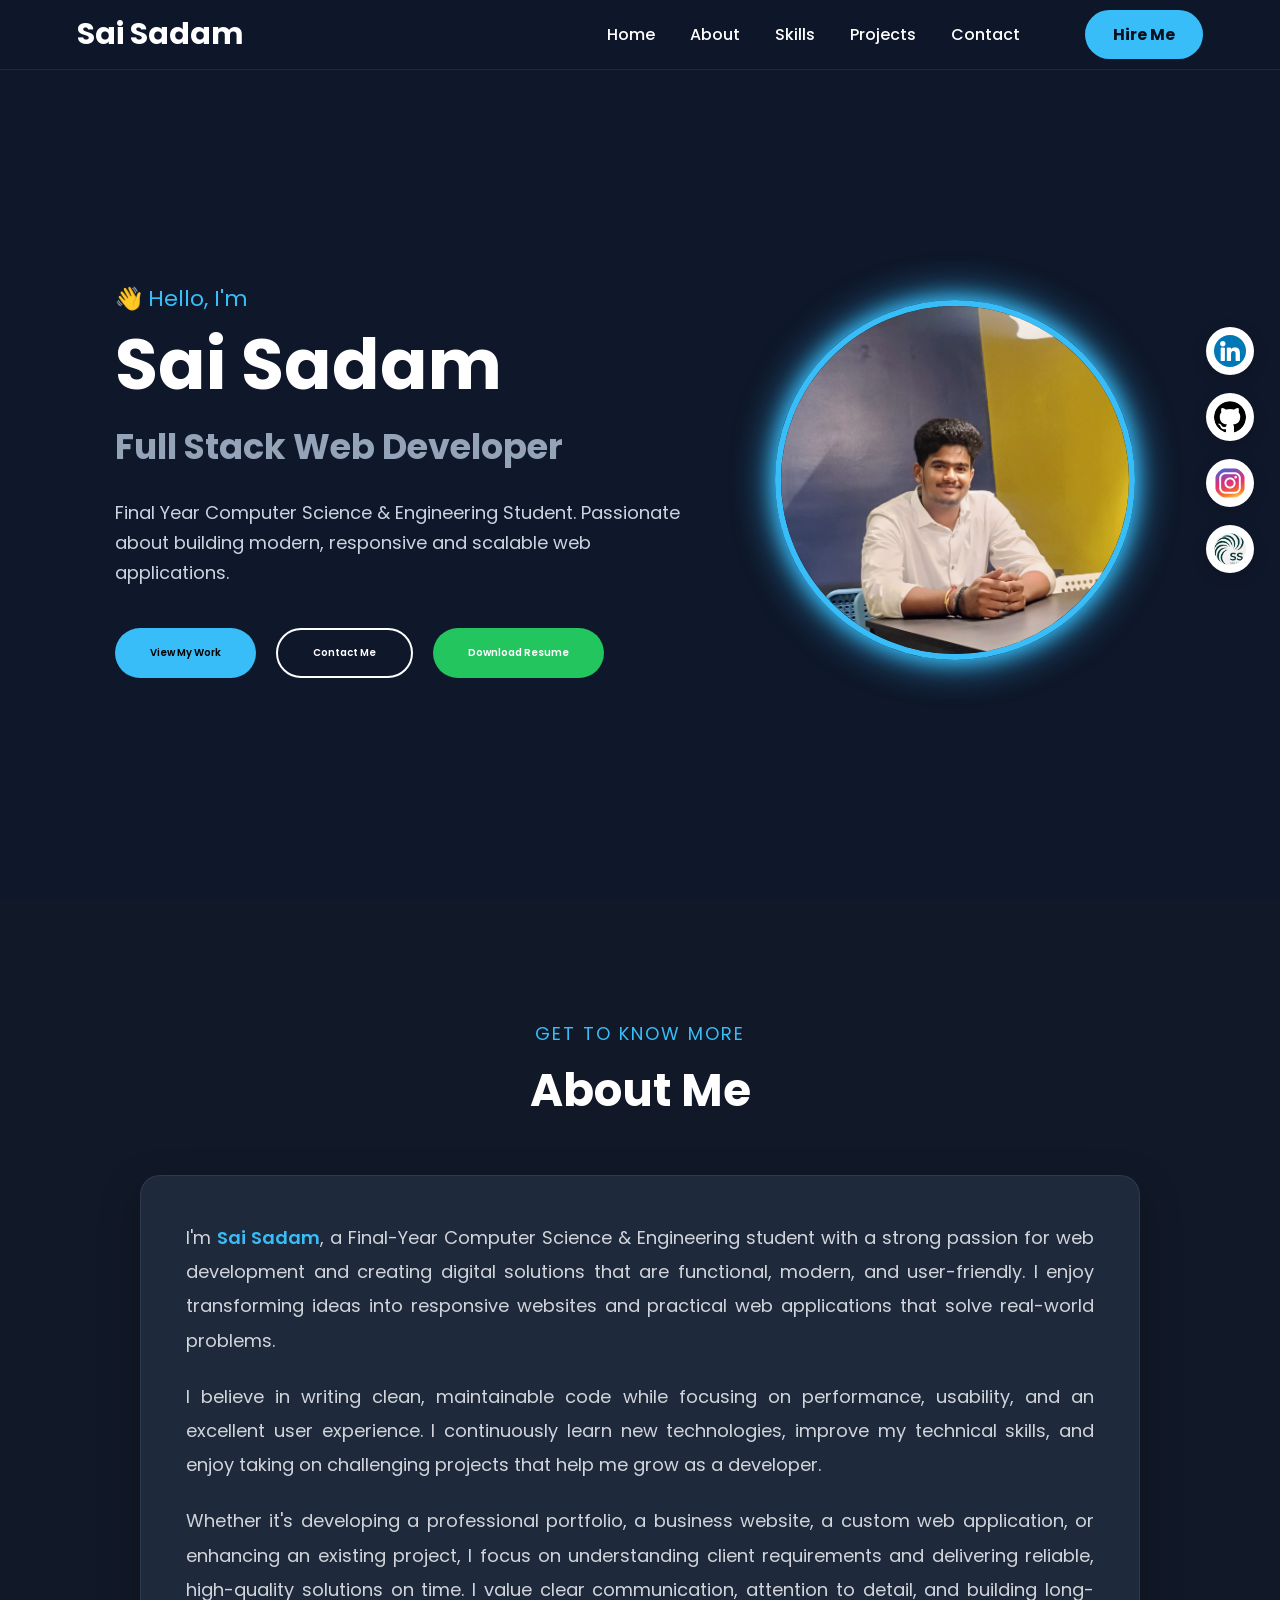
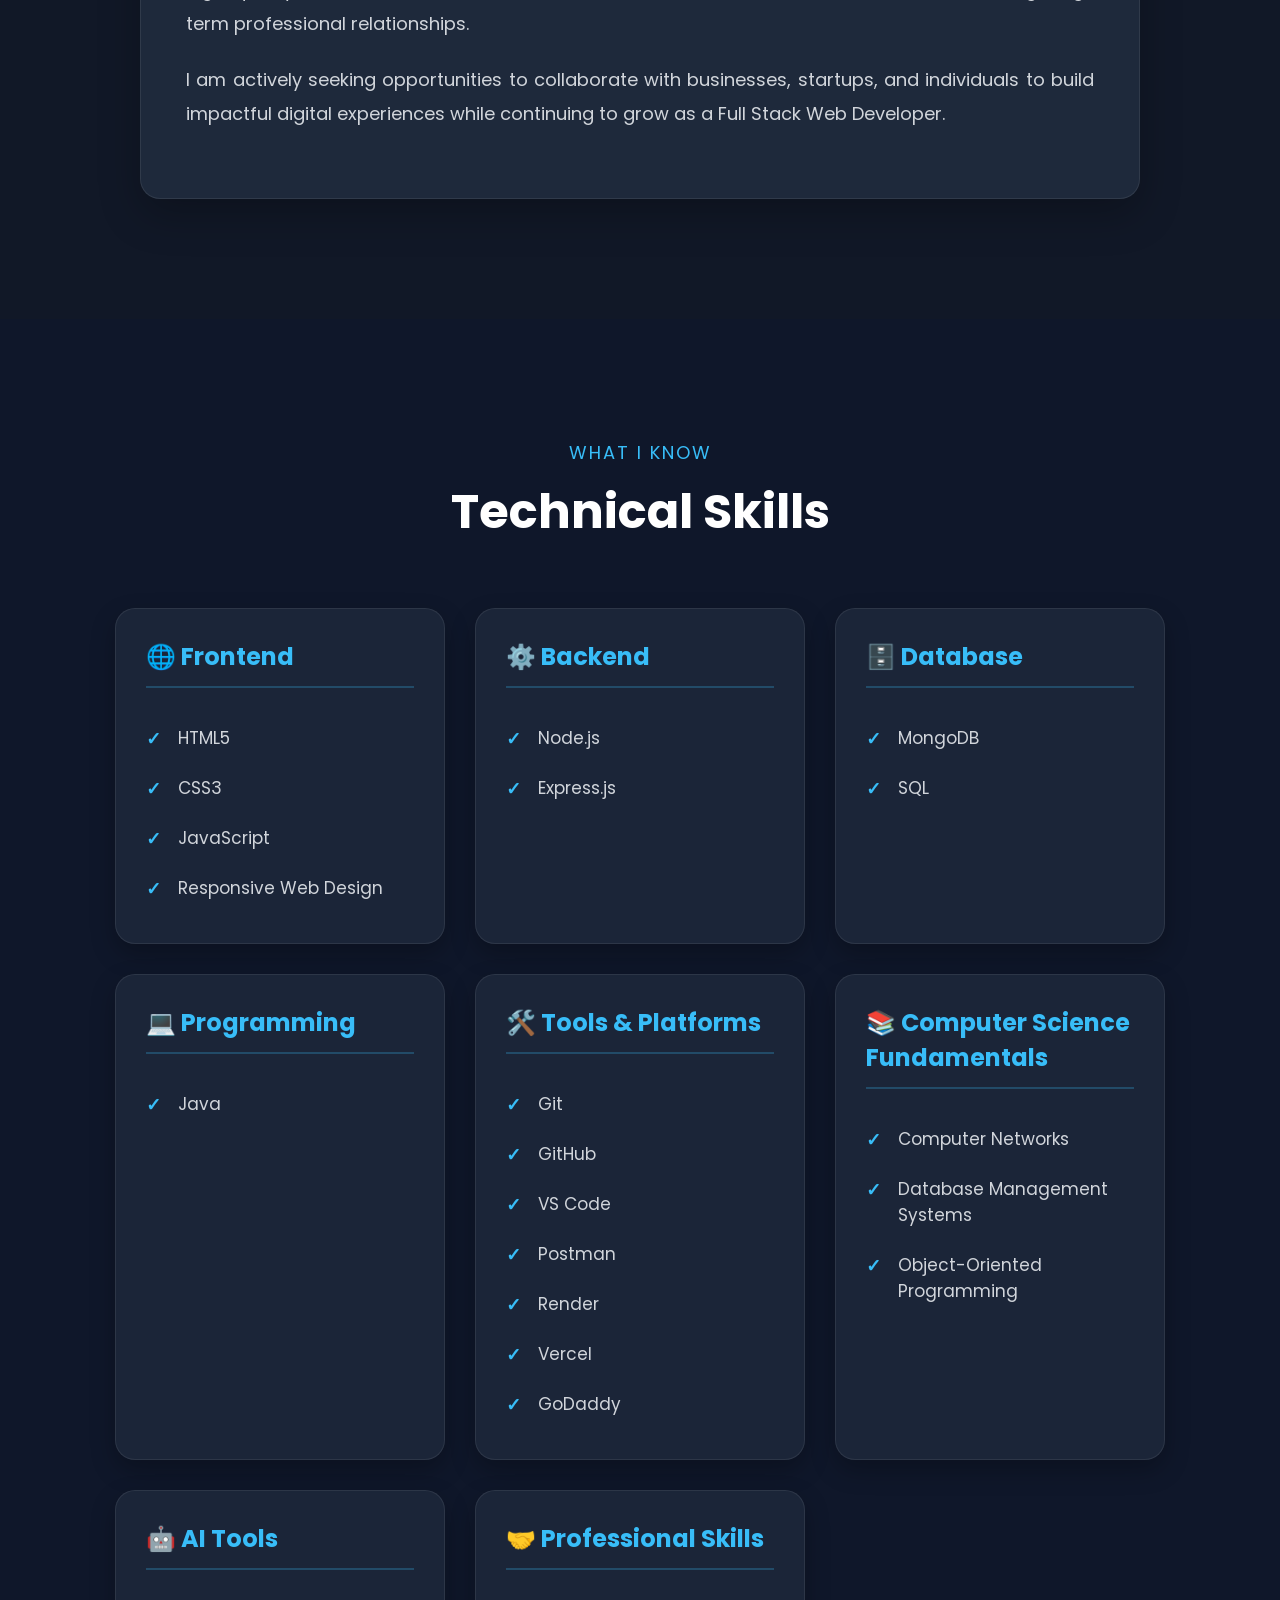
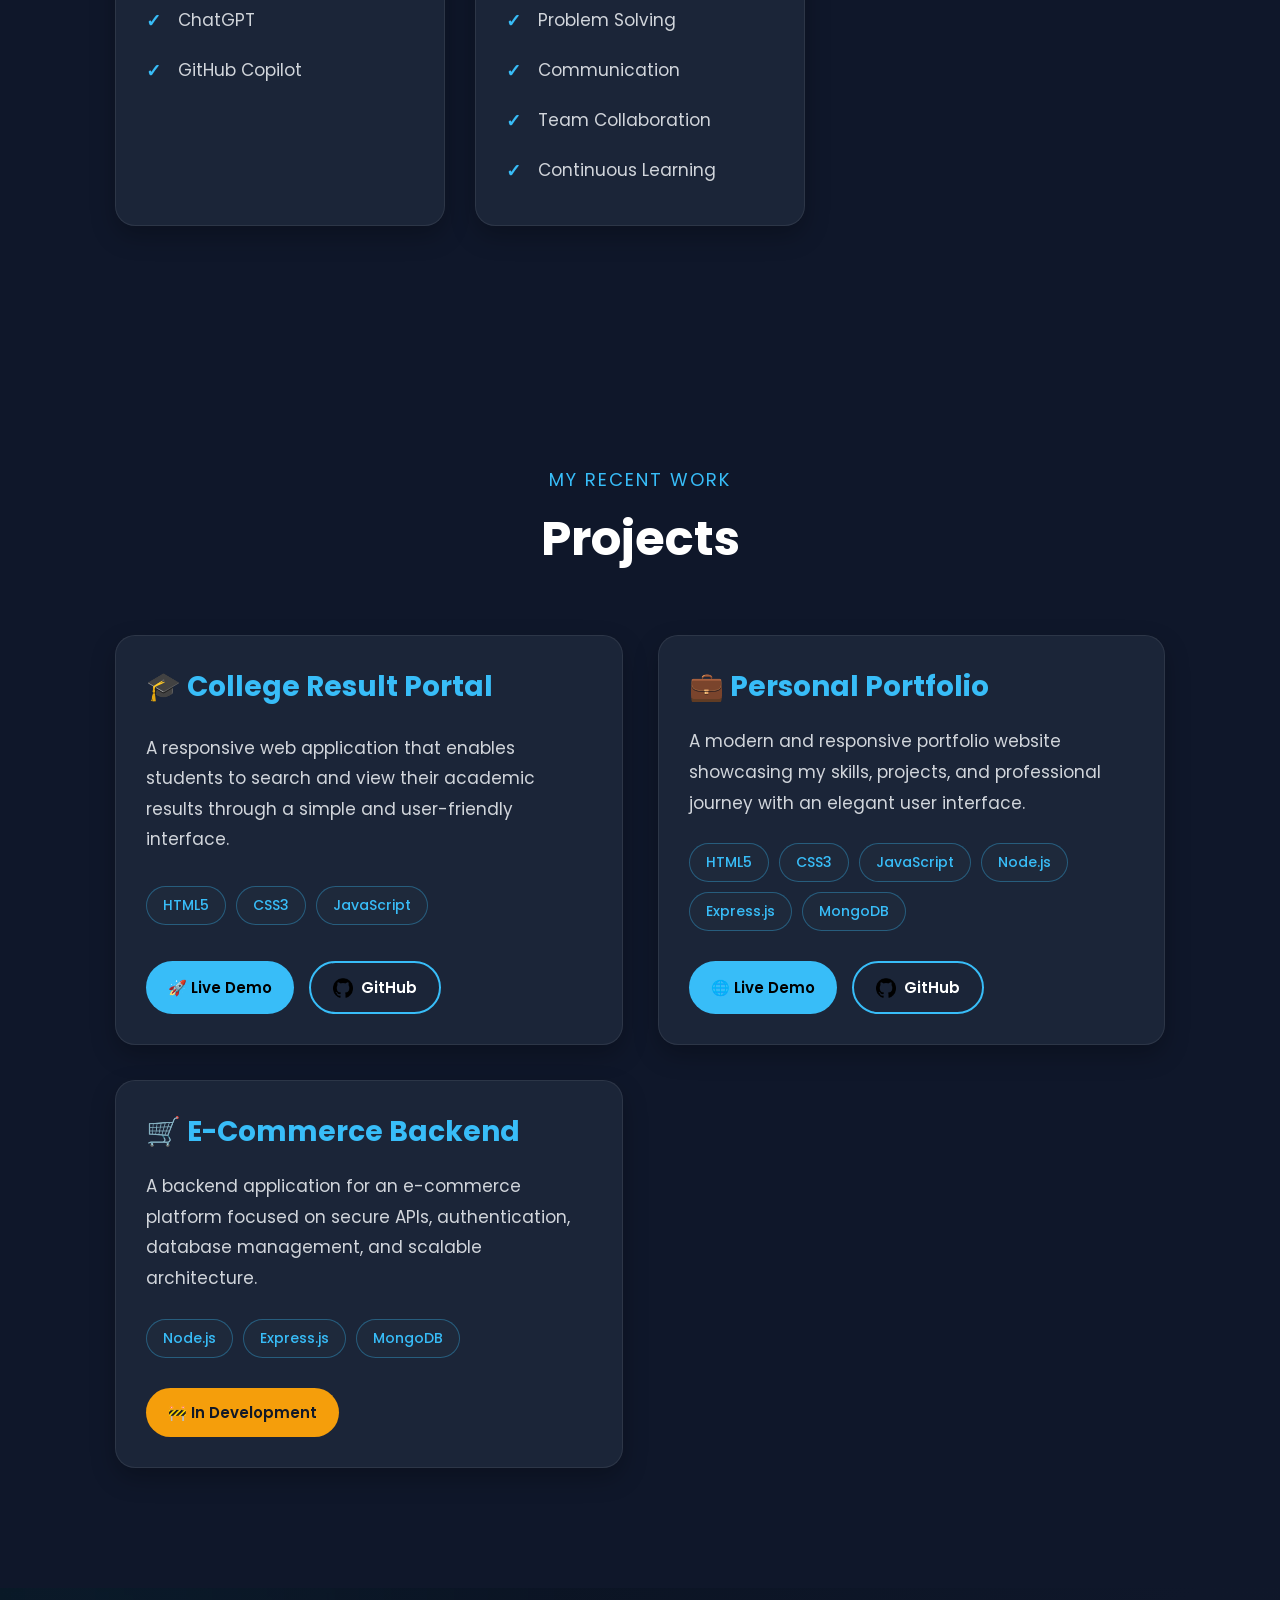
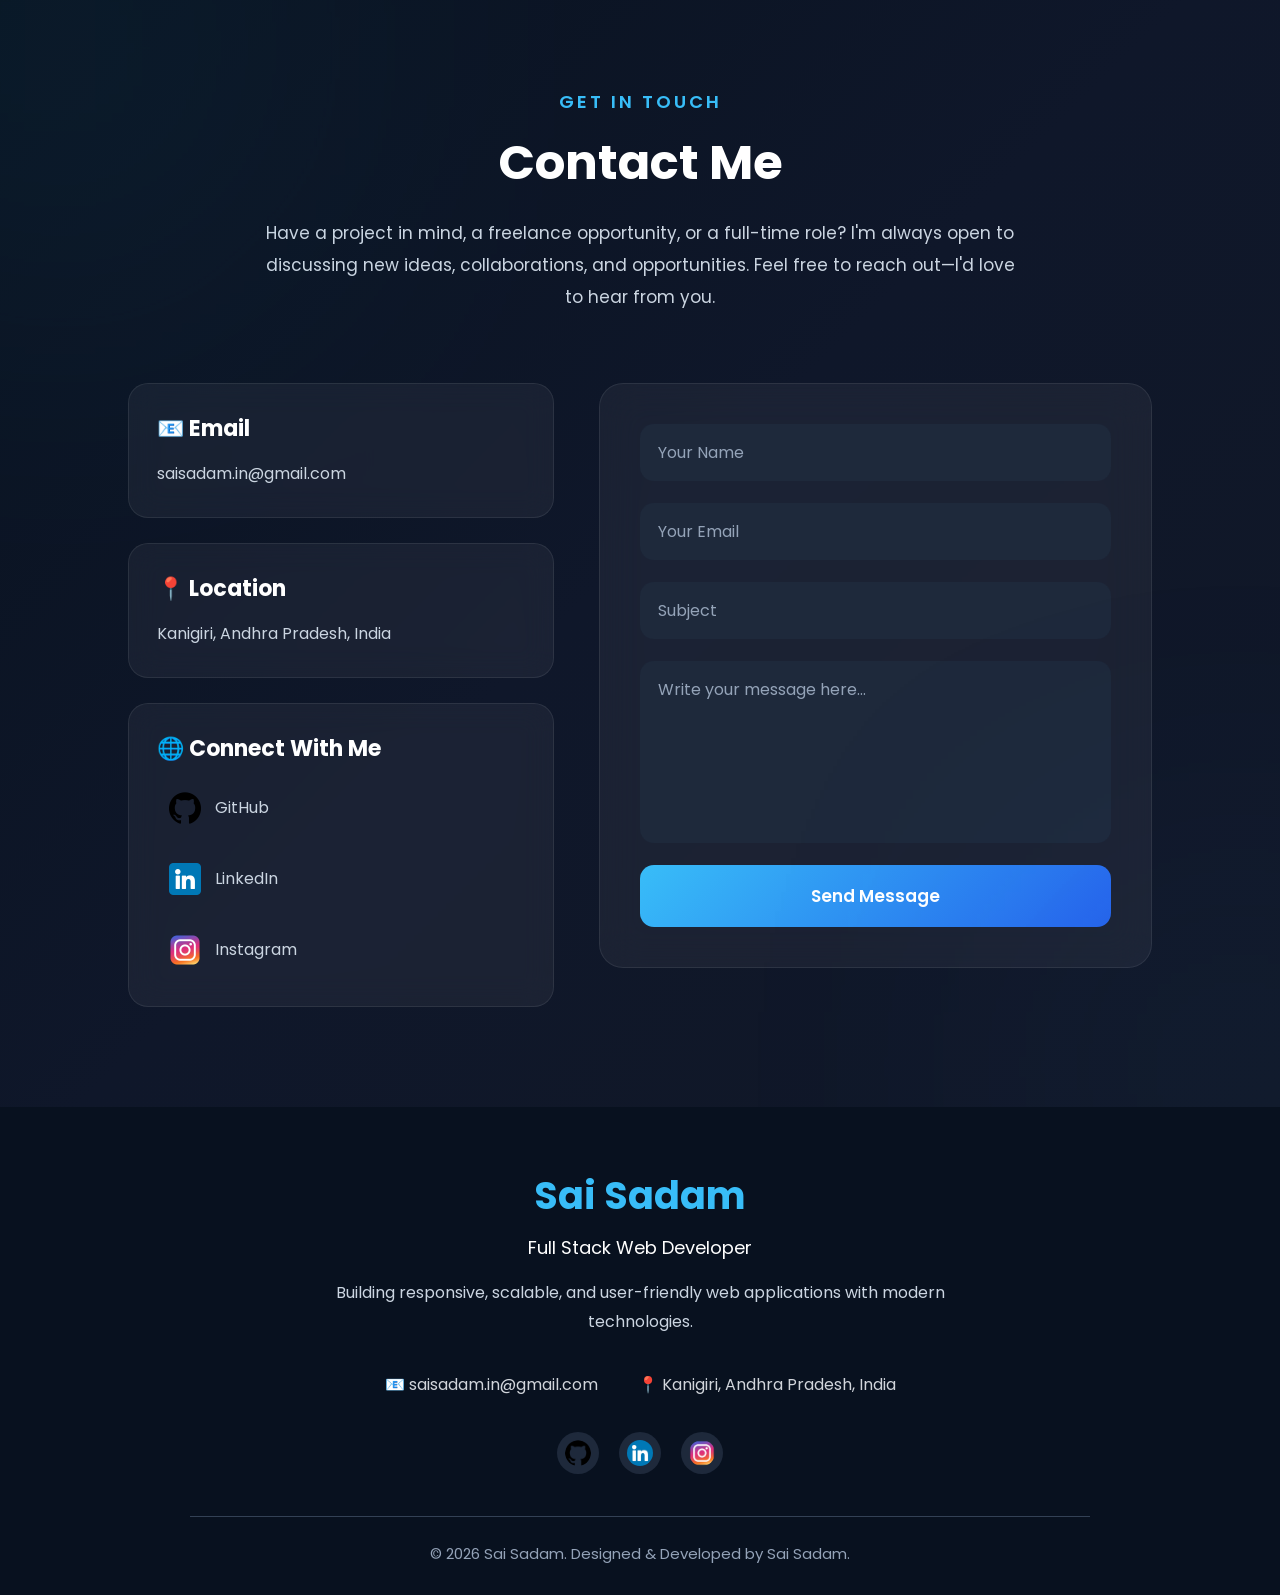
==== public/index.html @ e13bb519 "toggle bar" ====
<!DOCTYPE html>
<html lang="en">
<head>


<!-- Google tag (gtag.js) -->
<script async src="https://www.googletagmanager.com/gtag/js?id=G-HZMKSSLDEJ"></script>

<script>
  window.dataLayer = window.dataLayer || [];
  function gtag(){dataLayer.push(arguments);}

  gtag('js', new Date());

  gtag('config', 'G-HZMKSSLDEJ');
</script>

<link rel="canonical" href="https://www.saisadam.in/">

  <link rel="stylesheet"
        href="https://cdnjs.cloudflare.com/ajax/libs/font-awesome/6.7.2/css/all.min.css">

    <!-- Primary Meta Tags -->
<title>Sai Sadam </title>
<meta name="title" content="Sai Sadam | Full Stack Developer">
<meta name="description" content="Portfolio of Sai Sadam, a Full Stack Developer specializing in HTML, CSS, JavaScript, Node.js, Express.js, and MongoDB. Explore my projects, skills, and contact details.">

<!-- Open Graph / Facebook / LinkedIn / WhatsApp --> 
<meta property="og:type" content="website">
<meta property="og:url" content="https://www.saisadam.in/">
<meta property="og:title" content="Sai Sadam | Full Stack Developer">
<meta property="og:description" content="Explore my portfolio, projects, technical skills, and contact information. ">
<meta property="og:image" content="https://www.saisadam.in/images/portfolio%20logo.webp">
<meta property="og:description" content="Explore my portfolio, projects, technical skills, and contact information.">
<meta property="og:image" content="https://www.saisadam.in/images/portfolio%20logo.webp">

<!-- Twitter / X -->
<meta name="twitter:card" content="summary_large_image">
<meta name="twitter:url" content="https://www.saisadam.in/">
<meta name="twitter:title" content="Sai Sadam | Full Stack Developer">
<meta name="twitter:description" content="Explore my portfolio, projects, technical skills, and contact information.">

<meta name="twitter:image" content="https://www.saisadam.in/images/portfolio%20logo.webp">
<meta name="twitter:image" content="https://www.saisadam.in/images/portfolio%20logo.webp">


<!-- Theme Color -->
<meta name="theme-color" content="#0f172a">

<!-- Canonical URL -->
<link rel="canonical" href="https://saisadam.in/">


<link rel="canonical" href="https://saisadam.in#about">
<link rel="canonical" href="https://saisadam.in#projects">
<link rel="canonical" href="https://saisadam.in#skills">
<link rel="canonical" href="https://saisadam.in#contact">
<link rel="canonical" href="https://saisadam.in#home">

    <meta charset="UTF-8">
    <meta name="viewport" content="width=device-width, initial-scale=1.0">
    <title>Sai Sadam</title>
    <link rel="stylesheet" href="styles.css">
    <link rel="shortcut icon" href="images/portfolio logo.webp" type="webp">
    <link rel="preconnect" href="https://fonts.googleapis.com">
    <link rel="preconnect" href="https://fonts.gstatic.com" crossorigin>
    <link href="https://fonts.googleapis.com/css2?family=Poppins:wght@300;400;500;600;700;800&display=swap" rel="stylesheet">
</head>
<body class="hi">
    <div id="preloader">

    <h1 class="loader-name">Sai Sadam</h1>

</div>
<header>

    <nav>

        <h1 class="logo">Sai Sadam</h1>

        <div class="nav-links">

            <a href="#home">Home</a>
            <a href="#about">About</a>
            <a href="#skills">Skills</a>
            <a href="#projects">Projects</a>
            <a href="#contact">Contact</a>

        
<a class="hiree"
   href="mailto:saisadam.in@gmail.com?subject=Hiring%20Inquiry%20-%20Sai%20Sadam&body=Hello%20Sai%2C%0A%0AI%20am%20interested%20in%20discussing%20a%20job%20opportunity%20with%20you.%0A%0APosition%3A%20%0ACompany%3A%20%0AMessage%3A%20%0A%0ARegards%2C"
   onclick="gtag('event','hire_me_click');">
    Hire Me
</a>
        </div>
        <div class="menu-toggle" id="menu-toggle">
            <i class="fa-solid fa-bars"></i>
        </div>

    </nav>

</header>
<div class="social-links">
    <a href="https://www.linkedin.com/in/saisadam/" onclick="gtag('event','linkedin_click');">
        <img src="images/linkedin.webp" class="social-icon">
    </a>

    <a href="https://github.com/saisadam" onclick="gtag('event','github_click');">
        <img src="images/github.webp" class="social-icon">
    </a>

    <a href="https://ig.me/m/sai_sadam_" onclick="gtag('event','instagram_click');">
        <img src="images/instagram.webp" class="social-icon">
    </a>
    <a href="https://www.saisadam.in/#contact">
        <img src="images/portfolio logo.webp" class="social-icon">
    </a>
</div>




<section id="home" class="hero">

    <div class="hero-content">

        <p class="intro">👋 Hello, I'm</p>

        <h1>Sai Sadam</h1>

        <h2>Full Stack Web Developer</h2>

        <p class="description">
            Final Year Computer Science & Engineering Student.
            Passionate about building modern, responsive and scalable web applications.
        </p>

        <div class="buttons">

            <button class="primary-btn"
                onclick="window.location.href='#projects'" onmouseover="gtag('event','view_work_hover');" onclick="gtag('event','view_work_click');">
                View My Work
            </button>

            <button class="secondary-btn"
                onclick="window.location.href='#contact'" onmouseover="gtag('event','contact_hover');" onclick="gtag('event','contact_click');">
                Contact Me
            </button>

            <button class="resume-btn"
                onclick="window.open('RESUME.pdf')" onmouseover="gtag('event','download_resume_hover');" onclick="gtag('event','download_resume_click');">
                Download Resume
            </button>

        </div>

    </div>

    <div class="hero-image">

        <img src="images/sai portfolio.webp" onmouseover="gtag('event','profile_hover');"
            alt="Sai Sadam">

    </div>
</section>

    <section id="about">

    <p class="section-title">Get To Know More</p>

    <h2>About Me</h2>

    <div class="about-container">

        <div class="about-content">

            <p>
                I'm <strong>Sai Sadam</strong>, a Final-Year Computer Science & Engineering student with a strong passion for web development and creating digital solutions that are functional, modern, and user-friendly. I enjoy transforming ideas into responsive websites and practical web applications that solve real-world problems.
            </p>

            <p>
                I believe in writing clean, maintainable code while focusing on performance, usability, and an excellent user experience. I continuously learn new technologies, improve my technical skills, and enjoy taking on challenging projects that help me grow as a developer.
            </p>

            <p>
                Whether it's developing a professional portfolio, a business website, a custom web application, or enhancing an existing project, I focus on understanding client requirements and delivering reliable, high-quality solutions on time. I value clear communication, attention to detail, and building long-term professional relationships.
            </p>

            <p>
                I am actively seeking opportunities to collaborate with businesses, startups, and individuals to build impactful digital experiences while continuing to grow as a Full Stack Web Developer.
            </p>

        </div>

    </div>

</section>


<section id="skills">

    <p class="section-title">What I Know</p>

    <h2>Technical Skills</h2>

    <div class="skills-container">

        <div class="skill-category">
            <h3>🌐 Frontend</h3>
            <ul>
                <li>HTML5</li>
                <li>CSS3</li>
                <li>JavaScript </li>
                <li>Responsive Web Design</li>
            </ul>
        </div>

        <div class="skill-category">
            <h3>⚙️ Backend</h3>
            <ul>
                <li>Node.js</li>
                <li>Express.js</li>
            </ul>
        </div>

        <div class="skill-category">
            <h3>🗄️ Database</h3>
            <ul>
                <li>MongoDB</li>
                <li>SQL</li>
            </ul>
        </div>

        <div class="skill-category">
            <h3>💻 Programming</h3>
            <ul>
                <li>Java</li>
            </ul>
        </div>

        <div class="skill-category">
            <h3>🛠️ Tools & Platforms</h3>
            <ul>
                <li>Git</li>
                <li>GitHub</li>
                <li>VS Code</li>
                <li>Postman</li>
                <li>Render</li>
                <li>Vercel</li>
                <li>GoDaddy</li>
            </ul>
        </div>

        <div class="skill-category">
            <h3>📚 Computer Science Fundamentals</h3>
            <ul>
                <li>Computer Networks</li>
                <li>Database Management Systems</li>
                <li>Object-Oriented Programming</li>
            </ul>
        </div>

        <div class="skill-category">
            <h3>🤖 AI Tools</h3>
            <ul>
                <li>ChatGPT</li>
                <li>GitHub Copilot</li>
            </ul>
        </div>
        <div class="skill-category">
            <h3>🤝 Professional Skills</h3>
            <ul>
                <li>Problem Solving</li>
                <li>Communication</li>
                <li>Team Collaboration</li>
                <li>Continuous Learning</li>
                
            </ul>
        </div>

    </div>

</section>


<section id="projects">

    <p class="section-title">My Recent Work</p>

    <h2>Projects</h2>

    <div class="projects-container">

        <!-- Project 1 -->

        <div class="project-card">

            <h3>🎓 College Result Portal</h3>

            <p>
                A responsive web application that enables students to search and view their academic results through a simple and user-friendly interface.
            </p>

            <div class="tech-stack">
                <span>HTML5</span>
                <span>CSS3</span>
                <span>JavaScript</span>
            </div>

            <div class="project-buttons">

                <a href="https://saisadam.github.io/result/" target="_blank" class="live-btn">
                    🚀 Live Demo
                </a>

                <a href="https://github.com/saisadam/result" target="_blank" class="github-btn">
                    <img src="images/github.webp" alt="GitHub">
                    GitHub
                </a>

            </div>

        </div>

        <!-- Project 2 -->

        <div class="project-card">

            <h3>💼 Personal Portfolio</h3>

            <p>
                A modern and responsive portfolio website showcasing my skills, projects, and professional journey with an elegant user interface.
            </p>

            <div class="tech-stack">
                <span>HTML5</span>
                <span>CSS3</span>
                <span>JavaScript</span>
                <span>Node.js</span>
                <span>Express.js</span>
                <span>MongoDB</span>
                
            </div>

            <div class="project-buttons">

                <a href="https://www.saisadam.in" target="_blank" class="live-btn">
                    🌐 Live Demo
                </a>

                <a href="https://github.com/saisadam/portfolio-F" target="_blank" class="github-btn">
                    <img src="images/github.webp" alt="">
                    GitHub
                </a>

            </div>

        </div>

        <!-- Project 3 -->

        <div class="project-card">

            <h3>🛒 E-Commerce Backend</h3>

            <p>
                A backend application for an e-commerce platform focused on secure APIs, authentication, database management, and scalable architecture.
            </p>

            <div class="tech-stack">
                <span>Node.js</span>
                <span>Express.js</span>
                <span>MongoDB</span>

            </div>

            <div class="project-buttons">

             

                <button class="development-btn">
                    🚧 In Development
                </button>

            </div>

        </div>

    </div>

</section>

<!-- ===========================
        CONTACT SECTION
=========================== -->

<section id="contact">

    <p class="section-title">Get In Touch</p>

    <h2>Contact Me</h2>

    <p class="section-description">
        Have a project in mind, a freelance opportunity, or a full-time role?
        I'm always open to discussing new ideas, collaborations, and opportunities.
        Feel free to reach out—I'd love to hear from you.
    </p>

    <div class="contact-container">

        <!-- Contact Information -->

        <div class="contact-info">

            <div class="contact-card">

                <h3>📧 Email</h3>

                <a href="mailto:saisadam.in@gmail.com">
                    saisadam.in@gmail.com
                </a>

            </div>

            <div class="contact-card">

                <h3>📍 Location</h3>

                <p>
                    Kanigiri, Andhra Pradesh, India
                </p>

            </div>

            <div class="contact-card">

                <h3>🌐 Connect With Me</h3>

                <div class="social-links-contact">

                    <a href="https://github.com/saisadam" target="_blank">
                        <img src="images/github.webp" alt="GitHub">
                        GitHub
                    </a>

                    <a href="https://www.linkedin.com/in/saisadam" target="_blank">
                        <img src="images/linkedin.webp" alt="LinkedIn">
                        LinkedIn
                    </a>

                    <a href="https://ig.me/m/sai_sadam_" target="_blank">
                        <img src="images/instagram.webp" alt="Instagram">
                        Instagram
                    </a>

                </div>

            </div>

        </div>

        <!-- Contact Form -->

        <div class="contact-form">

            <form id="contactForm">

                <input
                    type="text"
                    name="name"
                    placeholder="Your Name"
                    required
                >

                <input
                    type="email"
                    name="email"
                    placeholder="Your Email"
                    required
                >

                <input
                    type="text"
                    name="subject"
                    placeholder="Subject"
                    required
                >

                <textarea
                    name="message"
                    rows="6"
                    placeholder="Write your message here..."
                    required
                ></textarea>

                <button type="submit" id="sendButton">
    Send Message
</button>

            </form>

            <div id="success-message" style="display:none;">

                <h3>✅ Thank You!</h3>

                <p>
                    Your message has been sent successfully.
                    I'll get back to you as soon as possible.
                </p>

            </div>

        </div>

    </div>

</section>

<footer>

    <div class="footer-container">

        <h2>Sai Sadam</h2>

        <p class="footer-role">
            Full Stack Web Developer
        </p>

        <p class="footer-text">
            Building responsive, scalable, and user-friendly web applications with modern technologies.
        </p>

        <div class="footer-contact">

            <a href="mailto:saisadam.in@gmail.com">
                📧 saisadam.in@gmail.com
            </a>

            <span>📍 Kanigiri, Andhra Pradesh, India</span>

        </div>

        <div class="footer-social">

            <a href="https://github.com/saisadam" target="_blank">
                <img src="images/github.webp" alt="GitHub">
            </a>

            <a href="https://www.linkedin.com/in/saisadam" target="_blank">
                <img src="images/linkedin.webp" alt="LinkedIn">
            </a>

            <a href="https://ig.me/m/sai_sadam_" target="_blank">
                <img src="images/instagram.webp" alt="Instagram">
            </a>

        </div>

        <hr>

        <p class="copyright">
            © 2026 Sai Sadam. Designed & Developed by Sai Sadam.
        </p>

    </div>

</footer>

<script>

window.addEventListener("load",function(){

    const loader=document.getElementById("preloader");

    setTimeout(()=>{

        loader.style.display="none";

    },4300);

});

</script>
<script src="script.js"></script>
    
</body>
</html>
---- public/styles.css ----
/* ===========================
        PRELOADER
=========================== */

#preloader{

    position:fixed;

    top:0;
    left:0;

    width:100%;
    height:100vh;

    background:#0f172a;

    display:flex;

    justify-content:center;

    align-items:center;

    z-index:99999;

    animation:fadeOut .8s ease forwards;

    animation-delay:3.5s;

}

.loader-name{

    font-size:70px;

    font-weight:700;

    color:#38bdf8;

    letter-spacing:4px;

    opacity:0;

    animation:nameAnimation 3s ease forwards;

}

@keyframes nameAnimation{

    0%{

        opacity:0;

        transform:scale(.8);

        letter-spacing:20px;

    }

    50%{

        opacity:1;

        transform:scale(1.08);

    }

    100%{

        opacity:1;

        transform:scale(1);

        letter-spacing:4px;

    }

}

@keyframes fadeOut{

    to{

        opacity:0;

        visibility:hidden;

    }

}

@media(max-width:768px){

.loader-name{

font-size:45px;

letter-spacing:2px;

}

}

*{
    margin:0;
    padding:0;
    box-sizing:border-box;
    scroll-behavior:smooth;
    font-family:'Poppins',sans-serif;
}

body{

    background:#0f172a;
    color:white;

}
/* ==========================================
   PREMIUM NAVIGATION
========================================== */

header {
    position: fixed;
    top: 0;
    left: 0;
    width: 100%;
    z-index: 1000;
}


/* ==========================================
   NAVBAR
========================================== */

nav {
    width: 100%;
    height: 70px;

    display: flex;
    align-items: center;
    justify-content: space-between;

    padding: 0 6%;

    background: rgba(15, 23, 42, 0.95);
    backdrop-filter: blur(15px);

    border-bottom: 1px solid rgba(255, 255, 255, 0.08);

    box-sizing: border-box;
}


/* ==========================================
   LOGO
========================================== */

.logo,
nav h1 {
    margin: 0;

    color: #fff;

    font-size: 30px;

    font-weight: 700;

    cursor: pointer;

    text-decoration: none;
}


/* ==========================================
   DESKTOP NAVIGATION
========================================== */

.nav-links {

    display: flex;

    align-items: center;

    gap: 35px;

    margin-left: auto;

}


/* Navigation Links */

.nav-links a {

    color: #fff;

    text-decoration: none;

    font-size: 16px;

    font-weight: 500;

    position: relative;

    transition: 0.3s;

}


/* Hover */

.nav-links a:hover {

    color: #38bdf8;

}


/* Underline Animation */

.nav-links a::after {

    content: "";

    position: absolute;

    left: 0;

    bottom: -6px;

    width: 0;

    height: 2px;

    background: #38bdf8;

    transition: 0.3s;

}


.nav-links a:hover::after {

    width: 100%;

}


/* ==========================================
   HIRE ME BUTTON
========================================== */

.hiree {

    margin-left: 30px;

    padding: 12px 28px;

    border-radius: 50px;

    background: #38bdf8;

    color: #08111f !important;

    text-decoration: none;

    font-weight: 700 !important;

    transition: 0.3s;

    white-space: nowrap;

}


/* Remove underline from Hire Me */

.hiree::after {

    display: none !important;

}


/* Hire Me Hover */

.hiree:hover {

    transform: translateY(-3px);

    box-shadow: 0 0 20px #38bdf8;

    color: #08111f !important;

}


/* ==========================================
   MOBILE TOGGLE BUTTON
========================================== */

.menu-toggle {

    display: none;

    color: #fff;

    font-size: 30px;

    cursor: pointer;

    margin-left: 20px;

    user-select: none;

}


/* ==========================================
   TABLET
========================================== */

@media (max-width: 992px) {

    .nav-links {

        gap: 20px;

    }

    .nav-links a {

        font-size: 15px;

    }

    .hiree {

        margin-left: 15px;

        padding: 10px 20px;

    }

}


/* ==========================================
   MOBILE
========================================== */

@media (max-width: 768px) {

    /* Navbar */

    nav {

        height: 70px;

        padding: 0 20px;

    }


    /* Logo */

    .logo,
    nav h1 {

        font-size: 25px;

    }


    /* Toggle Button */

    .menu-toggle {

        display: block;

        margin-left: auto;

        font-size: 30px;

        color: #fff;

        cursor: pointer;

        z-index: 1100;

    }


    /* Mobile Navigation */

    .nav-links {

        position: fixed;

        top: 70px;

        left: -100%;

        width: 100%;

        height: calc(100vh - 70px);

        background: #0f172a;

        display: flex;

        flex-direction: column;

        justify-content: flex-start;

        align-items: center;

        padding-top: 45px;

        gap: 28px;

        margin: 0;

        transition: left 0.35s ease;

        overflow-y: auto;

        box-sizing: border-box;

    }


    /* Open Menu */

    .nav-links.active {

        left: 0;

    }


    /* Mobile Links */

    .nav-links a {

        font-size: 22px;

        font-weight: 500;

    }


    /* Remove desktop underline animation on mobile */

    .nav-links a::after {

        display: none;

    }


    /* ==========================================
       MOBILE HIRE ME
    ========================================== */

    .nav-links .hiree {

        display: block;

        margin-left: 0;

        margin-top: 8px;

        padding: 13px 35px;

        border-radius: 50px;

        background: #38bdf8;

        color: #08111f !important;

        font-size: 18px;

        font-weight: 700;

        box-shadow: none;

    }


    /* Mobile Hire Me Hover */

    .nav-links .hiree:hover {

        transform: translateY(-2px);

        box-shadow: 0 0 20px #38bdf8;

    }

}


/* ==========================================
   SMALL MOBILE
========================================== */

@media (max-width: 480px) {

    nav {

        height: 65px;

        padding: 0 16px;

    }


    .logo,
    nav h1 {

        font-size: 22px;

    }


    .menu-toggle {

        font-size: 28px;

    }


    .nav-links {

        top: 65px;

        height: calc(100vh - 65px);

        padding-top: 35px;

        gap: 24px;

    }


    .nav-links a {

        font-size: 20px;

    }


    .nav-links .hiree {

        font-size: 17px;

        padding: 12px 30px;

        margin-top: 5px;

    }

}

/* HERO */

.hero{

    min-height:100vh;

    display:flex;

    justify-content:space-between;

    align-items:center;

    padding:120px 9% 60px;

}

.hero-content{

    width:55%;

}

.intro{

    font-size:22px;
    color:#38bdf8;
    margin-bottom:10px;

}

.hero-content h1{

    font-size:70px;

    line-height:80px;

    margin-bottom:15px;

}

.hero-content h2{

    font-size:35px;

    color:#94a3b8;

    margin-bottom:25px;

}

.description{

    font-size:18px;

    color:#cbd5e1;

    line-height:30px;

    margin-bottom:40px;

}

/* BUTTONS */

.buttons{

    display:flex;

    gap:20px;

    flex-wrap:wrap;

}

.buttons button{

    padding:15px 35px;

    border:none;

    border-radius:50px;

    cursor:pointer;

    font-size:10px;

    font-weight:600;

    transition:.3s;

}

.primary-btn{

    background:#38bdf8;

}

.secondary-btn{

    background:transparent;

    border:2px solid white !important;

    color:white;

}

.resume-btn{

    background:#22c55e;

    color:white;

}

.buttons button:hover{

    transform:translateY(-6px);

    box-shadow:0 12px 25px rgba(0,0,0,.4);

}

/* IMAGE */

.hero-image{

    width:40%;

    display:flex;

    justify-content:center;

}

.hero-image img{

    width:360px;

    height:360px;

    border-radius:50%;

    object-fit:cover;

    border:6px solid #38bdf8;

    box-shadow:

    0 0 20px #38bdf8,

    0 0 40px #38bdf8;

    transition:.5s;

}

.hero-image img:hover{

    transform:scale(1.05);

}
/* =========================
   SOCIAL SIDEBAR
========================= */

.social-links{
    position: fixed;
    top: 50%;
    right: clamp(10px, 2vw, 30px);
    transform: translateY(-50%);
    display: flex;
    flex-direction: column;
    gap: clamp(10px, 1.5vw, 18px);
    z-index: 9999;
}

.social-icon{
    width: clamp(38px, 4vw, 48px);
    height: clamp(38px, 4vw, 48px);

    display: flex;
    align-items: center;
    justify-content: center;

    background: #fff;
    border-radius: 50%;
    padding: 8px;

    box-shadow: 0 4px 15px rgba(0,0,0,.15);

    transition: .3s ease;
}

.social-icon img{
    width: 100%;
    height: 100%;
    object-fit: contain;
}

.social-icon:hover{
    transform: translateY(-5px) scale(1.1);
    box-shadow: 0 0 20px #38bdf8;
}

/* =========================
   Tablet
========================= */

@media (max-width:992px){

    .social-links{
        right:15px;
        gap:14px;
    }

}

/* =========================
   Mobile
========================= */

@media (max-width:768px){

    .social-links{
        right:10px;
        gap:12px;
    }

    .social-icon{
        width:40px;
        height:40px;
    }

}

/* =========================
   Small Mobile
========================= */

@media (max-width:480px){

    .social-links{
        right:8px;
        gap:10px;
    }

    .social-icon{
        width:36px;
        height:36px;
        padding:7px;
    }

}

/* MOBILE */

@media(max-width:900px){

.hero{

flex-direction:column-reverse;

text-align:center;

gap:50px;

}

.hero-content{

width:100%;

}

.hero-image{

width:100%;

}

.hero-image img{

width:270px;

height:270px;

}

.hero-content h1{

font-size:50px;

line-height:60px;

}

.hero-content h2{

font-size:25px;

}

.buttons{

justify-content:center;

}



}

/* ===========================
        ABOUT SECTION
=========================== */

#about{
    min-height:100vh;
    padding:120px 10%;
    background:#111827;
    color:#fff;
}

.section-title{
    text-align:center;
    font-size:18px;
    color:#38bdf8;
    letter-spacing:2px;
    text-transform:uppercase;
    margin-bottom:10px;
}

#about h2{
    text-align:center;
    font-size:45px;
    font-weight:700;
    margin-bottom:50px;
}

.about-container{
    max-width:1000px;
    margin:0 auto;
}

.about-content{
    background:#1e293b;
    padding:45px;
    border-radius:20px;
    border:1px solid rgba(255,255,255,0.08);
    box-shadow:0 15px 40px rgba(0,0,0,.25);
    transition:0.4s ease;
}

.about-content:hover{
    transform:translateY(-8px);
    border-color:#38bdf8;
    box-shadow:0 20px 50px rgba(56,189,248,.2);
}

.about-content p{
    font-size:18px;
    line-height:1.9;
    color:#d1d5db;
    margin-bottom:22px;
    text-align:justify;
}

.about-content strong{
    color:#38bdf8;
    font-weight:600;
}

/* ===========================
        RESPONSIVE
=========================== */

@media(max-width:768px){

    #about{
        padding:90px 7%;
    }

    #about h2{
        font-size:34px;
    }

    .about-content{
        padding:30px;
    }

    .about-content p{
        font-size:16px;
        line-height:1.8;
        text-align:left;
    }

}
/* ===========================
        SKILLS SECTION
=========================== */

#skills{
    min-height:100vh;
    padding:120px 9%;
    background:#0f172a;
    color:#fff;
}

#skills .section-title{
    text-align:center;
    font-size:18px;
    color:#38bdf8;
    letter-spacing:2px;
    text-transform:uppercase;
    margin-bottom:10px;
}

#skills h2{
    text-align:center;
    font-size:48px;
    margin-bottom:60px;
    font-weight:700;
}

.skills-container{

    display:grid;
    grid-template-columns:repeat(auto-fit,minmax(320px,1fr));
    gap:30px;

}

.skill-category{

    background:rgba(30,41,59,.85);
    backdrop-filter:blur(18px);

    border:1px solid rgba(255,255,255,.08);

    border-radius:20px;

    padding:30px;

    transition:.35s ease;

    box-shadow:0 10px 25px rgba(0,0,0,.25);

}

.skill-category:hover{

    transform:translateY(-10px);

    border-color:#38bdf8;

    box-shadow:
    0 15px 35px rgba(0,0,0,.35),
    0 0 20px rgba(56,189,248,.25);

}

.skill-category h3{

    color:#38bdf8;

    font-size:24px;

    margin-bottom:25px;

    padding-bottom:12px;

    border-bottom:2px solid rgba(56,189,248,.25);

}

.skill-category ul{

    list-style:none;

}

.skill-category ul li{

    position:relative;

    padding:12px 0 12px 32px;

    color:#d1d5db;

    font-size:17px;

    transition:.3s;

}

.skill-category ul li::before{

    content:"✓";

    position:absolute;

    left:0;

    color:#38bdf8;

    font-weight:bold;

    font-size:18px;

}

.skill-category ul li:hover{

    color:#ffffff;

    transform:translateX(8px);

}

/* Responsive */

@media(max-width:768px){

    #skills{

        padding:90px 6%;

    }

    #skills h2{

        font-size:36px;

    }

    .skills-container{

        grid-template-columns:1fr;

    }

    .skill-category{

        padding:25px;

    }

}

/* ===========================
        PROJECTS SECTION
=========================== */

#projects{
    min-height:100vh;
    padding:120px 9%;
    background:#0f172a;
    color:#fff;
}

#projects .section-title{
    text-align:center;
    font-size:18px;
    color:#38bdf8;
    letter-spacing:2px;
    text-transform:uppercase;
    margin-bottom:10px;
}

#projects h2{
    text-align:center;
    font-size:48px;
    font-weight:700;
    margin-bottom:60px;
}

.projects-container{

    display:grid;
    grid-template-columns:repeat(auto-fit,minmax(340px,1fr));
    gap:35px;

}

.project-card{

    background:rgba(30,41,59,.85);

    backdrop-filter:blur(15px);

    border:1px solid rgba(255,255,255,.08);

    border-radius:20px;

    padding:30px;

    transition:.4s ease;

    box-shadow:0 10px 25px rgba(0,0,0,.25);

    display:flex;

    flex-direction:column;

    justify-content:space-between;

}

.project-card:hover{

    transform:translateY(-10px);

    border-color:#38bdf8;

    box-shadow:
    0 15px 35px rgba(0,0,0,.35),
    0 0 20px rgba(56,189,248,.25);

}

.project-card h3{

    font-size:28px;

    color:#38bdf8;

    margin-bottom:18px;

}

.project-card p{

    color:#d1d5db;

    line-height:1.8;

    font-size:17px;

    margin-bottom:25px;

}

/* TECH STACK */

.tech-stack{

    display:flex;

    flex-wrap:wrap;

    gap:10px;

    margin-bottom:30px;

}

.tech-stack span{

    padding:8px 16px;

    background:#1e293b;

    border:1px solid rgba(56,189,248,.35);

    border-radius:50px;

    color:#38bdf8;

    font-size:14px;

    font-weight:500;

}

/* BUTTONS */

.project-buttons{

    display:flex;

    gap:15px;

    flex-wrap:wrap;

}

.project-buttons a,
.project-buttons button{

    display:flex;

    align-items:center;

    justify-content:center;

    gap:8px;

    text-decoration:none;

    padding:13px 22px;

    border-radius:50px;

    font-size:15px;

    font-weight:600;

    transition:.3s ease;

    cursor:pointer;

}

/* Live Demo */

.live-btn{

    background:#38bdf8;

    color:#000;

}

.live-btn:hover{

    transform:translateY(-4px);

    box-shadow:0 10px 20px rgba(56,189,248,.4);

}

/* GitHub */

.github-btn{

    background:transparent;

    border:2px solid #38bdf8;

    color:#fff;

}

.github-btn:hover{

    background:#38bdf8;

    color:#000;

}

.github-btn img{

    width:20px;

    height:20px;

}

/* Development */

.development-btn{

    background:#f59e0b;

    color:#111827;

    border:none;

}

.development-btn:hover{

    transform:translateY(-4px);

    box-shadow:0 10px 20px rgba(245,158,11,.35);

}

/* RESPONSIVE */

@media(max-width:768px){

    #projects{

        padding:90px 6%;

    }

    #projects h2{

        font-size:36px;

    }

    .projects-container{

        grid-template-columns:1fr;

    }

    .project-card{

        padding:25px;

    }

    .project-buttons{

        flex-direction:column;

    }

    .project-buttons a,
    .project-buttons button{

        width:100%;

    }

}
/*=========================================
            CONTACT SECTION
=========================================*/

#contact{
    padding:100px 10%;
    background:linear-gradient(135deg,#08121f,#0f172a,#111827);
    position:relative;
    overflow:hidden;
}

#contact::before{
    content:"";
    position:absolute;
    width:320px;
    height:320px;
    background:#38bdf8;
    filter:blur(180px);
    opacity:.15;
    top:-100px;
    left:-100px;
}

#contact::after{
    content:"";
    position:absolute;
    width:280px;
    height:280px;
    background:#3b82f6;
    filter:blur(180px);
    opacity:.15;
    right:-100px;
    bottom:-100px;
}

#contact .section-title{
    color:#38bdf8;
    text-transform:uppercase;
    letter-spacing:3px;
    text-align:center;
    font-weight:600;
    margin-bottom:12px;
}

#contact h2{
    font-size:48px;
    color:#fff;
    text-align:center;
    margin-bottom:18px;
}

.section-description{
    max-width:760px;
    margin:auto;
    text-align:center;
    color:#cbd5e1;
    line-height:1.9;
    margin-bottom:70px;
    font-size:17px;
}
/*=========================================
            MESSAGE LOADER
=========================================*/
.loader {
    width: 16px;
    height: 16px;
    border: 2px solid rgba(255, 255, 255, 0.4);
    border-top-color: white;
    border-radius: 50%;
    display: inline-block;
    animation: spin 0.7s linear infinite;
    vertical-align: middle;
    margin-right: 8px;
}

@keyframes spin {
    to {
        transform: rotate(360deg);
    }
}

/*=========================================
            CONTAINER
=========================================*/

.contact-container{
    display:grid;
    grid-template-columns:1fr 1.3fr;
    gap:45px;
    align-items:start;
}

/*=========================================
            LEFT SIDE
=========================================*/

.contact-info{
    display:flex;
    flex-direction:column;
    gap:25px;
}

.contact-card{
    background:rgba(255,255,255,.05);
    backdrop-filter:blur(15px);
    border:1px solid rgba(255,255,255,.08);
    border-radius:20px;
    padding:28px;
    transition:.35s;
}

.contact-card:hover{
    transform:translateY(-8px);
    border-color:#38bdf8;
    box-shadow:0 15px 35px rgba(56,189,248,.18);
}

.contact-card h3{
    color:#fff;
    margin-bottom:15px;
    font-size:22px;
}

.contact-card p,
.contact-card a{
    color:#cbd5e1;
    text-decoration:none;
    line-height:1.8;
}

.contact-card a:hover{
    color:#38bdf8;
}

/*=========================================
            SOCIAL
=========================================*/

.social-links-contact{
    display:flex;
    flex-direction:column;
    gap:15px;
}

.social-links-contact a{
    display:flex;
    align-items:center;
    gap:14px;
    padding:12px;
    border-radius:12px;
    transition:.3s;
}

.social-links-contact a:hover{
    background:rgba(56,189,248,.15);
    transform:translateX(8px);
}

.social-links-contact img{
    width:32px;
    height:32px;
}

/*=========================================
            FORM
=========================================*/

.contact-form{
    background:rgba(255,255,255,.05);
    backdrop-filter:blur(20px);
    border:1px solid rgba(255,255,255,.08);
    border-radius:24px;
    padding:40px;
}

.contact-form form{
    display:flex;
    flex-direction:column;
    gap:22px;
}

.contact-form input,
.contact-form textarea{
    width:100%;
    padding:16px 18px;
    border:none;
    outline:none;
    border-radius:14px;
    background:#1e293b;
    color:#fff;
    font-size:16px;
    transition:.3s;
}

.contact-form input::placeholder,
.contact-form textarea::placeholder{
    color:#94a3b8;
}

.contact-form input:focus,
.contact-form textarea:focus{
    border:1px solid #38bdf8;
    box-shadow:0 0 15px rgba(56,189,248,.35);
    background:#243244;
}

.contact-form textarea{
    resize:none;
    min-height:170px;
}

/*=========================================
            BUTTON
=========================================*/

.contact-form button{
    background:linear-gradient(135deg,#38bdf8,#2563eb);
    color:#fff;
    border:none;
    padding:18px;
    border-radius:14px;
    font-size:17px;
    font-weight:600;
    cursor:pointer;
    transition:.35s;
}

.contact-form button:hover{
    transform:translateY(-4px);
    box-shadow:0 18px 35px rgba(56,189,248,.35);
}

.contact-form button:active{
    transform:scale(.97);
}

/*=========================================
        SUCCESS MESSAGE
=========================================*/

#success-message{
    display:none;
    margin-top:30px;
    padding:28px;
    border-radius:18px;
    background:rgba(34,197,94,.12);
    border:1px solid #22c55e;
    text-align:center;
    animation:fadeUp .5s ease;
}

#success-message h3{
    color:#22c55e;
    font-size:30px;
    margin-bottom:10px;
}

#success-message p{
    color:#d1d5db;
    line-height:1.8;
}

@keyframes fadeUp{

    from{
        opacity:0;
        transform:translateY(20px);
    }

    to{
        opacity:1;
        transform:translateY(0);
    }

}

/*=========================================
        RESPONSIVE
=========================================*/

@media(max-width:992px){

.contact-container{

grid-template-columns:1fr;

}

.contact-form{

padding:30px;

}

#contact h2{

font-size:38px;

}

}

@media(max-width:576px){

#contact{

padding:80px 7%;

}

.contact-card,
.contact-form{

padding:22px;

}

#contact h2{

font-size:32px;

}

.section-description{

font-size:15px;

}

.contact-form button{

padding:16px;

}

}
/* ===========================
            FOOTER
=========================== */

footer{

    background:#08111f;

    padding:60px 9% 30px;

    text-align:center;

}

.footer-container{

    max-width:900px;

    margin:auto;

}

footer h2{

    font-size:38px;

    color:#38bdf8;

    margin-bottom:10px;

}

.footer-role{

    font-size:18px;

    color:#fff;

    margin-bottom:18px;

}

.footer-text{

    color:#cbd5e1;

    line-height:1.8;

    max-width:650px;

    margin:0 auto 35px;

}

.footer-contact{

    display:flex;

    justify-content:center;

    gap:40px;

    flex-wrap:wrap;

    margin-bottom:35px;

}

.footer-contact a,
.footer-contact span{

    color:#d1d5db;

    text-decoration:none;

    font-size:16px;

}

.footer-contact a:hover{

    color:#38bdf8;

}

.footer-social{

    display:flex;

    justify-content:center;

    gap:20px;

    margin-bottom:35px;

}

.footer-social img{

    width:42px;

    height:42px;

    padding:8px;

    background:#1e293b;

    border-radius:50%;

    transition:.3s;

}

.footer-social img:hover{

    transform:translateY(-6px);

    background:#38bdf8;

    box-shadow:0 0 20px rgba(56,189,248,.4);

}

footer hr{

    border:none;

    height:1px;

    background:#334155;

    margin:25px 0;

}

.copyright{

    color:#94a3b8;

    font-size:15px;

}

@media(max-width:768px){

.footer-contact{

flex-direction:column;

gap:15px;

}

footer h2{

font-size:30px;

}

}
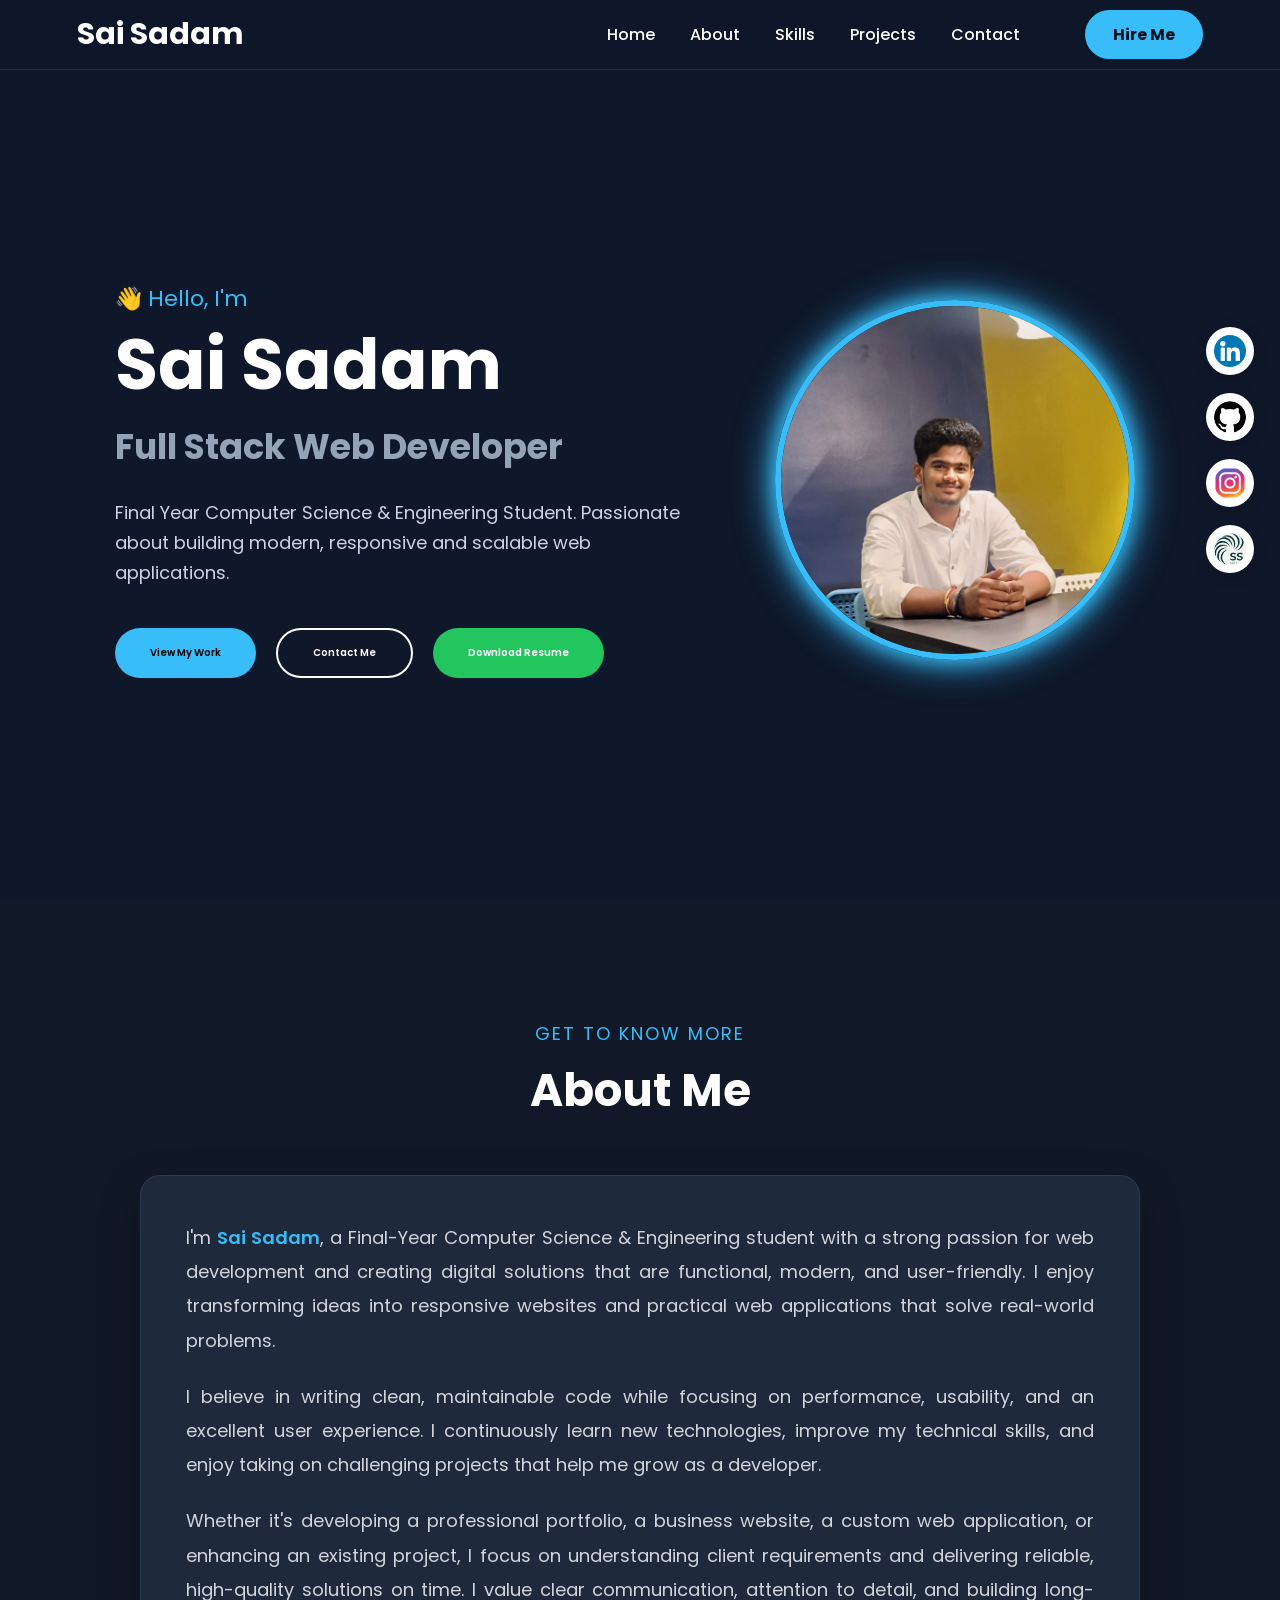
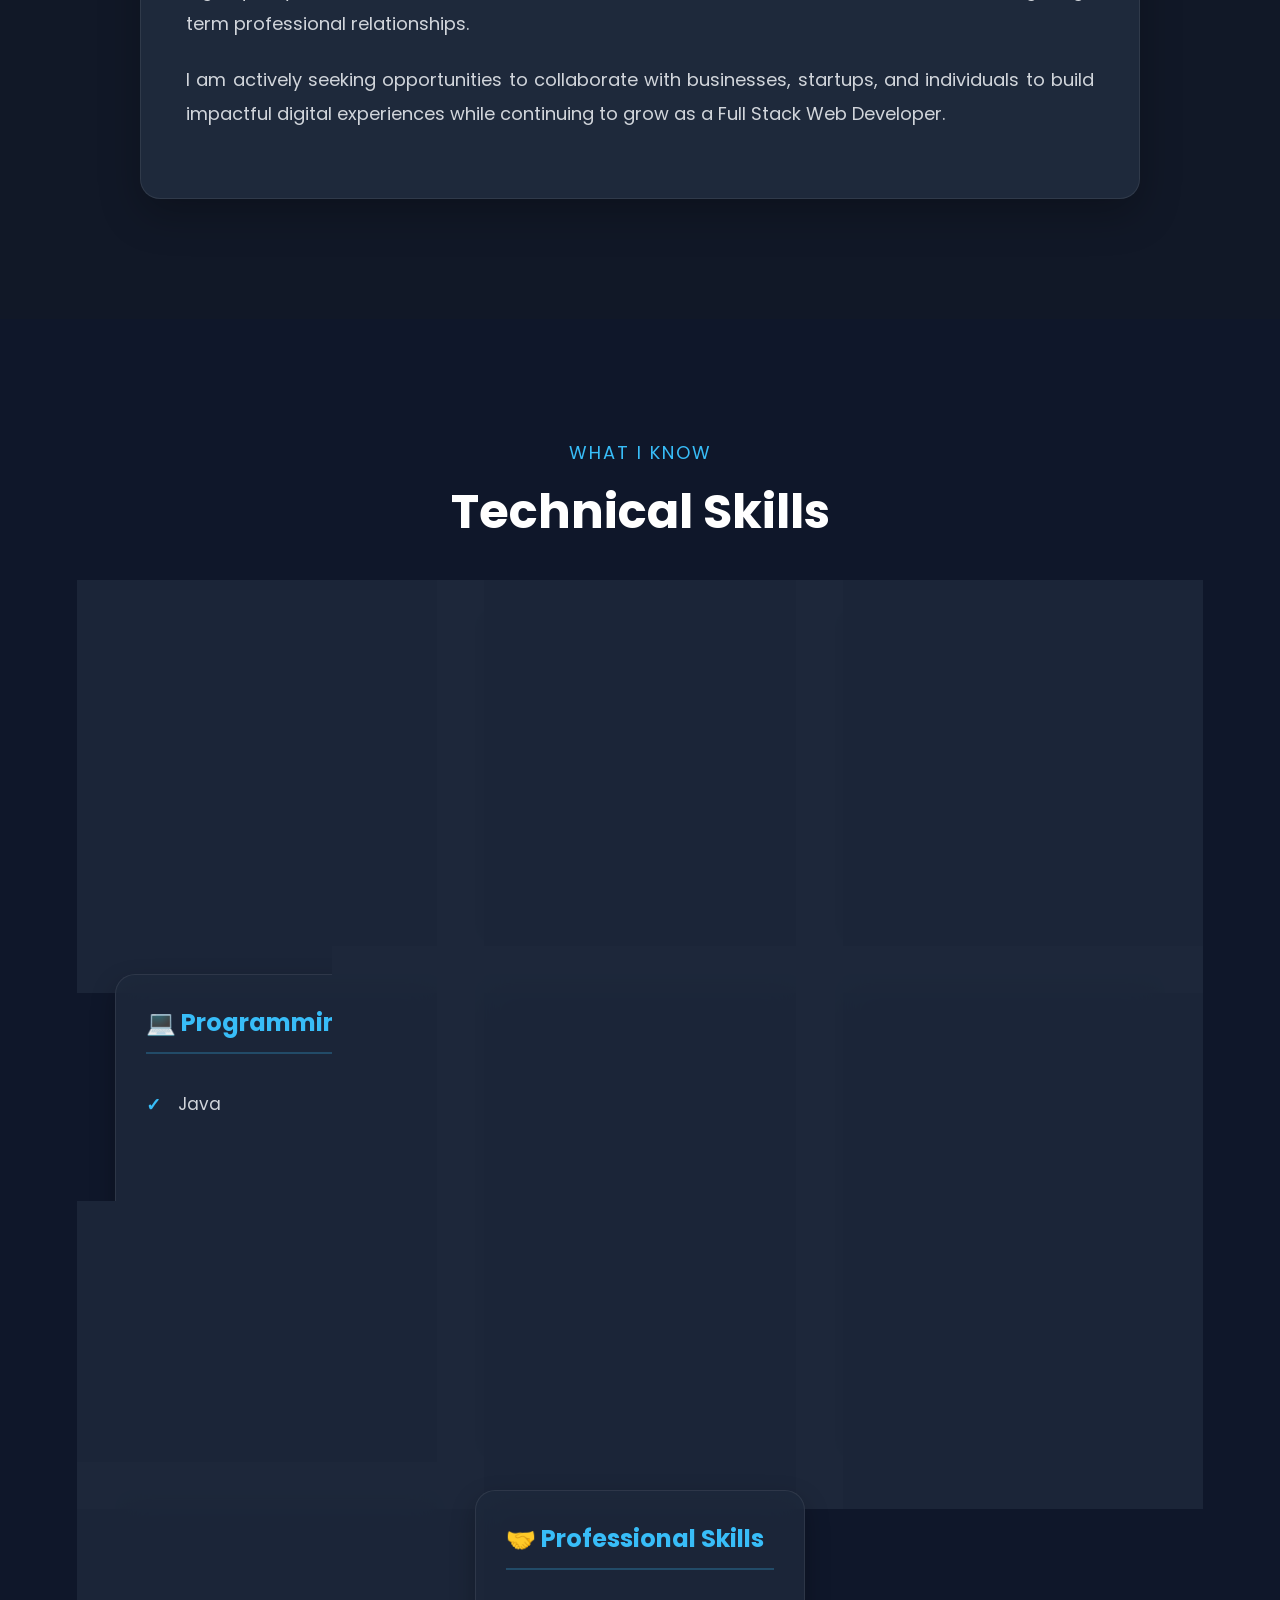
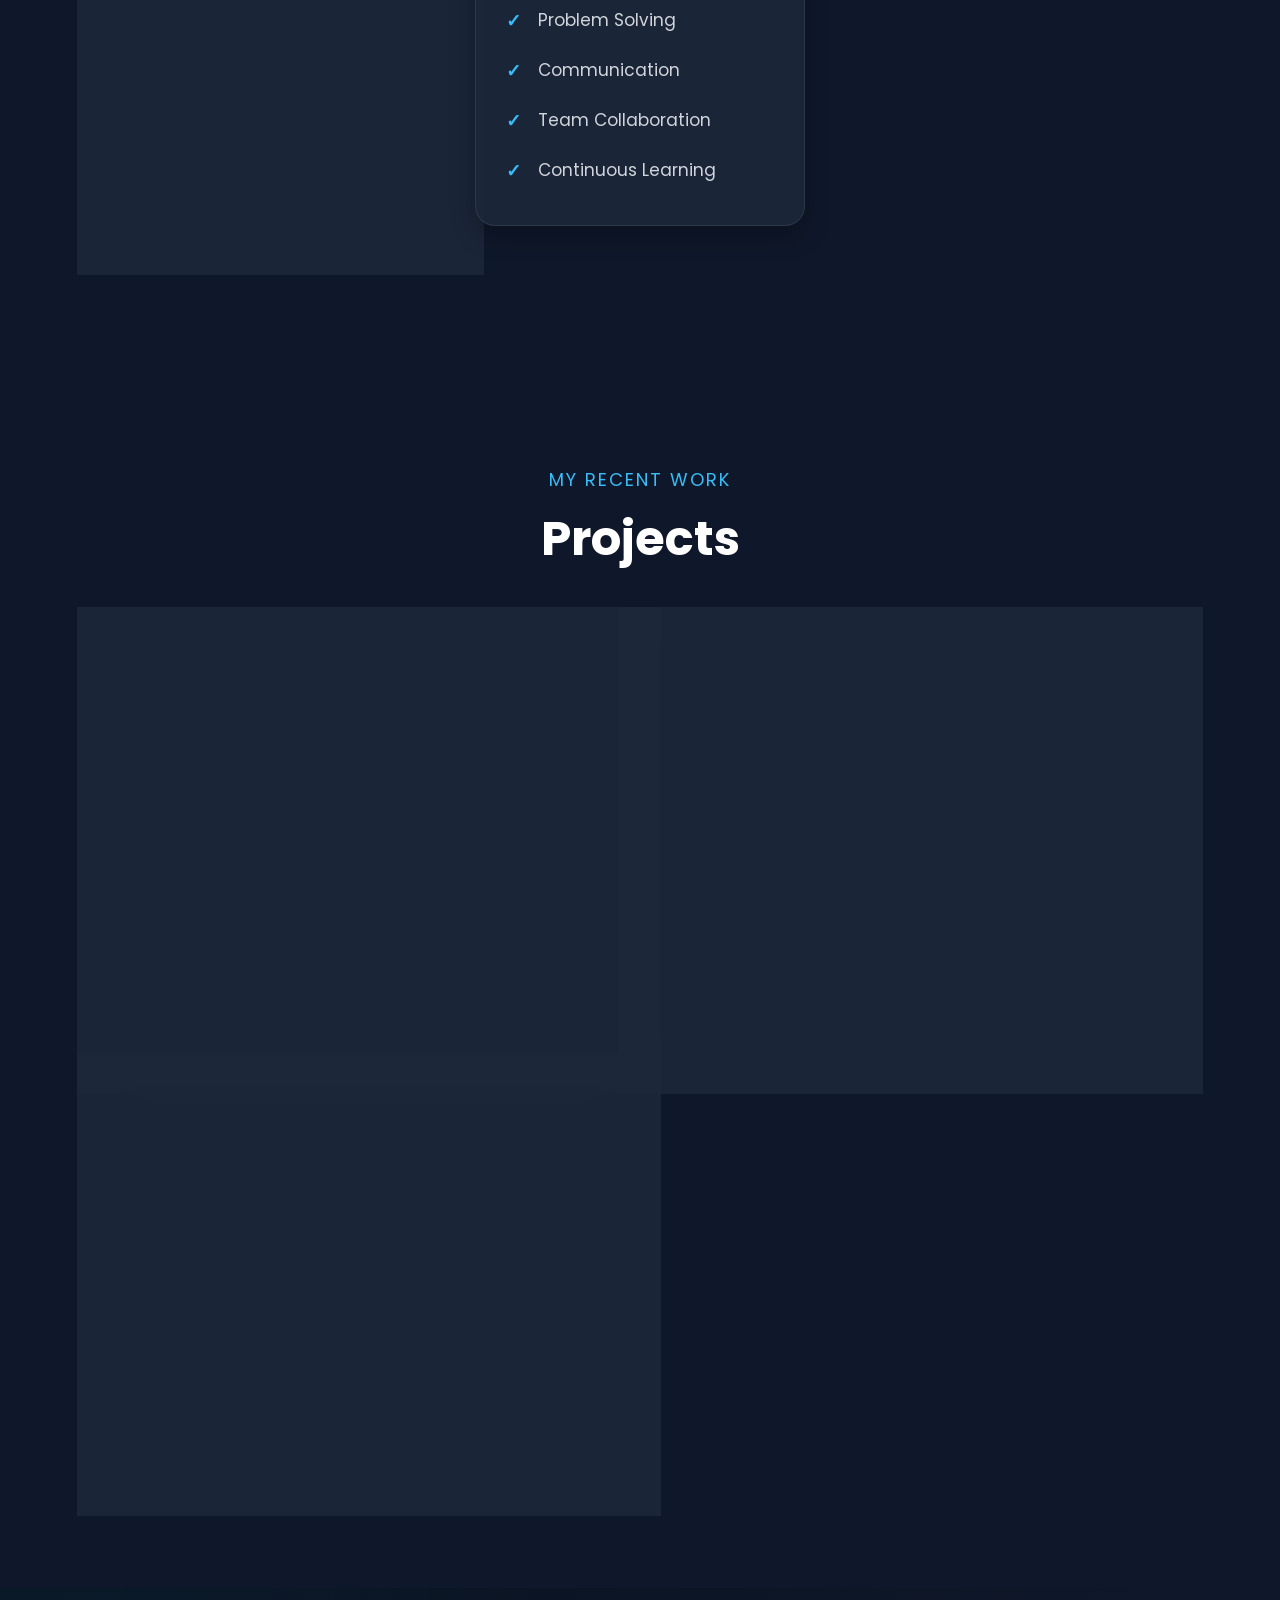
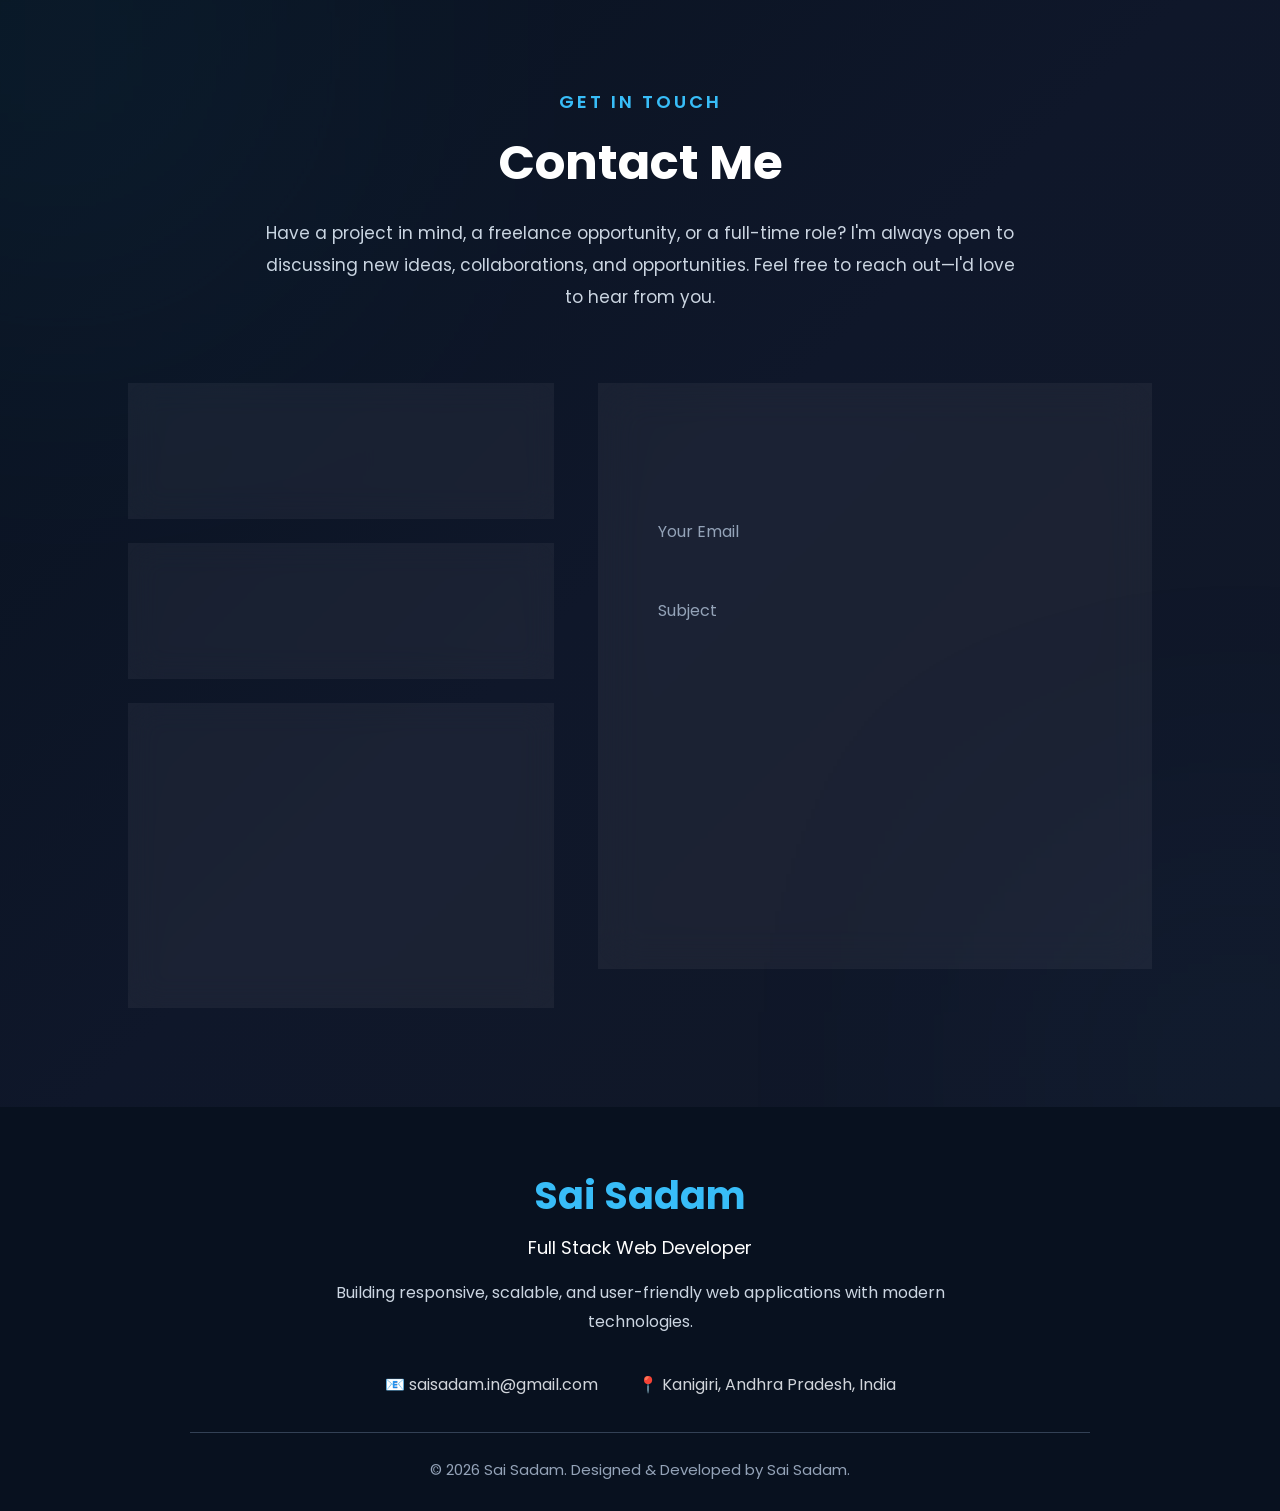
==== commit 5415087c: "mail update" ====
--- a/public/index.html
+++ b/public/index.html
@@ -416,9 +416,10 @@
 
                 <h3>📧 Email</h3>
 
-                <a href="mailto:saisadam.in@gmail.com">
-                    saisadam.in@gmail.com
-                </a>
+                <a  href="mailto:saisadam.in@gmail.com?subject=Hiring%20Inquiry%20-%20Sai%20Sadam&body=Hello%20Sai%2C%0A%0AI%20am%20interested%20in%20discussing%20a%20job%20opportunity%20with%20you.%0A%0APosition%3A%20%0ACompany%3A%20%0AMessage%3A%20%0A%0ARegards%2C"
+   onclick="gtag('event','contact-info');">
+    📧 saisadam.in@gmail.com
+</a>
 
             </div>
 
@@ -532,7 +533,8 @@
 
         <div class="footer-contact">
 
-            <a href="mailto:saisadam.in@gmail.com">
+            
+            <a href="mailto:saisadam.in@gmail.com?subject=Hiring%20Inquiry%20-%20Sai%20Sadam&body=Hello%20Sai%2C%0A%0AI%20am%20interested%20in%20discussing%20a%20job%20opportunity%20with%20you.%0A%0APosition%3A%20%0ACompany%3A%20%0AMessage%3A%20%0A%0ARegards%2C">
                 📧 saisadam.in@gmail.com
             </a>
 
@@ -540,21 +542,7 @@
 
         </div>
 
-        <div class="footer-social">
-
-            <a href="https://github.com/saisadam" target="_blank">
-                <img src="images/github.webp" alt="GitHub">
-            </a>
-
-            <a href="https://www.linkedin.com/in/saisadam" target="_blank">
-                <img src="images/linkedin.webp" alt="LinkedIn">
-            </a>
-
-            <a href="https://ig.me/m/sai_sadam_" target="_blank">
-                <img src="images/instagram.webp" alt="Instagram">
-            </a>
-
-        </div>
+       
 
         <hr>
 
--- a/public/styles.css
+++ b/public/styles.css
@@ -1809,43 +1809,7 @@
 
 }
 
-.footer-social{
-
-    display:flex;
-
-    justify-content:center;
-
-    gap:20px;
-
-    margin-bottom:35px;
-
-}
-
-.footer-social img{
-
-    width:42px;
-
-    height:42px;
-
-    padding:8px;
-
-    background:#1e293b;
-
-    border-radius:50%;
-
-    transition:.3s;
-
-}
-
-.footer-social img:hover{
-
-    transform:translateY(-6px);
-
-    background:#38bdf8;
-
-    box-shadow:0 0 20px rgba(56,189,248,.4);
-
-}
+
 
 footer hr{
 
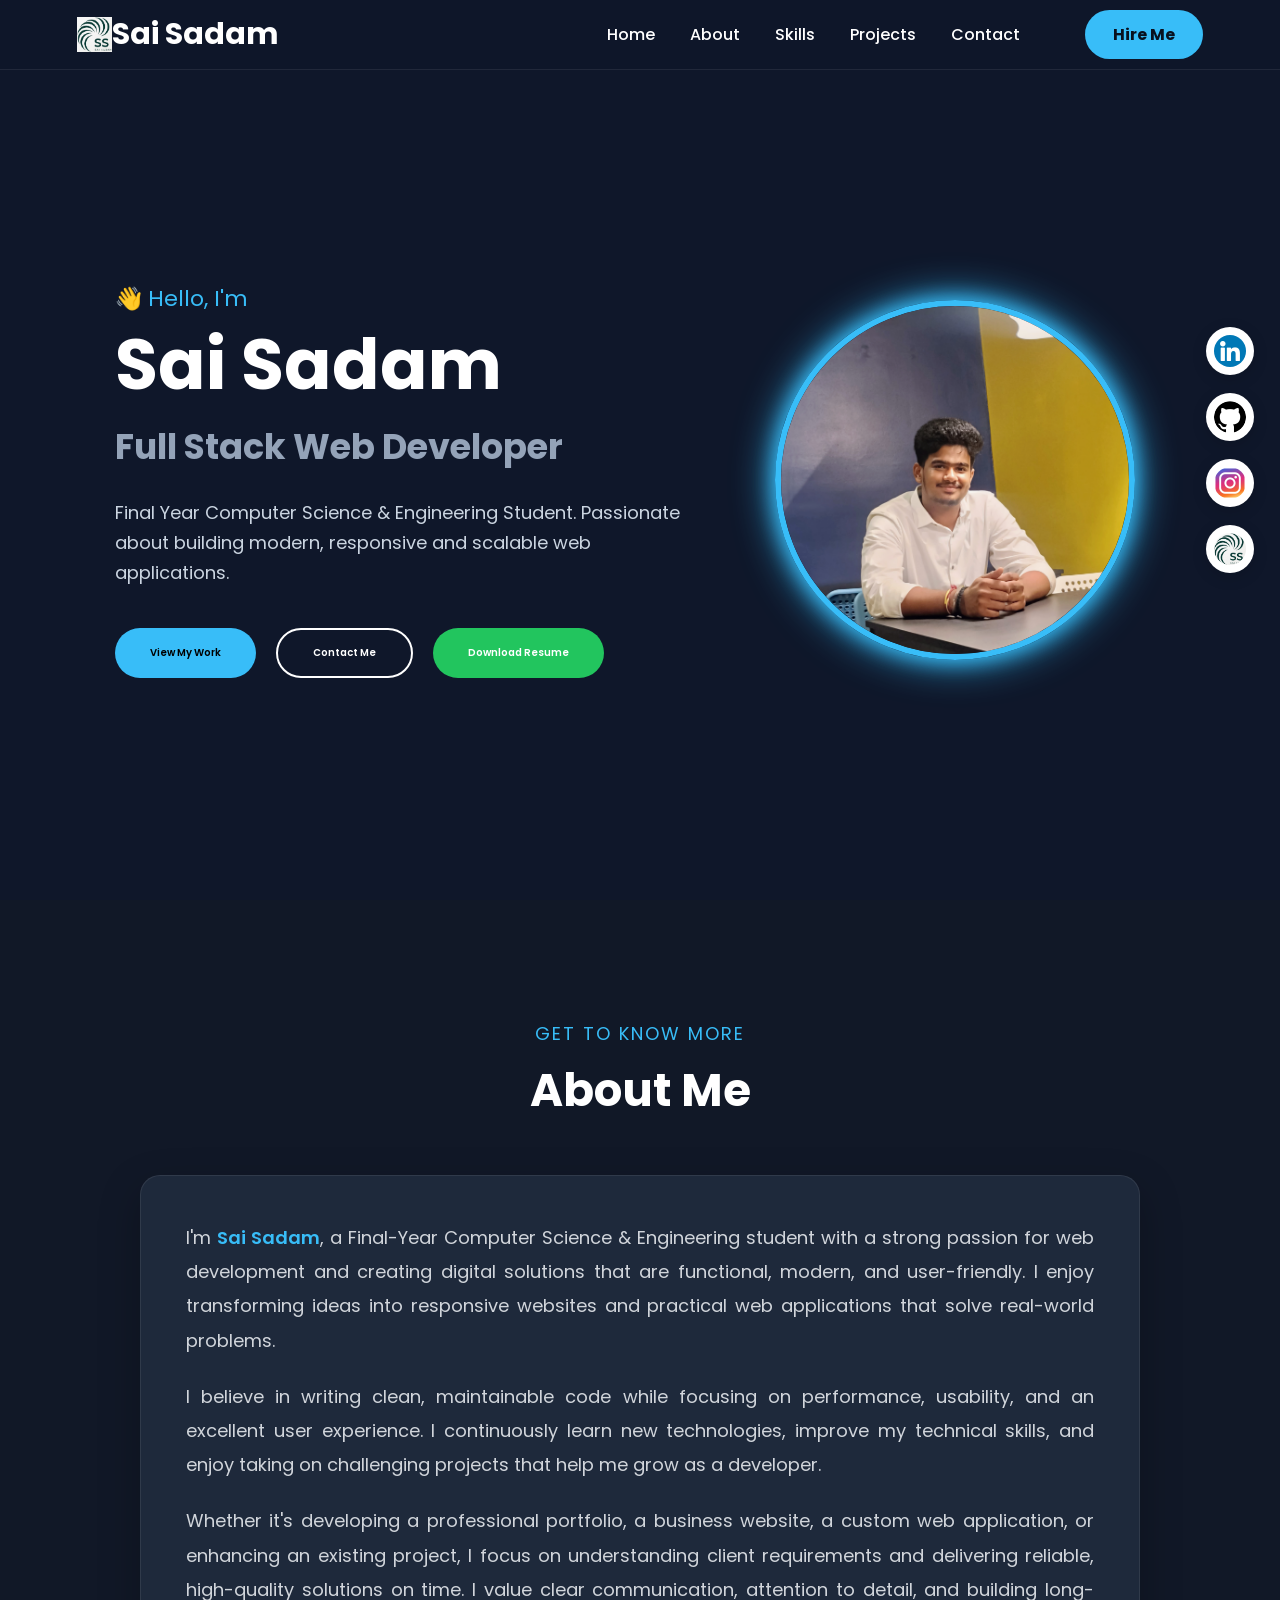
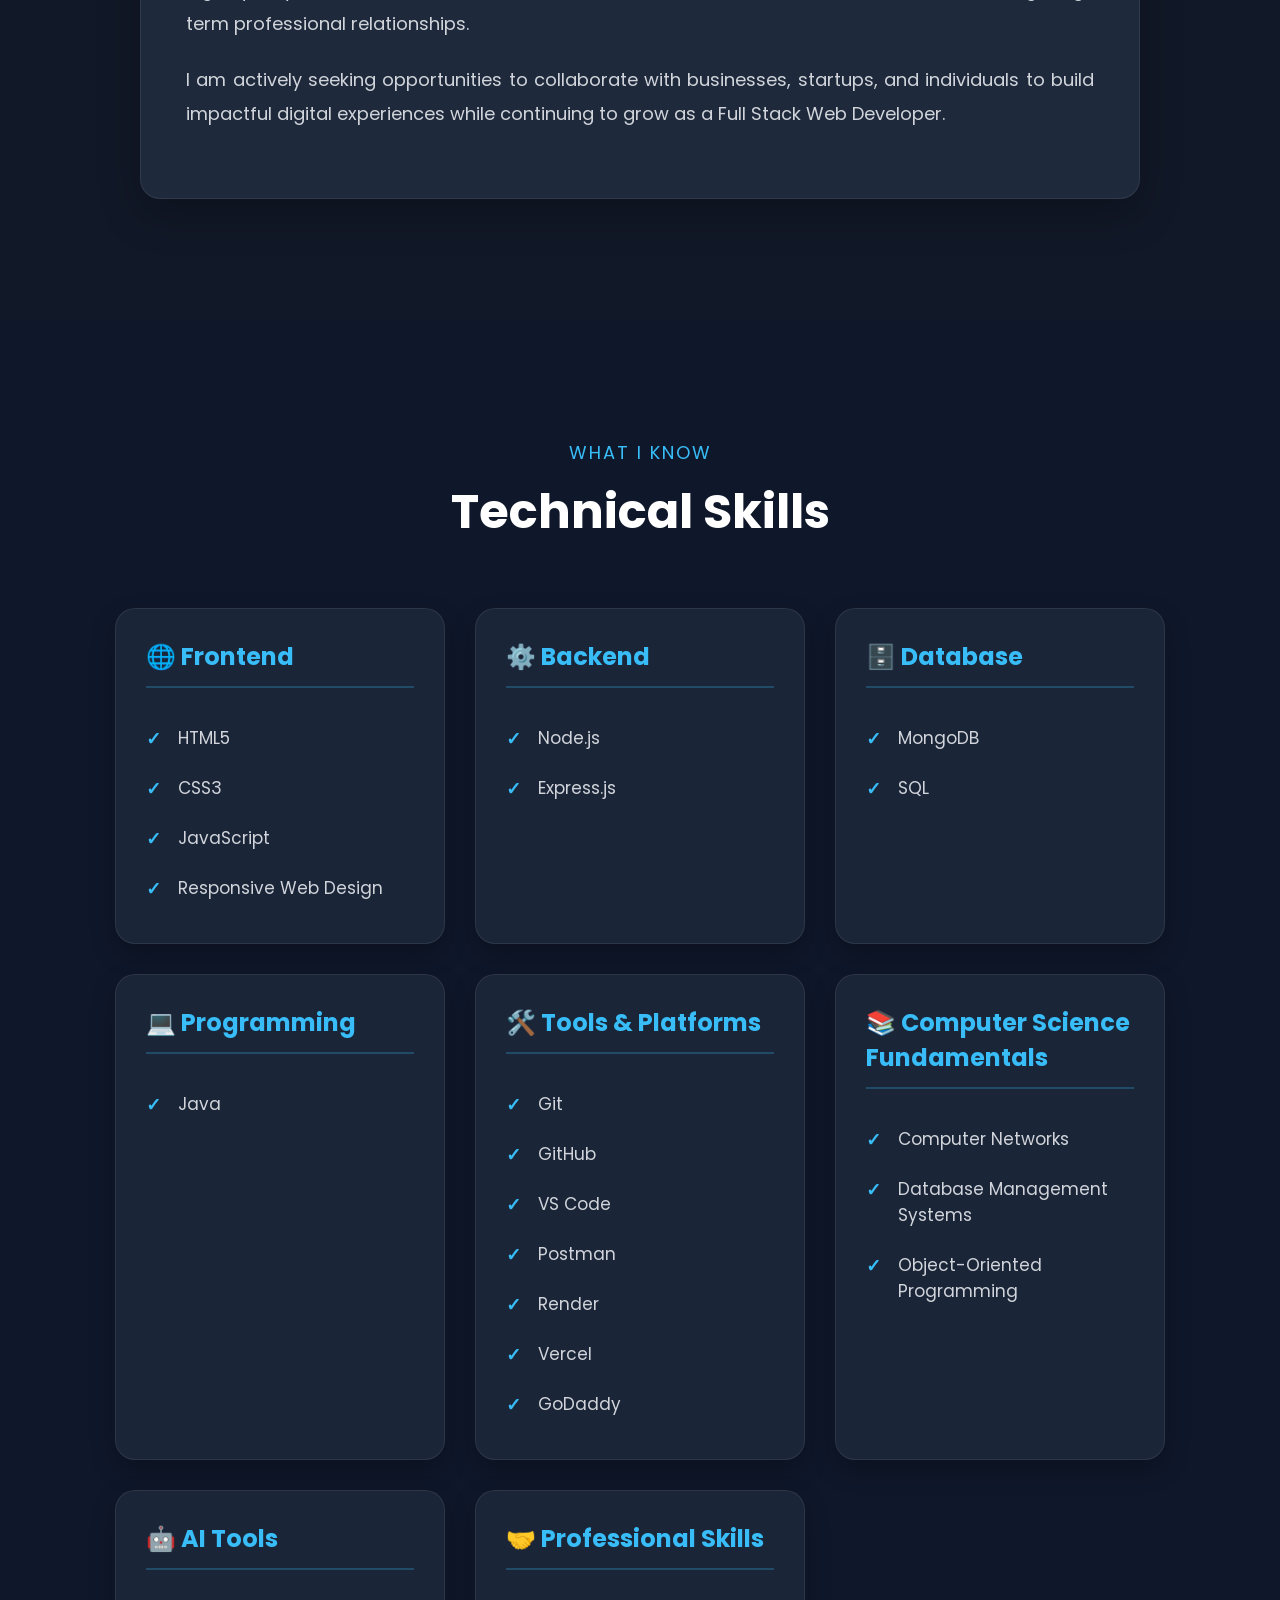
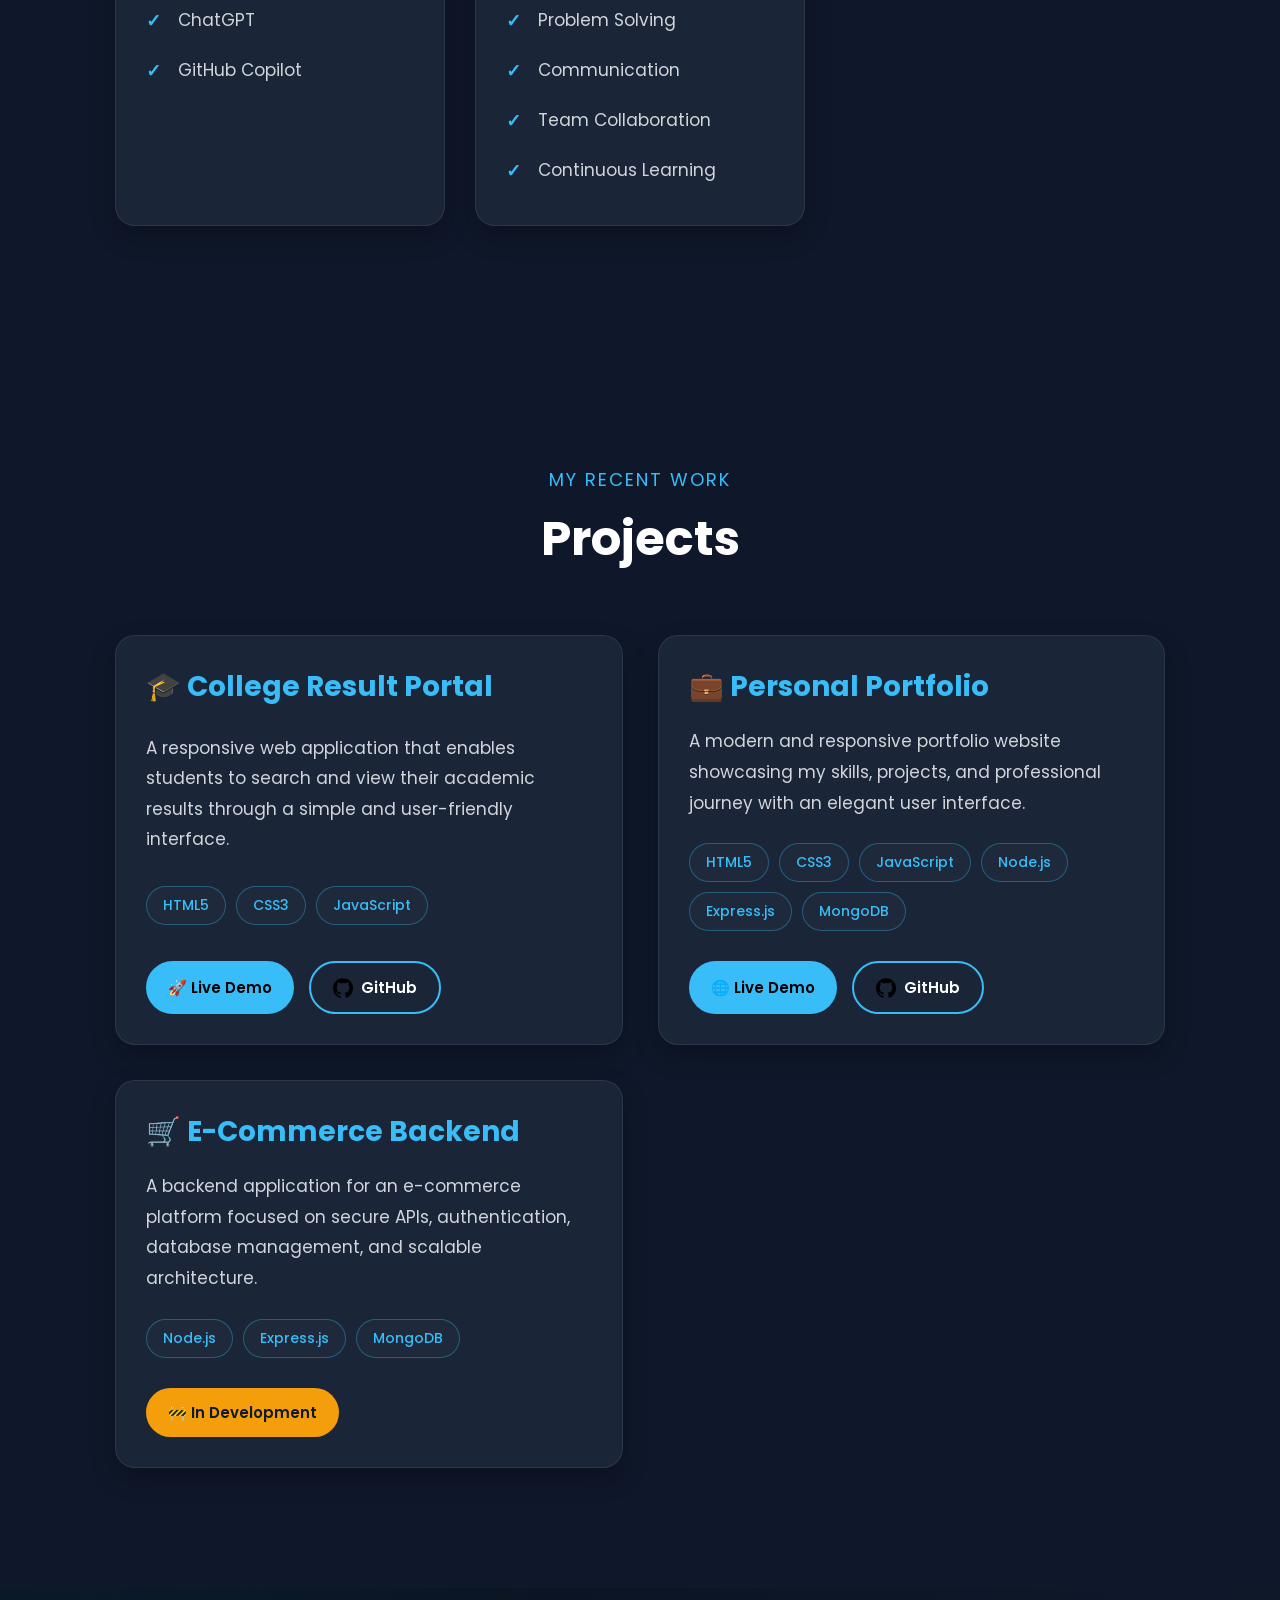
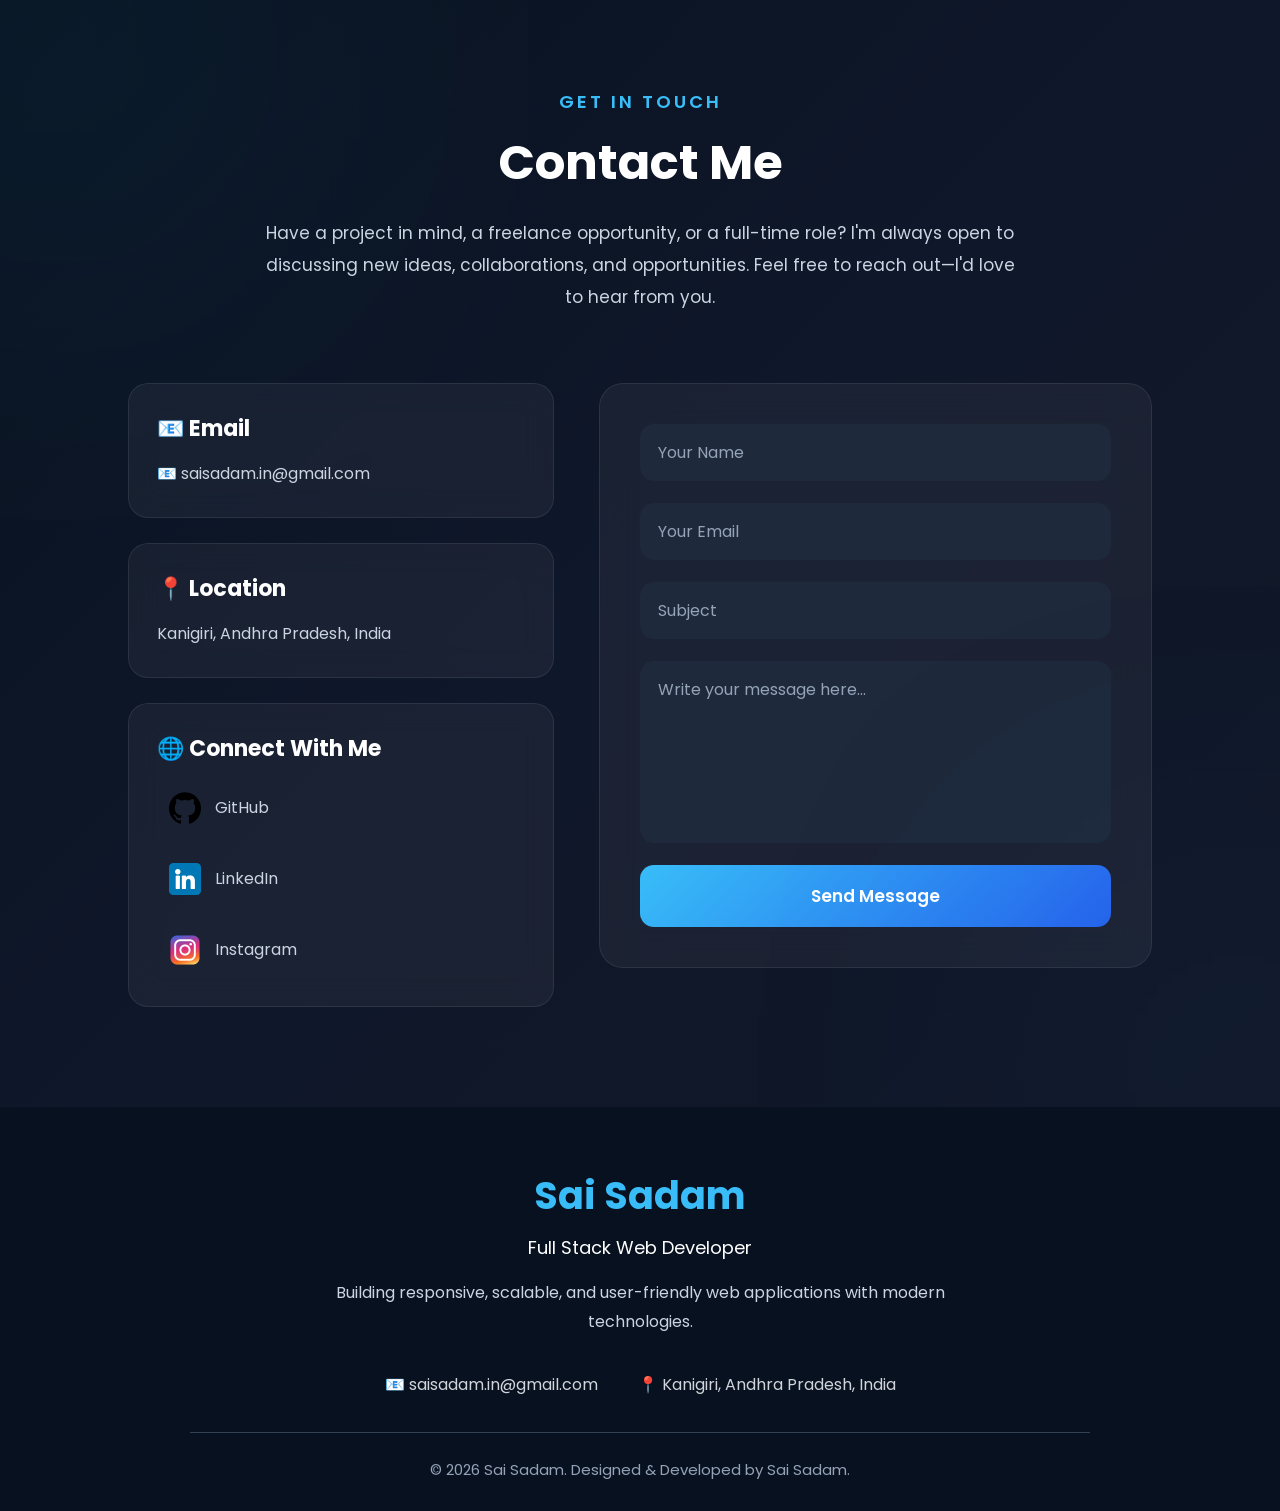
==== commit e4ce46a6: "logo and resume update" ====
--- a/public/index.html
+++ b/public/index.html
@@ -75,8 +75,8 @@
 <header>
 
     <nav>
-
-        <h1 class="logo">Sai Sadam</h1>
+        <img src="images/portfolio logo.webp" alt="sai sadam" style="height: 35px;width: 35px;">
+        <h1 class="logo" >Sai Sadam</h1>
 
         <div class="nav-links">
 
@@ -148,7 +148,7 @@
             </button>
 
             <button class="resume-btn"
-                onclick="window.open('RESUME.pdf')" onmouseover="gtag('event','download_resume_hover');" onclick="gtag('event','download_resume_click');">
+                onclick="window.open('SAI RESUME.pdf')" onmouseover="gtag('event','download_resume_hover');" onclick="gtag('event','download_resume_click');">
                 Download Resume
             </button>
 
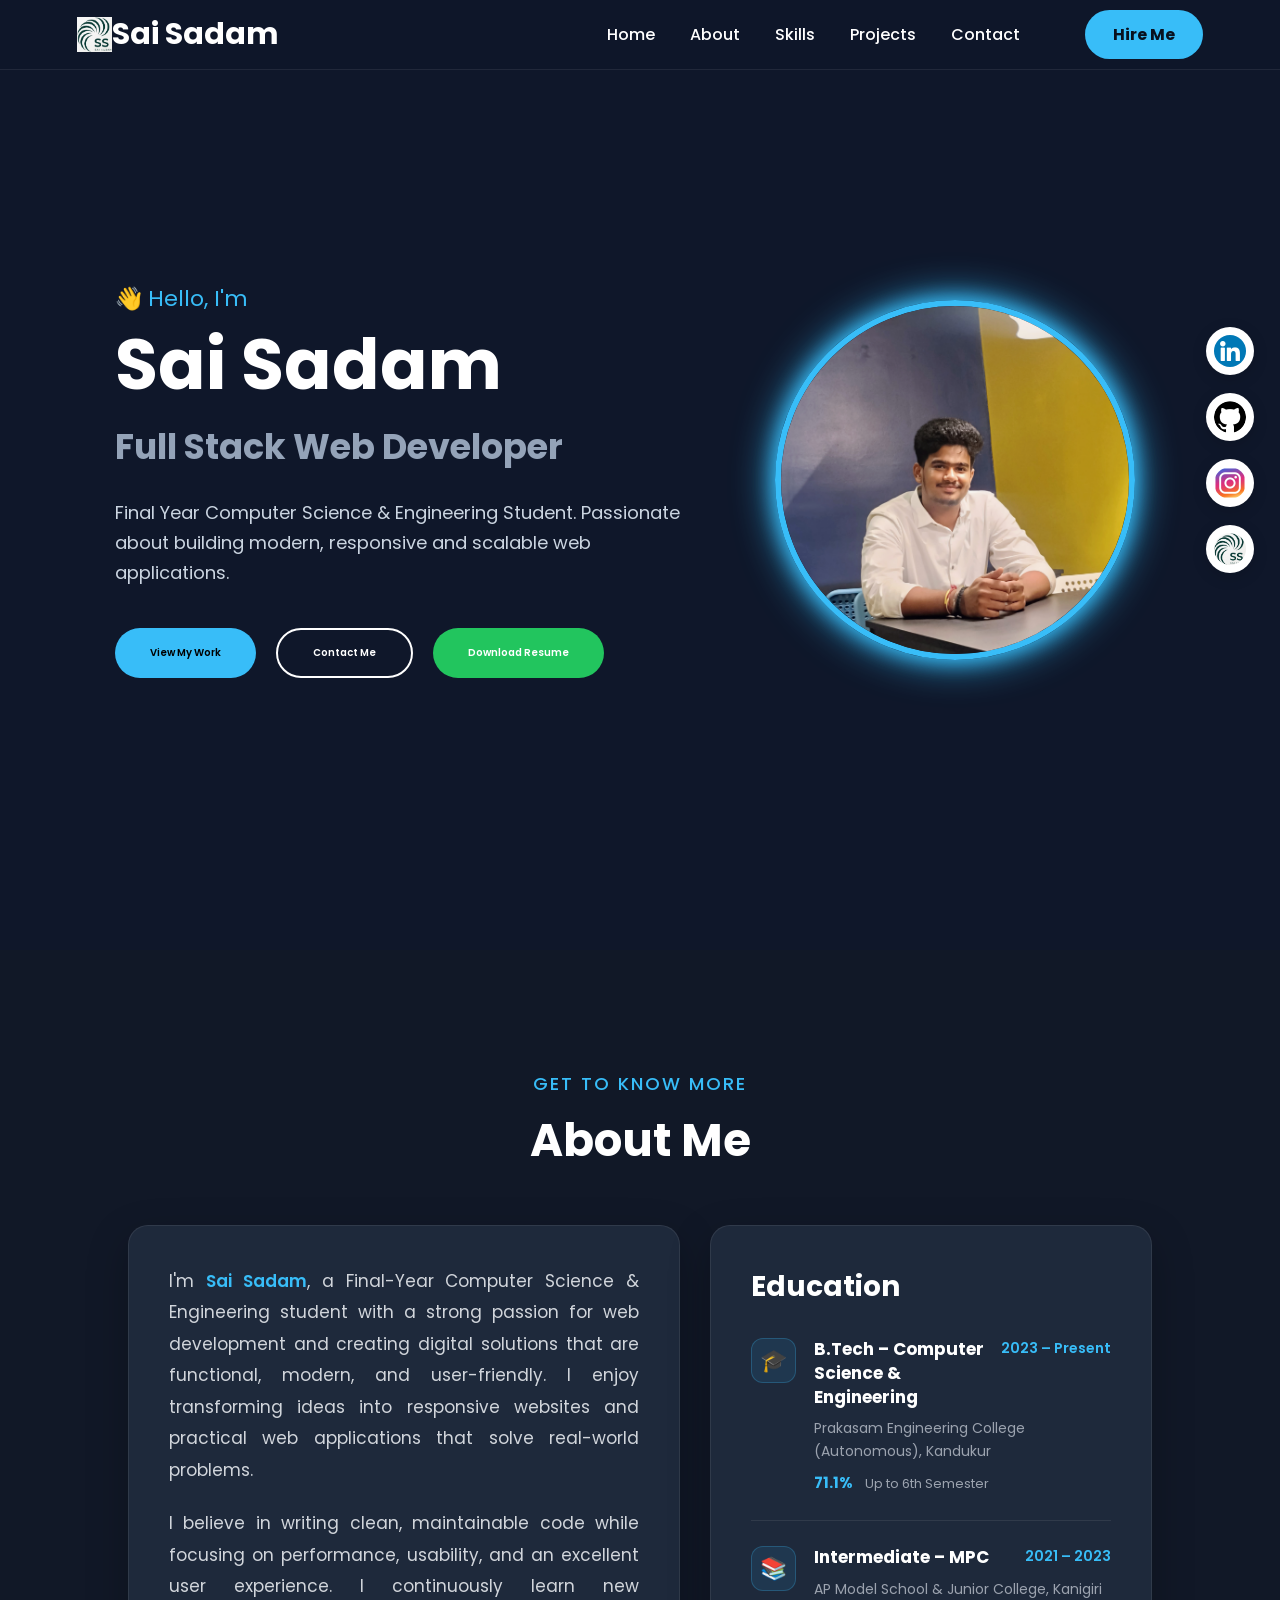
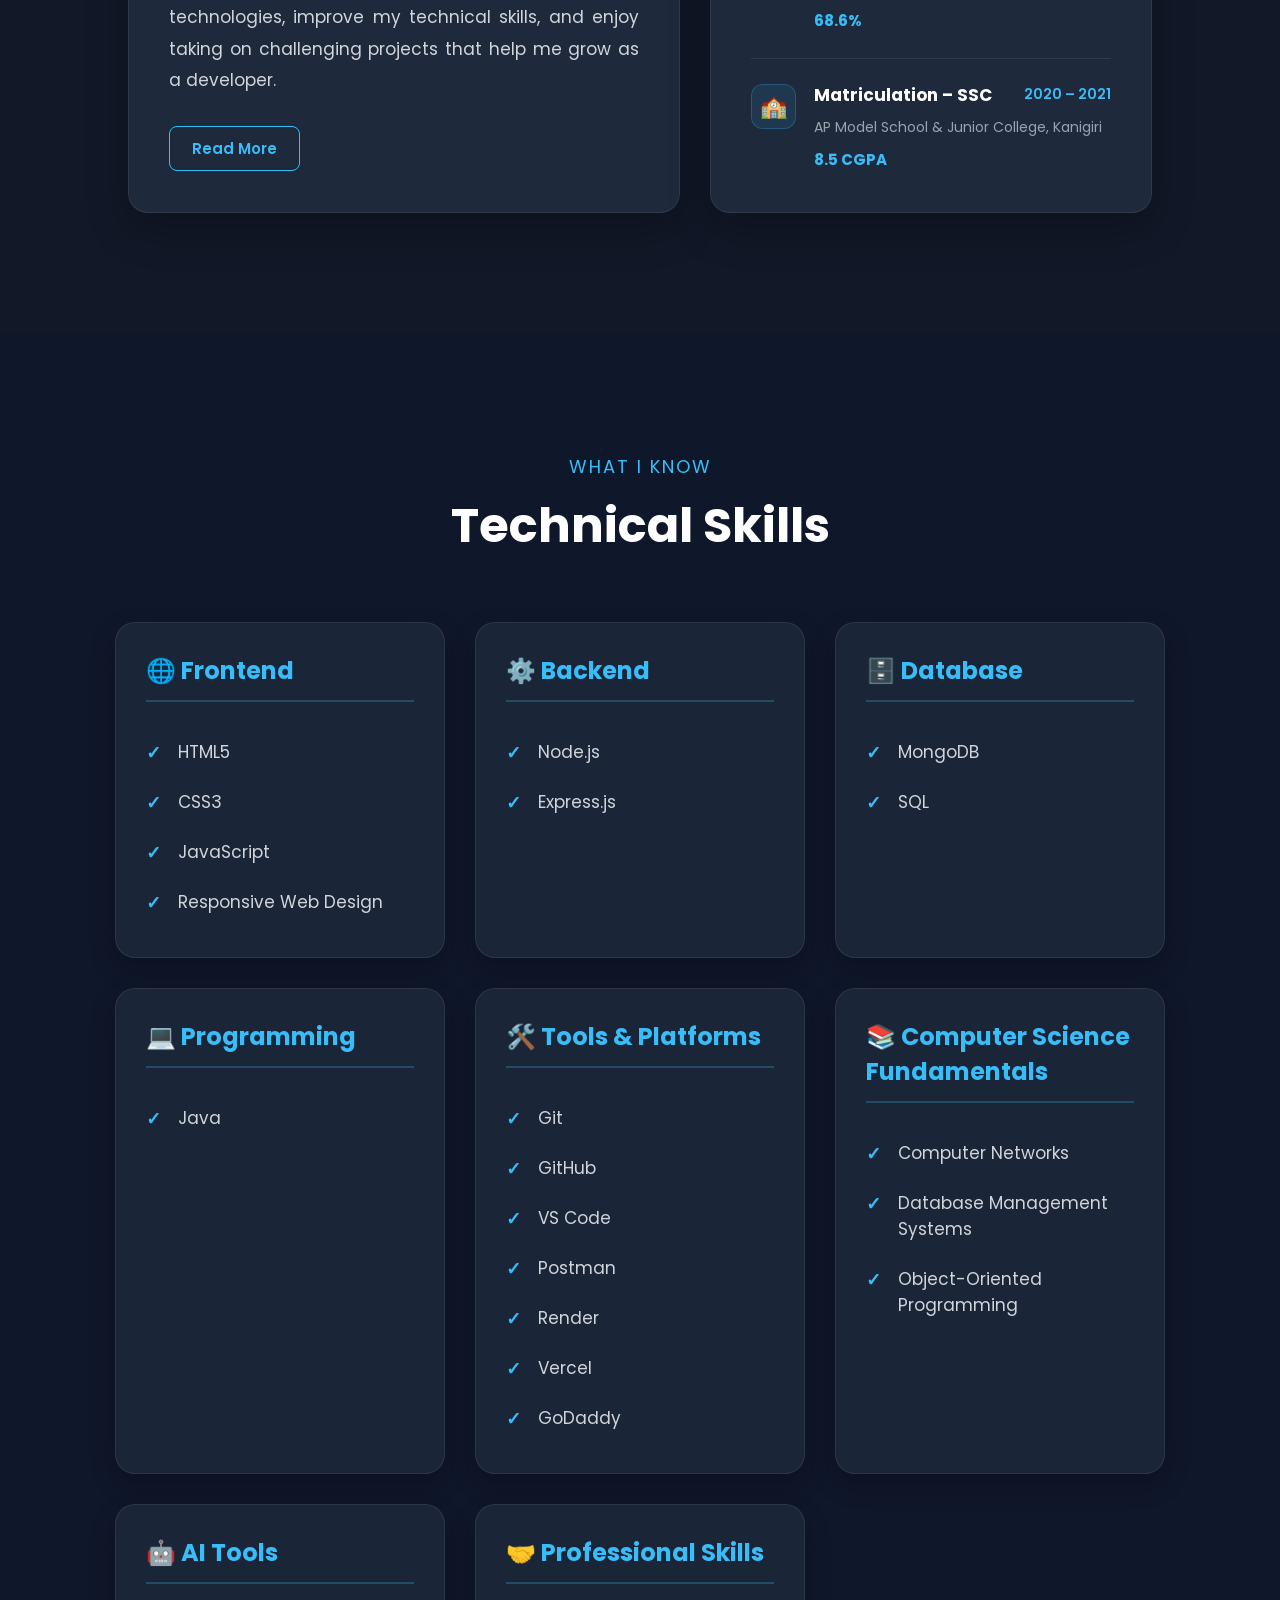
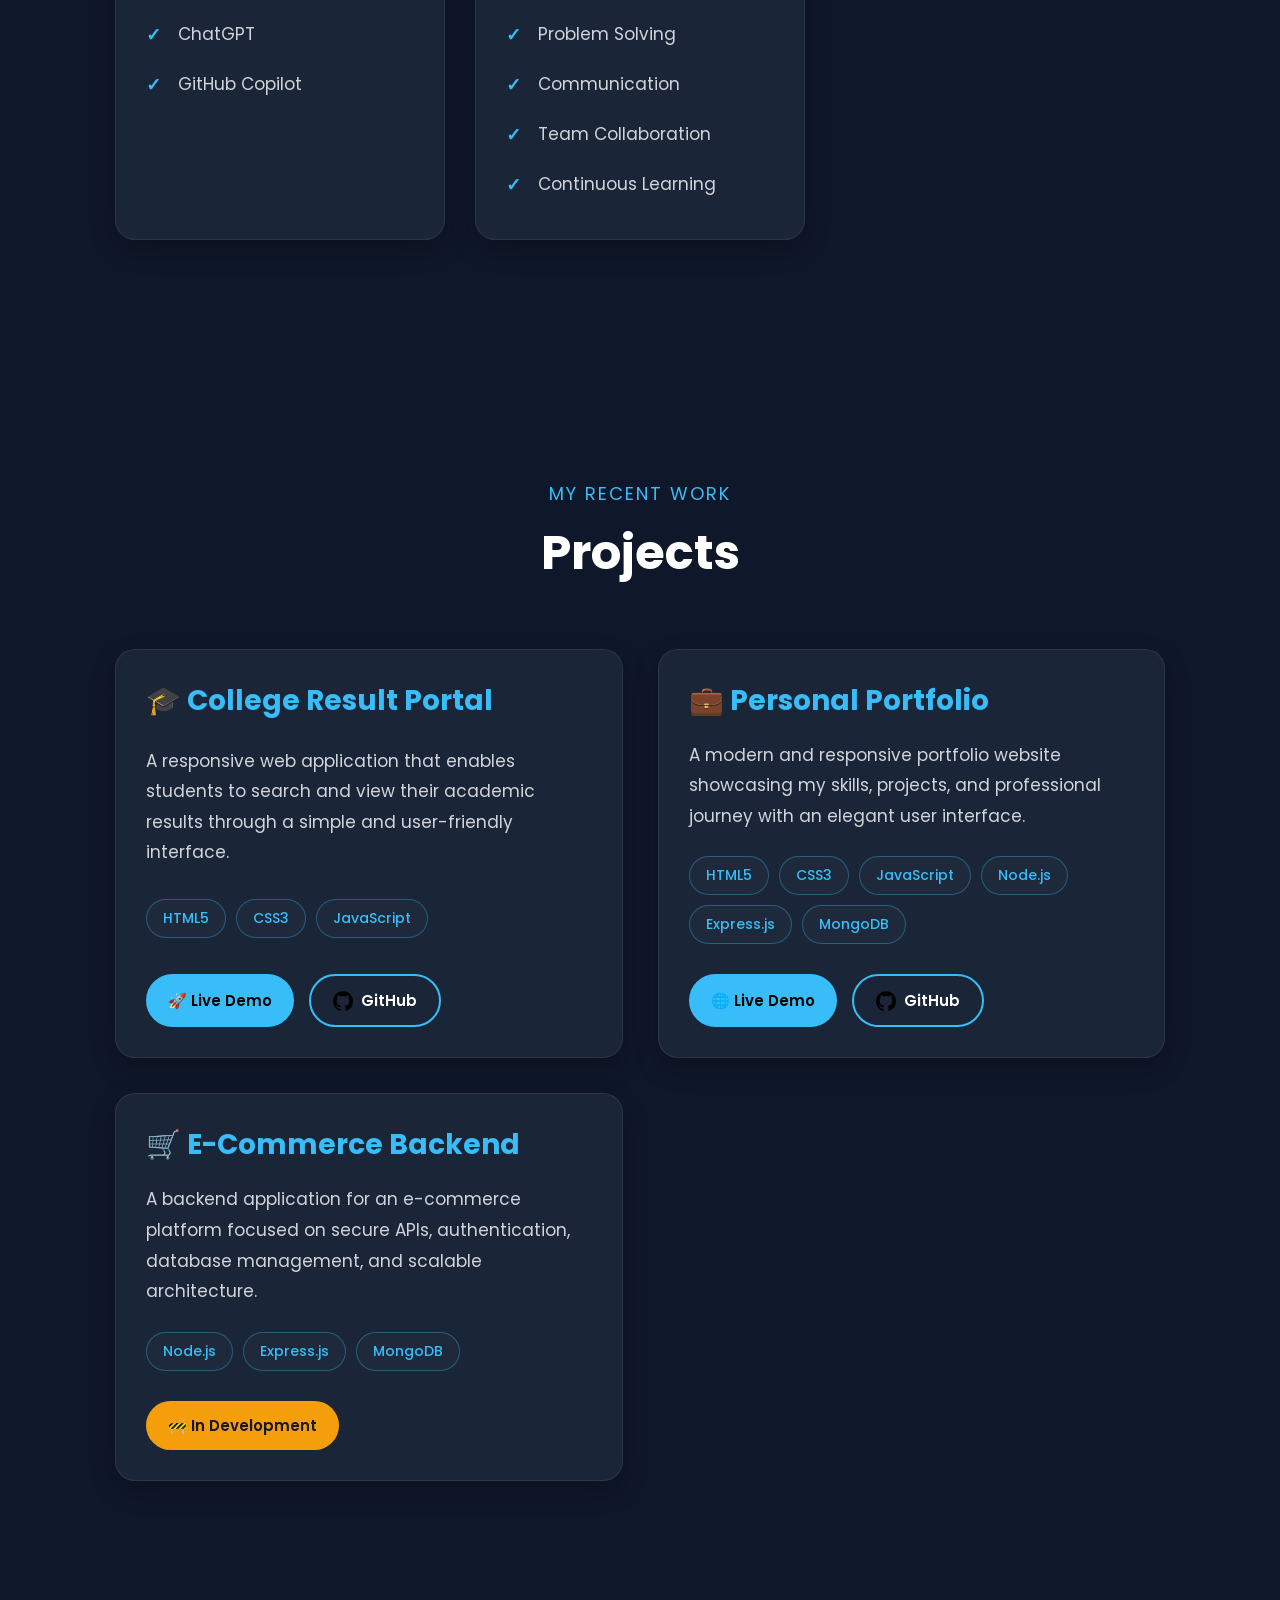
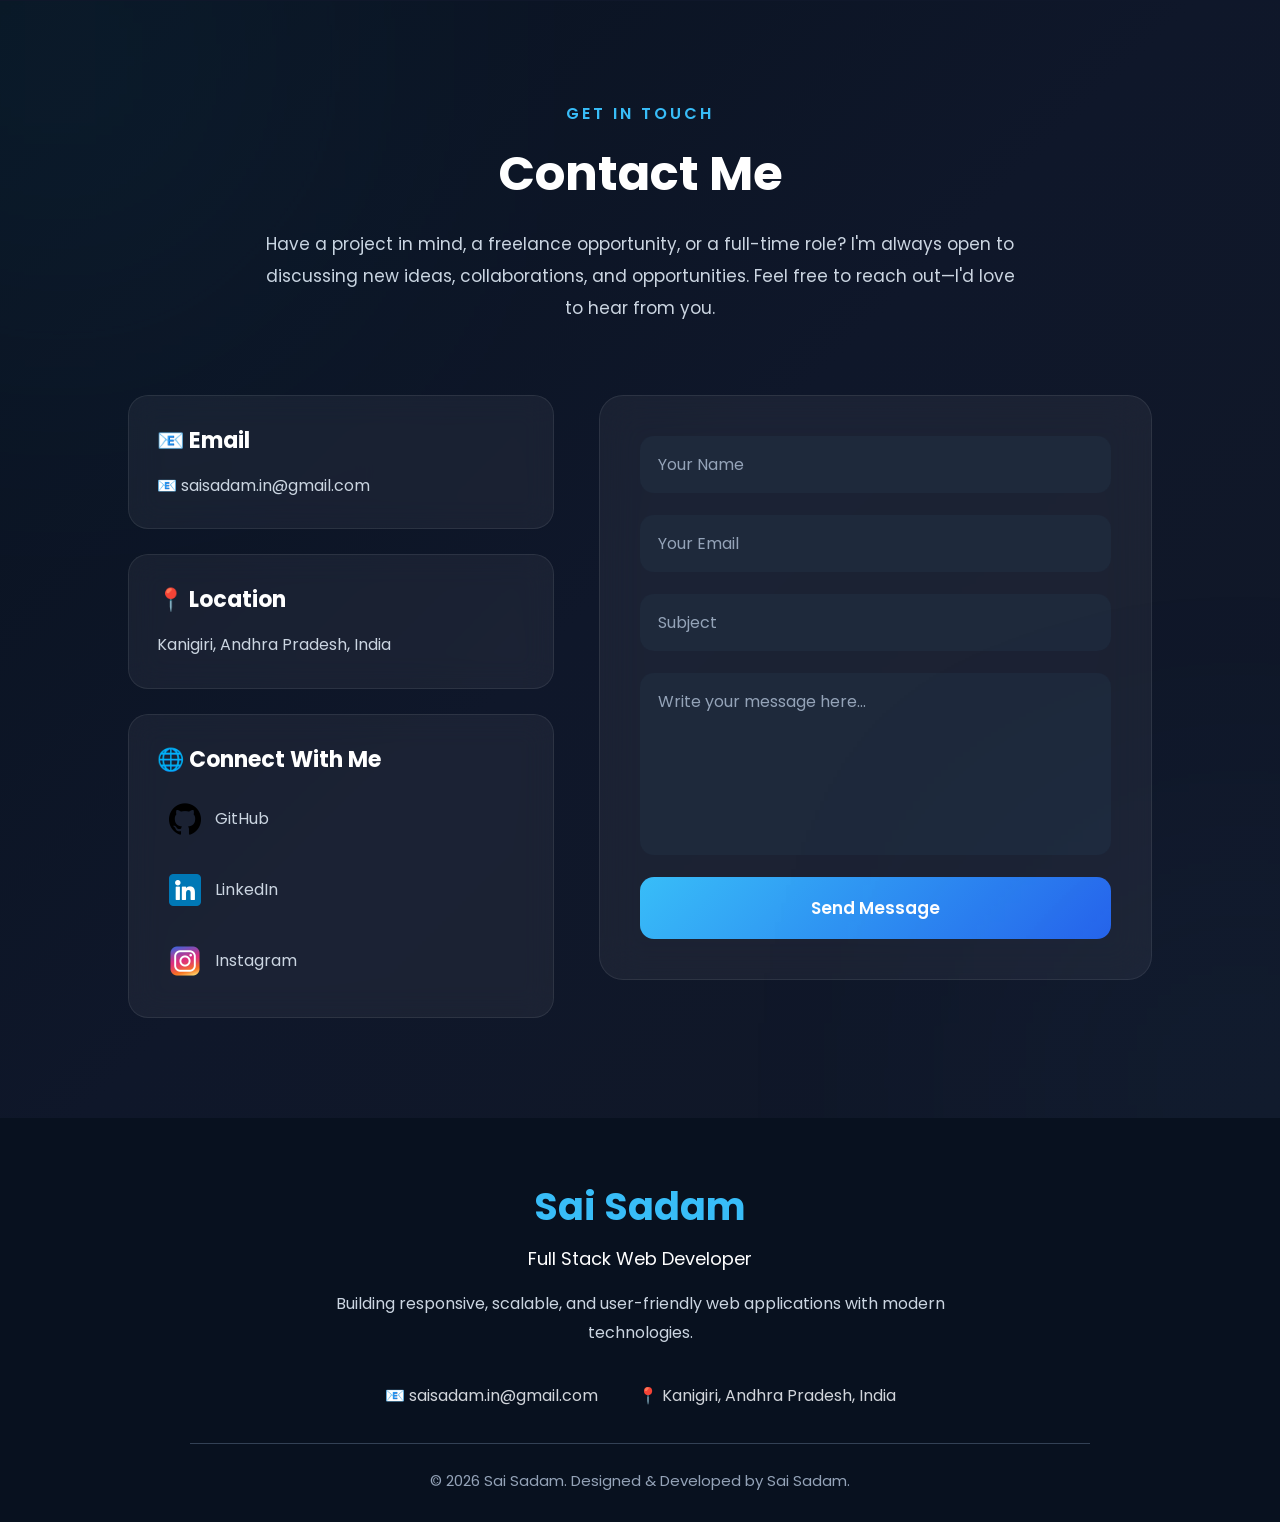
==== commit a5371a96: "education details" ====
--- a/public/index.html
+++ b/public/index.html
@@ -163,38 +163,10 @@
 
     </div>
 </section>
-
-    <section id="about">
-
-    <p class="section-title">Get To Know More</p>
-
-    <h2>About Me</h2>
-
-    <div class="about-container">
-
-        <div class="about-content">
-
-            <p>
-                I'm <strong>Sai Sadam</strong>, a Final-Year Computer Science & Engineering student with a strong passion for web development and creating digital solutions that are functional, modern, and user-friendly. I enjoy transforming ideas into responsive websites and practical web applications that solve real-world problems.
-            </p>
-
-            <p>
-                I believe in writing clean, maintainable code while focusing on performance, usability, and an excellent user experience. I continuously learn new technologies, improve my technical skills, and enjoy taking on challenging projects that help me grow as a developer.
-            </p>
-
-            <p>
-                Whether it's developing a professional portfolio, a business website, a custom web application, or enhancing an existing project, I focus on understanding client requirements and delivering reliable, high-quality solutions on time. I value clear communication, attention to detail, and building long-term professional relationships.
-            </p>
-
-            <p>
-                I am actively seeking opportunities to collaborate with businesses, startups, and individuals to build impactful digital experiences while continuing to grow as a Full Stack Web Developer.
-            </p>
-
-        </div>
-
-    </div>
-
-</section>
+<br>
+<br>
+    <section id="about"> <p class="section-title">Get To Know More</p> <h2>About Me</h2> <div class="about-container"> <!-- LEFT: ABOUT --> <div class="about-content"> <div class="about-text"> <p> I'm <strong>Sai Sadam</strong>, a Final-Year Computer Science & Engineering student with a strong passion for web development and creating digital solutions that are functional, modern, and user-friendly. I enjoy transforming ideas into responsive websites and practical web applications that solve real-world problems. </p> <p> I believe in writing clean, maintainable code while focusing on performance, usability, and an excellent user experience. I continuously learn new technologies, improve my technical skills, and enjoy taking on challenging projects that help me grow as a developer. </p> <p> Whether it's developing a professional portfolio, a business website, a custom web application, or enhancing an existing project, I focus on understanding client requirements and delivering reliable, high-quality solutions on time. I value clear communication, attention to detail, and building long-term professional relationships. </p> <p> I am actively seeking opportunities to collaborate with businesses, startups, and individuals to build impactful digital experiences while continuing to grow as a Full Stack Web Developer. </p> </div> <button class="read-more-btn" onclick="toggleAbout()"> Read More </button> </div> <!-- RIGHT: EDUCATION --> <div class="education-content"> <h3>Education</h3> <div class="education-item"> <div class="education-icon">🎓</div> <div class="education-details"> <div class="education-heading"> <h4>B.Tech – Computer Science & Engineering</h4> <span>2023 – Present</span> </div> <p> Prakasam Engineering College (Autonomous), Kandukur </p> <strong>71.1%</strong> <small>Up to 6th Semester</small> </div> </div> <div class="education-item"> <div class="education-icon">📚</div> <div class="education-details"> <div class="education-heading"> <h4>Intermediate – MPC</h4> <span>2021 – 2023</span> </div> <p> AP Model School & Junior College, Kanigiri </p> <strong>68.6%</strong> </div> </div> <div class="education-item"> <div class="education-icon">🏫</div> <div class="education-details"> <div class="education-heading"> <h4>Matriculation – SSC</h4> <span>2020 – 2021</span> </div> <p> AP Model School & Junior College, Kanigiri </p> <strong>8.5 CGPA</strong> </div> </div> </div> </div> </section> <script> function toggleAbout() { const aboutText = document.querySelector(".about-text"); const button = document.querySelector(".read-more-btn"); aboutText.classList.toggle("expanded"); if (aboutText.classList.contains("expanded")) { button.textContent = "Read Less"; } else { button.textContent = "Read More"; } } </script>
+
 
 
 <section id="skills">
--- a/public/styles.css
+++ b/public/styles.css
@@ -879,65 +879,833 @@
 
 }
 
-/* ===========================
-        ABOUT SECTION
-=========================== */
-
-#about{
-    min-height:100vh;
-    padding:120px 10%;
-    background:#111827;
-    color:#fff;
-}
-
-.section-title{
-    text-align:center;
-    font-size:18px;
-    color:#38bdf8;
-    letter-spacing:2px;
-    text-transform:uppercase;
-    margin-bottom:10px;
-}
-
-#about h2{
-    text-align:center;
-    font-size:45px;
-    font-weight:700;
-    margin-bottom:50px;
-}
-
-.about-container{
-    max-width:1000px;
-    margin:0 auto;
-}
-
-.about-content{
-    background:#1e293b;
-    padding:45px;
-    border-radius:20px;
-    border:1px solid rgba(255,255,255,0.08);
-    box-shadow:0 15px 40px rgba(0,0,0,.25);
-    transition:0.4s ease;
-}
-
-.about-content:hover{
-    transform:translateY(-8px);
-    border-color:#38bdf8;
-    box-shadow:0 20px 50px rgba(56,189,248,.2);
-}
-
-.about-content p{
-    font-size:18px;
-    line-height:1.9;
-    color:#d1d5db;
-    margin-bottom:22px;
-    text-align:justify;
-}
-
-.about-content strong{
-    color:#38bdf8;
-    font-weight:600;
-}
+
+/* =========================================================
+   ABOUT SECTION
+========================================================= */
+
+#about {
+    min-height: 100vh;
+    padding: 120px 10%;
+    background: #111827;
+    color: #ffffff;
+    box-sizing: border-box;
+}
+
+
+/* =========================================================
+   SECTION TITLE
+========================================================= */
+
+#about .section-title {
+    text-align: center;
+
+    font-size: 18px;
+    font-weight: 500;
+
+    color: #38bdf8;
+
+    letter-spacing: 2px;
+    text-transform: uppercase;
+
+    margin: 0 0 10px;
+}
+
+
+#about h2 {
+    text-align: center;
+
+    font-size: 45px;
+    font-weight: 700;
+
+    color: #ffffff;
+
+    margin: 0 0 50px;
+}
+
+
+/* =========================================================
+   ABOUT + EDUCATION CONTAINER
+========================================================= */
+
+.about-container {
+    width: 100%;
+    max-width: 1200px;
+
+    margin: 0 auto;
+
+    display: grid;
+
+    /*
+       Left = About
+       Right = Education
+    */
+    grid-template-columns: 1.25fr 1fr;
+
+    gap: 30px;
+
+    /*
+       Makes both cards equal height
+    */
+    align-items: stretch;
+}
+
+
+/* =========================================================
+   COMMON CARD DESIGN
+========================================================= */
+
+.about-content,
+.education-content {
+    background: #1e293b;
+
+    border: 1px solid rgba(255, 255, 255, 0.08);
+
+    border-radius: 20px;
+
+    padding: 40px;
+
+    box-sizing: border-box;
+
+    box-shadow:
+        0 15px 40px rgba(0, 0, 0, 0.25);
+
+    transition:
+        transform 0.4s ease,
+        border-color 0.4s ease,
+        box-shadow 0.4s ease;
+
+    /*
+       Equal height
+    */
+    height: 100%;
+}
+
+
+/* =========================================================
+   CARD HOVER
+========================================================= */
+
+.about-content:hover,
+.education-content:hover {
+
+    transform: translateY(-6px);
+
+    border-color: #38bdf8;
+
+    box-shadow:
+        0 20px 50px rgba(56, 189, 248, 0.18);
+}
+
+
+/* =========================================================
+   ABOUT CONTENT CARD
+========================================================= */
+
+.about-content {
+
+    display: flex;
+
+    flex-direction: column;
+
+    /*
+       Important:
+       Allows Read More button to stay at bottom
+    */
+    min-height: 100%;
+}
+
+
+/* =========================================================
+   ABOUT TEXT
+========================================================= */
+
+.about-text {
+
+    /*
+       Collapsed height on desktop
+    */
+    max-height: 440px;
+
+    overflow: hidden;
+
+    transition:
+        max-height 0.6s ease;
+
+    position: relative;
+}
+
+
+/*
+   Expanded state
+*/
+
+.about-text.expanded {
+
+    max-height: 2000px;
+}
+
+
+/* =========================================================
+   ABOUT PARAGRAPHS
+========================================================= */
+
+.about-content p {
+
+    font-size: 17px;
+
+    line-height: 1.85;
+
+    color: #d1d5db;
+
+    margin: 0 0 22px;
+
+    text-align: justify;
+}
+
+
+/*
+   Remove unnecessary margin
+   from last paragraph
+*/
+
+.about-content p:last-child {
+
+    margin-bottom: 0;
+}
+
+
+/* Highlighted name */
+
+.about-content strong {
+
+    color: #38bdf8;
+
+    font-weight: 600;
+}
+
+
+/* =========================================================
+   READ MORE / READ LESS BUTTON
+========================================================= */
+
+.read-more-btn {
+
+    display: inline-flex;
+
+    align-items: center;
+    justify-content: center;
+
+    width: fit-content;
+
+    margin-top: 20px;
+
+    padding: 10px 22px;
+
+    border: 1px solid #38bdf8;
+
+    border-radius: 8px;
+
+    background: transparent;
+
+    color: #38bdf8;
+
+    font-family: inherit;
+
+    font-size: 15px;
+
+    font-weight: 600;
+
+    cursor: pointer;
+
+    transition:
+        background 0.3s ease,
+        color 0.3s ease,
+        box-shadow 0.3s ease,
+        transform 0.3s ease;
+}
+
+
+/* Button hover */
+
+.read-more-btn:hover {
+
+    background: #38bdf8;
+
+    color: #111827;
+
+    box-shadow:
+        0 5px 20px rgba(56, 189, 248, 0.25);
+
+    transform: translateY(-2px);
+}
+
+
+/* Button active */
+
+.read-more-btn:active {
+
+    transform: translateY(0);
+}
+
+
+/* =========================================================
+   EDUCATION CARD
+========================================================= */
+
+.education-content {
+
+    display: flex;
+
+    flex-direction: column;
+}
+
+
+/* Education heading */
+
+.education-content h3 {
+
+    margin: 0 0 30px;
+
+    font-size: 28px;
+
+    font-weight: 700;
+
+    color: #ffffff;
+}
+
+
+/* =========================================================
+   EDUCATION ITEM
+========================================================= */
+
+.education-item {
+
+    display: flex;
+
+    align-items: flex-start;
+
+    gap: 18px;
+
+    padding-bottom: 25px;
+
+    margin-bottom: 25px;
+
+    border-bottom:
+        1px solid rgba(255, 255, 255, 0.08);
+}
+
+
+/*
+   Remove border from last item
+*/
+
+.education-item:last-child {
+
+    border-bottom: none;
+
+    padding-bottom: 0;
+
+    margin-bottom: 0;
+}
+
+
+/* =========================================================
+   EDUCATION ICON
+========================================================= */
+
+.education-icon {
+
+    flex-shrink: 0;
+
+    width: 45px;
+    height: 45px;
+
+    display: flex;
+
+    align-items: center;
+    justify-content: center;
+
+    background:
+        rgba(56, 189, 248, 0.10);
+
+    border:
+        1px solid rgba(56, 189, 248, 0.25);
+
+    border-radius: 12px;
+
+    font-size: 22px;
+
+    box-sizing: border-box;
+}
+
+
+/* =========================================================
+   EDUCATION DETAILS
+========================================================= */
+
+.education-details {
+
+    flex: 1;
+
+    min-width: 0;
+}
+
+
+/* =========================================================
+   EDUCATION TITLE + PERIOD
+========================================================= */
+
+.education-heading {
+
+    display: flex;
+
+    align-items: flex-start;
+
+    justify-content: space-between;
+
+    gap: 15px;
+}
+
+
+/* Education qualification */
+
+.education-details h4 {
+
+    margin: 0;
+
+    font-size: 17px;
+
+    line-height: 1.4;
+
+    font-weight: 700;
+
+    color: #ffffff;
+}
+
+
+/* Study period */
+
+.education-heading span {
+
+    flex-shrink: 0;
+
+    white-space: nowrap;
+
+    color: #38bdf8;
+
+    font-size: 14px;
+
+    font-weight: 600;
+}
+
+
+/* =========================================================
+   COLLEGE / SCHOOL NAME
+========================================================= */
+
+.education-details p {
+
+    margin: 8px 0;
+
+    font-size: 14px;
+
+    line-height: 1.6;
+
+    color: #9ca3af;
+
+    text-align: left;
+}
+
+
+/* =========================================================
+   PERCENTAGE / CGPA
+========================================================= */
+
+.education-details strong {
+
+    display: inline-block;
+
+    color: #38bdf8;
+
+    font-size: 15px;
+
+    font-weight: 700;
+}
+
+
+/* Extra information */
+
+.education-details small {
+
+    margin-left: 8px;
+
+    color: #9ca3af;
+
+    font-size: 13px;
+}
+
+
+/* =========================================================
+   TABLET
+========================================================= */
+
+@media (max-width: 1000px) {
+
+    #about {
+
+        padding-left: 7%;
+        padding-right: 7%;
+    }
+
+
+    .about-container {
+
+        grid-template-columns: 1fr 1fr;
+
+        gap: 20px;
+    }
+
+
+    .about-content,
+    .education-content {
+
+        padding: 30px;
+    }
+
+
+    .about-content p {
+
+        font-size: 16px;
+
+        line-height: 1.8;
+    }
+
+
+    .education-details h4 {
+
+        font-size: 16px;
+    }
+
+}
+
+
+/* =========================================================
+   TABLET / SMALL LAPTOP
+========================================================= */
+
+@media (max-width: 900px) {
+
+    .about-container {
+
+        /*
+           Stack the cards
+        */
+        grid-template-columns: 1fr;
+
+        gap: 25px;
+    }
+
+
+    .about-content,
+    .education-content {
+
+        height: auto;
+
+        min-height: auto;
+    }
+
+
+    /*
+       About can use more text
+       when stacked
+    */
+
+    .about-text {
+
+        max-height: 380px;
+    }
+
+
+    .about-text.expanded {
+
+        max-height: 2000px;
+    }
+
+}
+
+
+/* =========================================================
+   MOBILE
+========================================================= */
+
+@media (max-width: 768px) {
+
+    #about {
+
+        min-height: auto;
+
+        padding: 90px 7%;
+    }
+
+
+    #about .section-title {
+
+        font-size: 15px;
+
+        letter-spacing: 1.5px;
+    }
+
+
+    #about h2 {
+
+        font-size: 34px;
+
+        margin-bottom: 35px;
+    }
+
+
+    .about-container {
+
+        gap: 25px;
+    }
+
+
+    .about-content,
+    .education-content {
+
+        padding: 30px;
+
+        border-radius: 18px;
+    }
+
+
+    /* About text */
+
+    .about-text {
+
+        max-height: 330px;
+    }
+
+
+    .about-text.expanded {
+
+        max-height: 2000px;
+    }
+
+
+    .about-content p {
+
+        font-size: 16px;
+
+        line-height: 1.8;
+
+        text-align: left;
+
+        margin-bottom: 18px;
+    }
+
+
+    /* Read More */
+
+    .read-more-btn {
+
+        margin-top: 18px;
+
+        padding: 9px 18px;
+
+        font-size: 14px;
+    }
+
+
+    /* Education */
+
+    .education-content h3 {
+
+        font-size: 26px;
+
+        margin-bottom: 25px;
+    }
+
+
+    .education-item {
+
+        gap: 14px;
+
+        padding-bottom: 22px;
+
+        margin-bottom: 22px;
+    }
+
+
+    .education-icon {
+
+        width: 42px;
+        height: 42px;
+
+        font-size: 20px;
+    }
+
+
+    .education-heading {
+
+        flex-direction: column;
+
+        gap: 5px;
+    }
+
+
+    .education-details h4 {
+
+        font-size: 16px;
+    }
+
+
+    .education-heading span {
+
+        font-size: 13px;
+    }
+
+
+    .education-details p {
+
+        font-size: 13px;
+
+        line-height: 1.6;
+    }
+
+}
+
+
+/* =========================================================
+   SMALL MOBILE
+========================================================= */
+
+@media (max-width: 480px) {
+
+    #about {
+
+        padding: 75px 5%;
+    }
+
+
+    #about h2 {
+
+        font-size: 30px;
+
+        margin-bottom: 30px;
+    }
+
+
+    .about-content,
+    .education-content {
+
+        padding: 24px;
+
+        border-radius: 16px;
+    }
+
+
+    .about-text {
+
+        max-height: 300px;
+    }
+
+
+    .about-text.expanded {
+
+        max-height: 2000px;
+    }
+
+
+    .about-content p {
+
+        font-size: 15px;
+
+        line-height: 1.75;
+    }
+
+
+    .education-content h3 {
+
+        font-size: 24px;
+    }
+
+
+    .education-item {
+
+        gap: 12px;
+    }
+
+
+    .education-icon {
+
+        width: 40px;
+        height: 40px;
+
+        font-size: 18px;
+    }
+
+
+    .education-details h4 {
+
+        font-size: 15px;
+    }
+
+
+    .education-details p {
+
+        font-size: 12.5px;
+    }
+
+
+    .education-details strong {
+
+        font-size: 14px;
+    }
+
+
+    .education-details small {
+
+        font-size: 12px;
+    }
+
+}
+
+
+/* =========================================================
+   VERY SMALL DEVICES
+========================================================= */
+
+@media (max-width: 360px) {
+
+    #about {
+
+        padding-left: 4%;
+        padding-right: 4%;
+    }
+
+
+    .about-content,
+    .education-content {
+
+        padding: 20px;
+    }
+
+
+    #about h2 {
+
+        font-size: 27px;
+    }
+
+
+    .about-content p {
+
+        font-size: 14px;
+    }
+
+}
+
 
 /* ===========================
         RESPONSIVE
@@ -964,6 +1732,7 @@
     }
 
 }
+
 /* ===========================
         SKILLS SECTION
 =========================== */
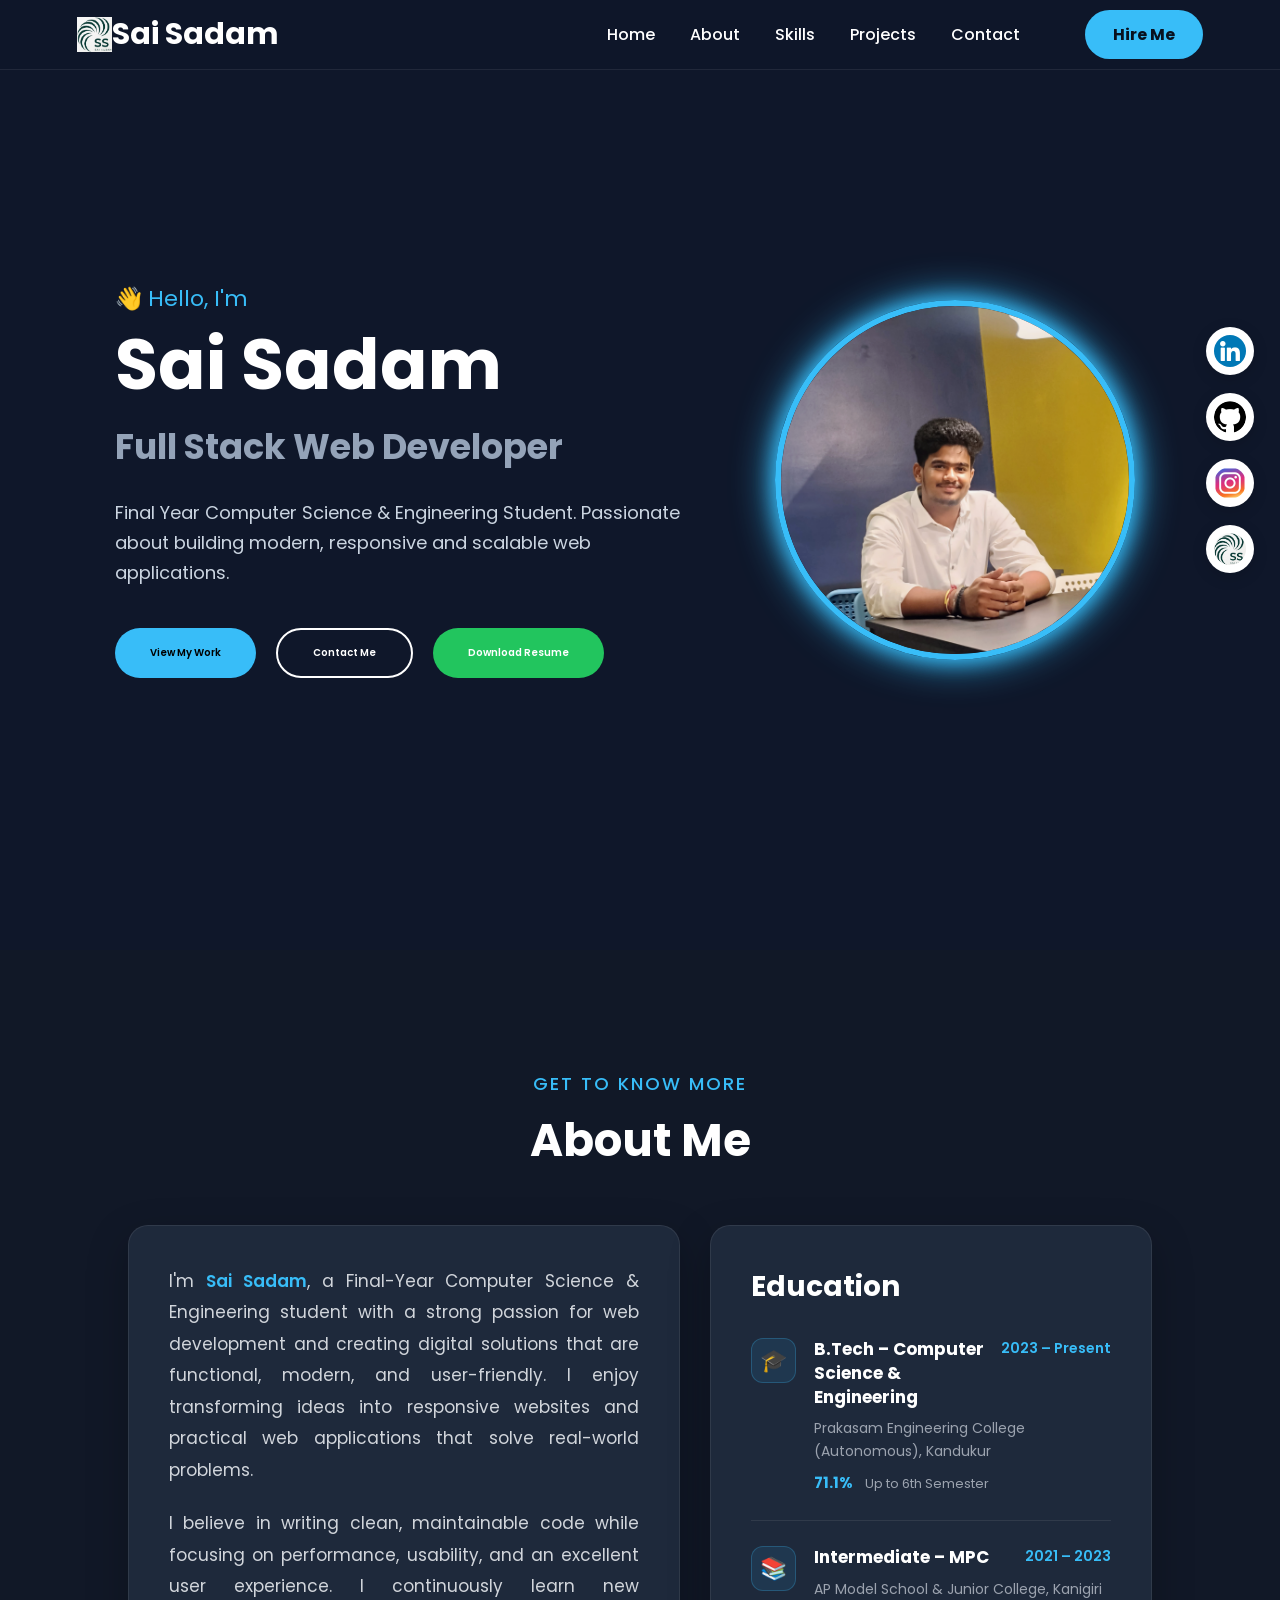
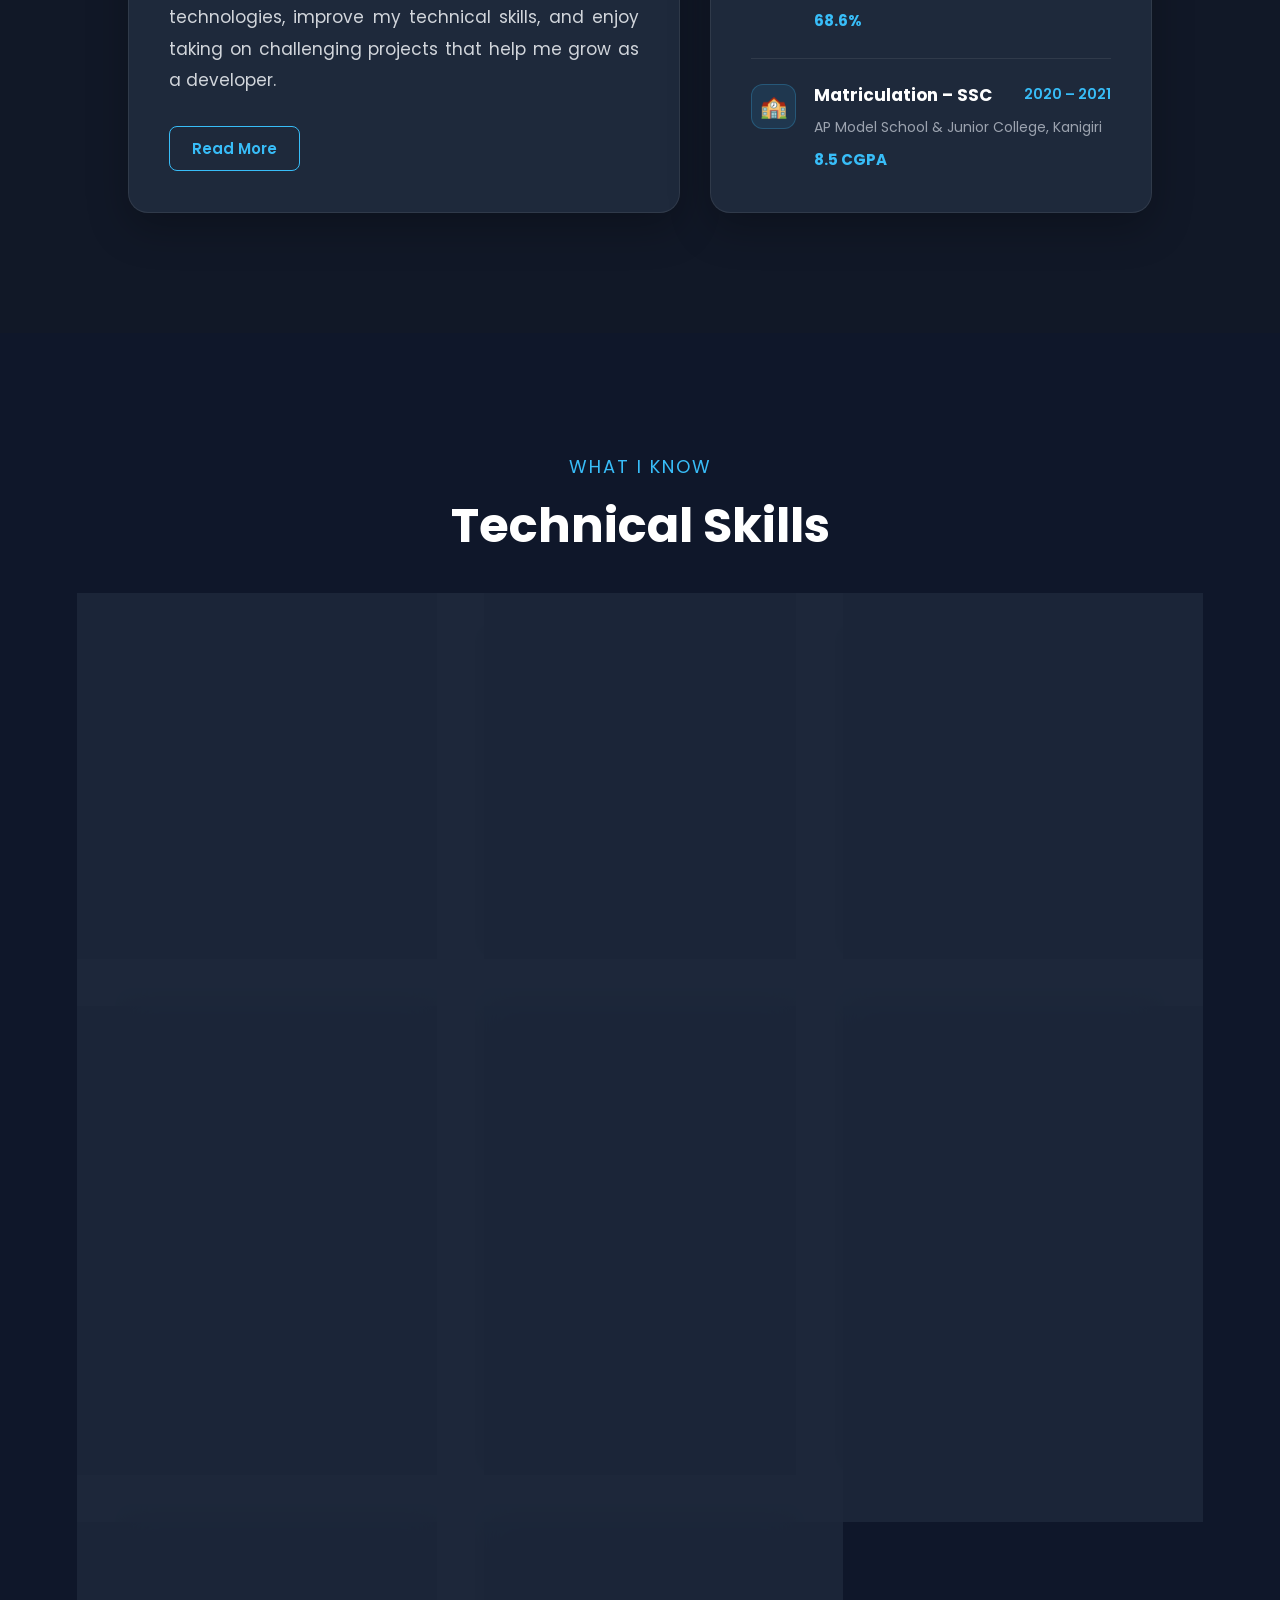
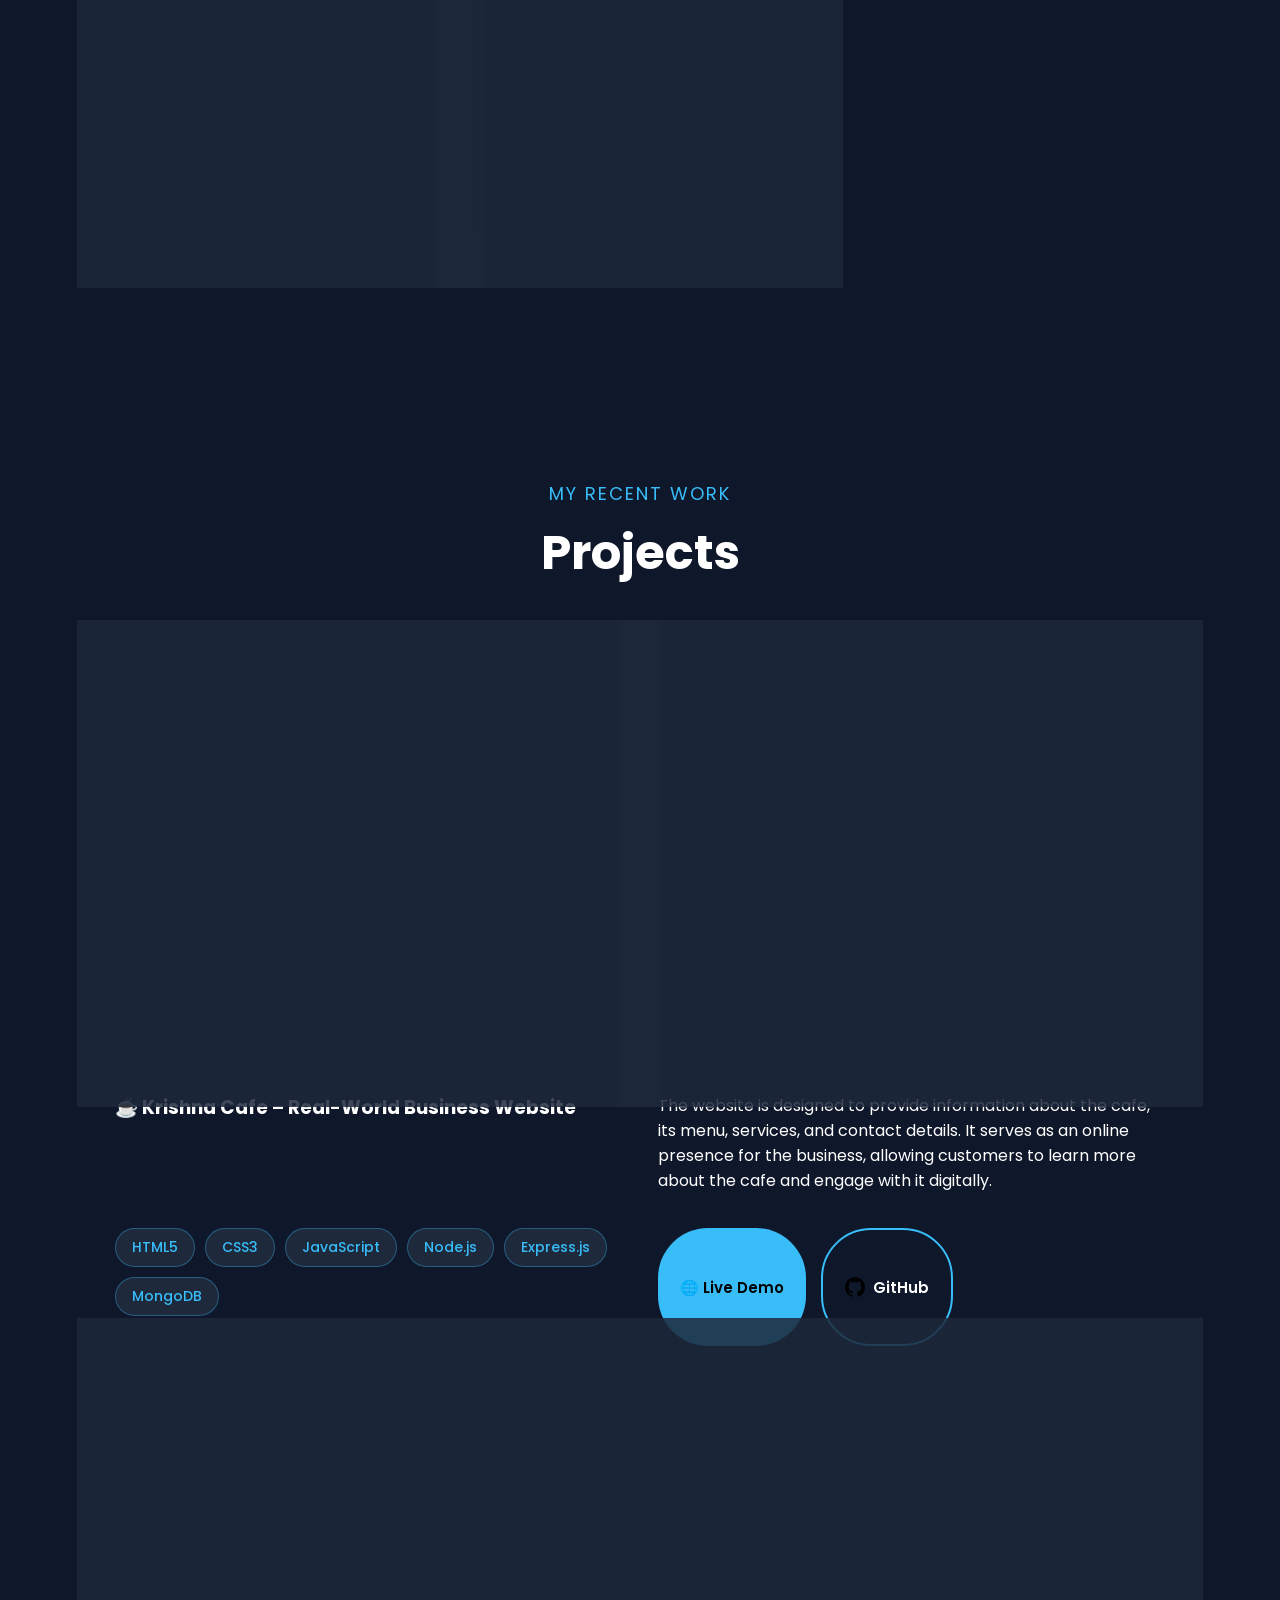
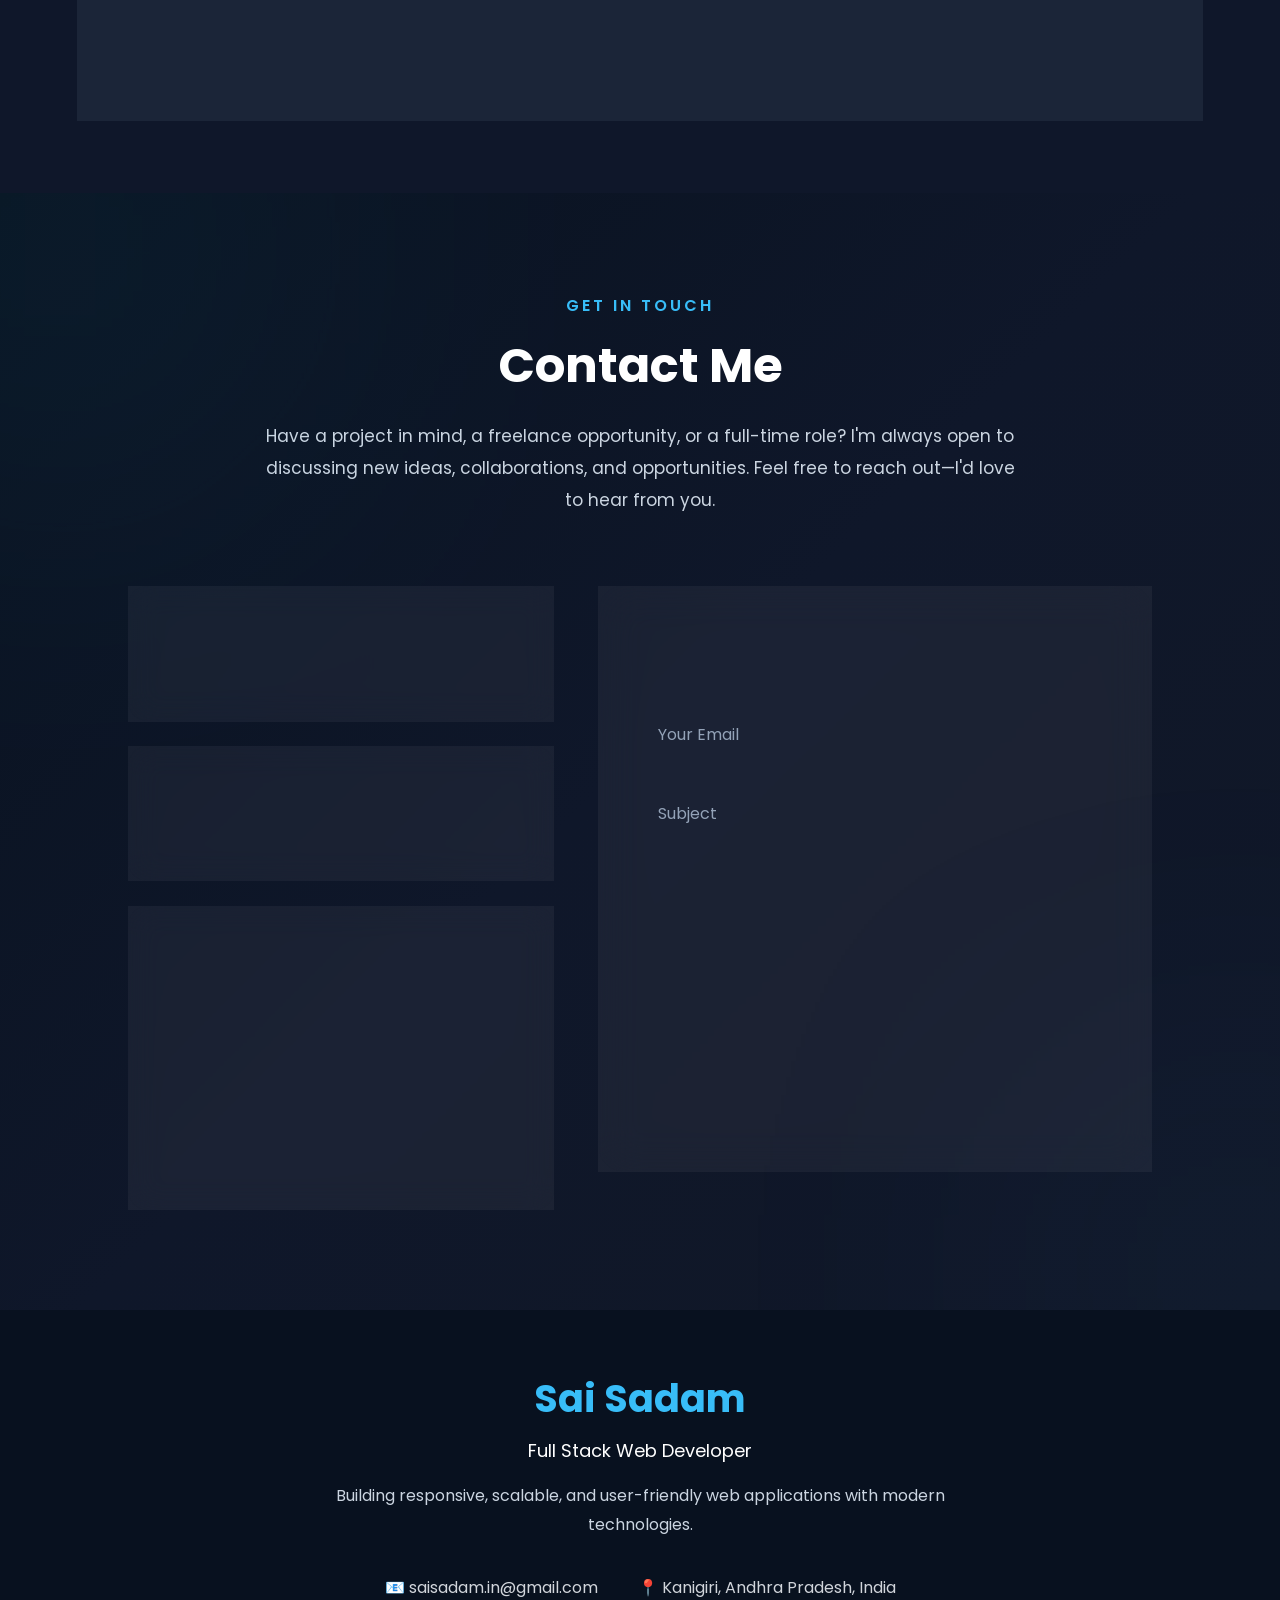
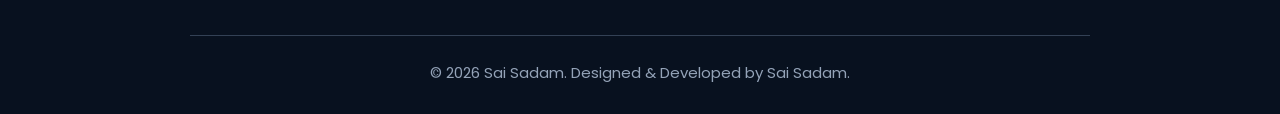
==== commit 17e20ec8: "Enhance index.html with project details and links Added project description and tech stack for Krish" ====
--- a/public/index.html
+++ b/public/index.html
@@ -101,15 +101,15 @@
 
 </header>
 <div class="social-links">
-    <a href="https://www.linkedin.com/in/saisadam/" onclick="gtag('event','linkedin_click');">
+    <a href="https://www.linkedin.com/in/saisadam/" onclick="gtag('event','linkedin_click');" target="_blank" rel="noopener noreferrer">
         <img src="images/linkedin.webp" class="social-icon">
     </a>
 
-    <a href="https://github.com/saisadam" onclick="gtag('event','github_click');">
+    <a href="https://github.com/saisadam" onclick="gtag('event','github_click');" target="_blank" rel="noopener noreferrer">
         <img src="images/github.webp" class="social-icon">
     </a>
 
-    <a href="https://ig.me/m/sai_sadam_" onclick="gtag('event','instagram_click');">
+    <a href="https://ig.me/m/sai_sadam_" onclick="gtag('event','instagram_click');" target="_blank" rel="noopener noreferrer    ">
         <img src="images/instagram.webp" class="social-icon">
     </a>
     <a href="https://www.saisadam.in/#contact">
@@ -329,6 +329,37 @@
 
         </div>
 
+      <h3>☕ Krishna Cafe – Real-World Business Website</h3>
+            <p>
+                The website is designed to provide information about the cafe, its menu, services, and contact details. It serves as an online presence for the business, allowing customers to learn more about the cafe and engage with it digitally.
+            </p>
+            <div class="tech-stack">
+                <span>HTML5</span>
+                <span>CSS3</span>
+                <span>JavaScript</span>
+                <span>Node.js</span>
+                <span>Express.js</span>
+                <span>MongoDB</span>
+                
+            </div>
+
+            <div class="project-buttons">
+
+                <a href="https://krishna-cafekanigiri.vercel.app/" target="_blank" class="live-btn" alt="Krishna cafe kanigiri Live Demo">
+                    🌐 Live Demo
+                </a>
+
+                <a href="https://github.com/tchkrishna/Krishna-Cafe" target="_blank" class="github-btn">
+                    <img src="images/github.webp" alt="Krishna cafe kanigiri Github Repository">
+                    GitHub
+                </a>
+
+            </div>
+
+        </div>
+
+
+
         <!-- Project 3 -->
 
         <div class="project-card">
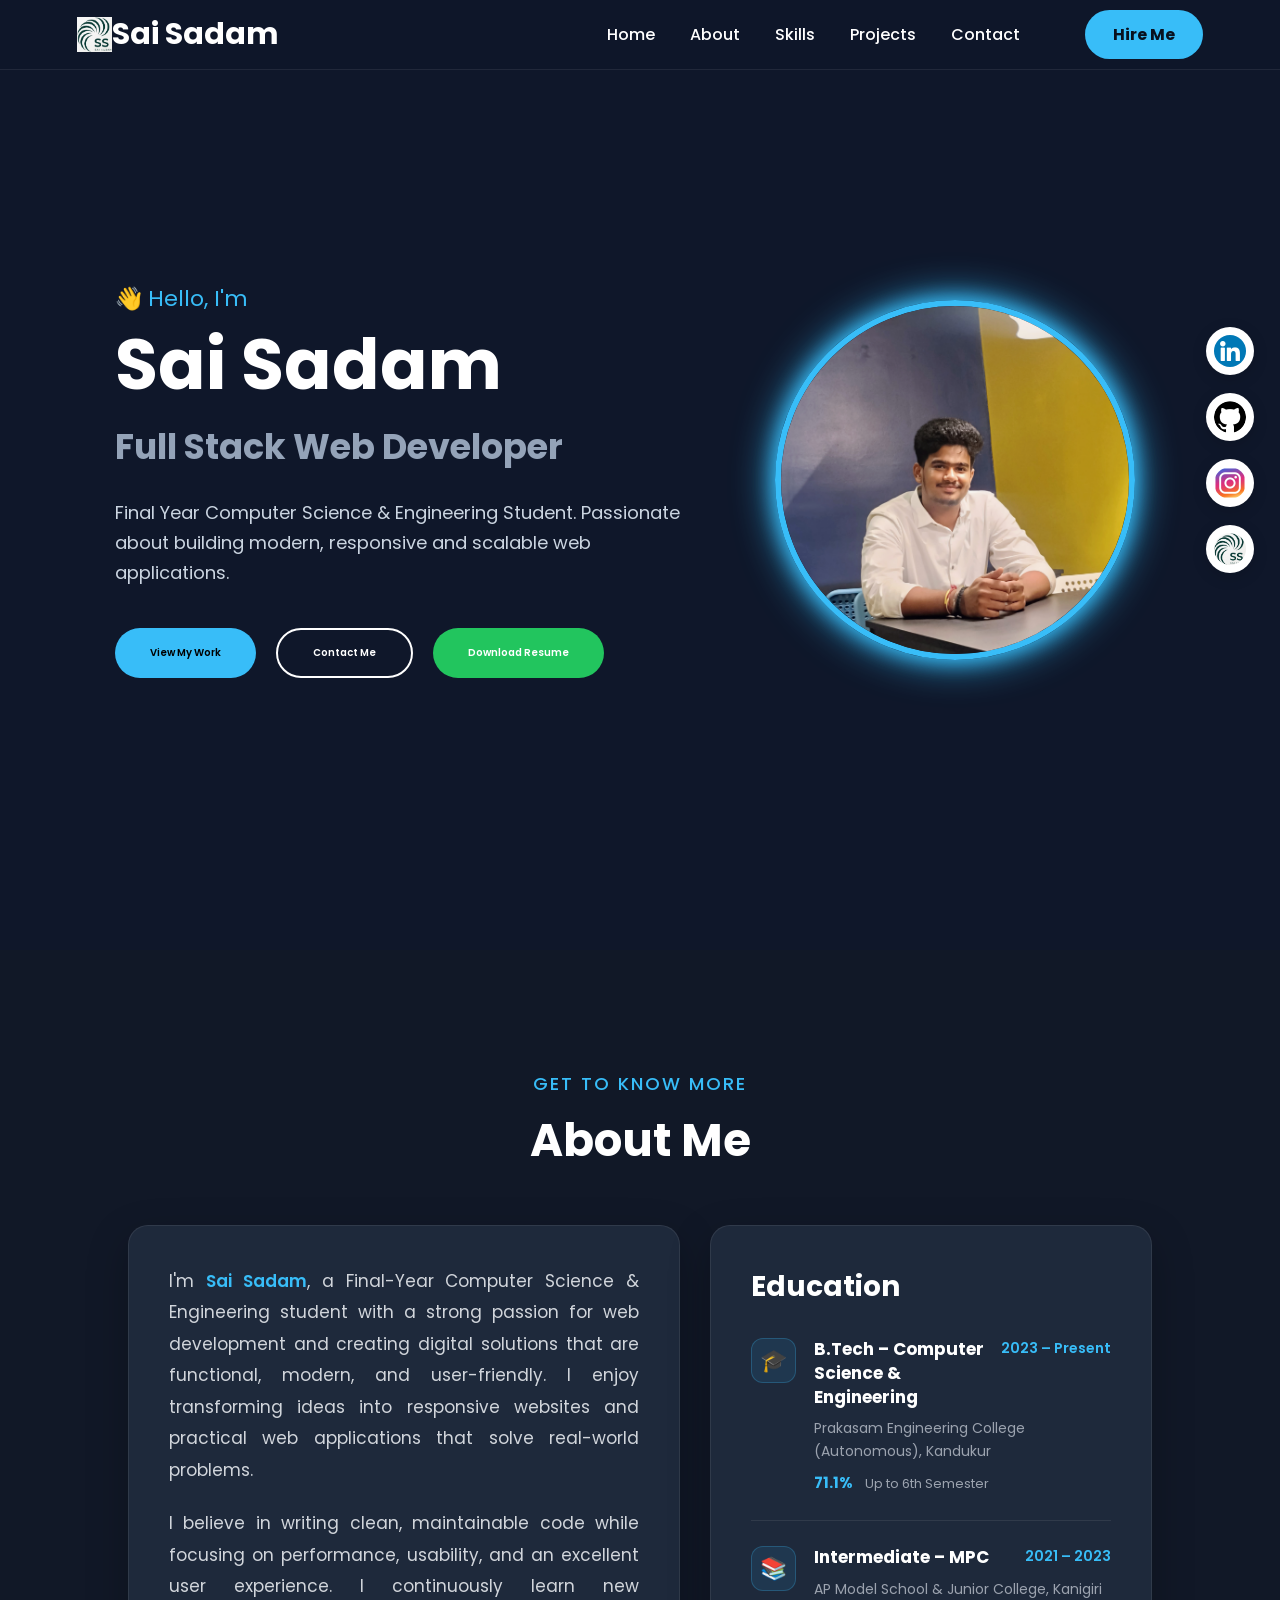
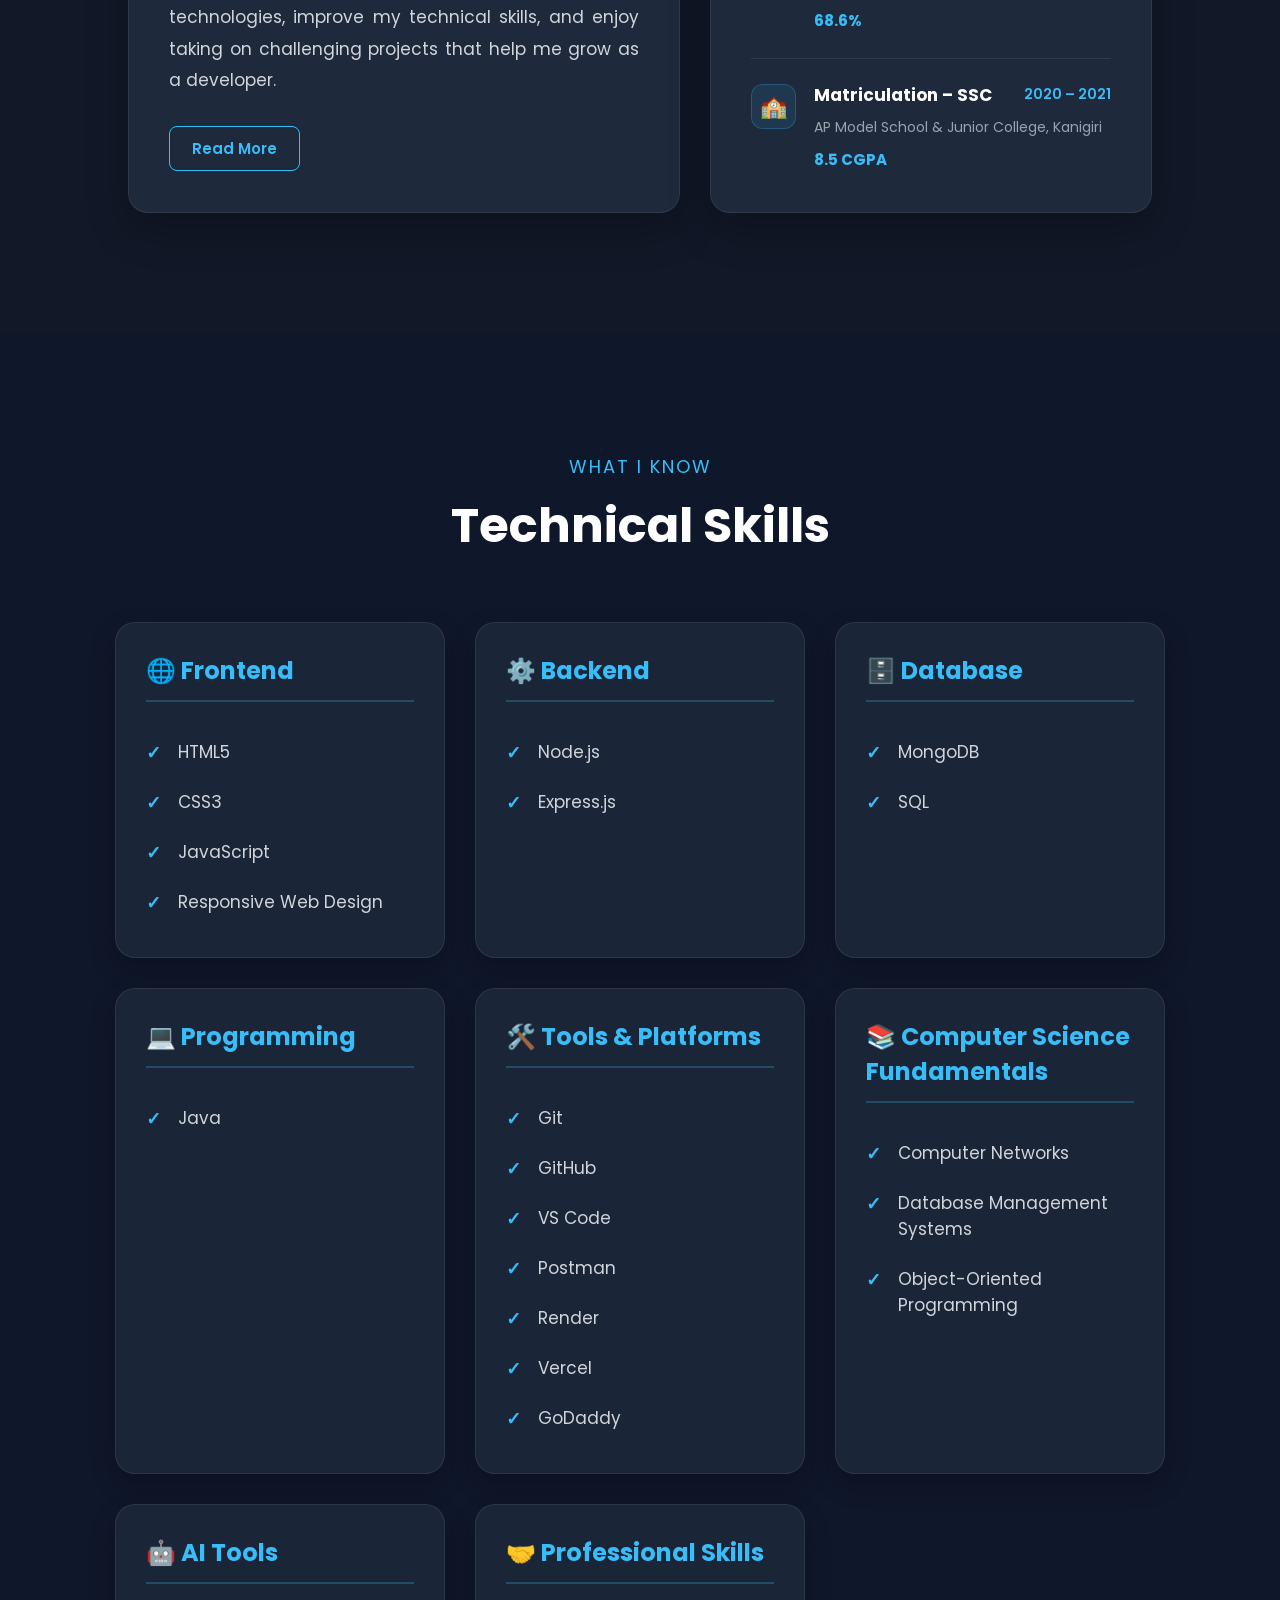
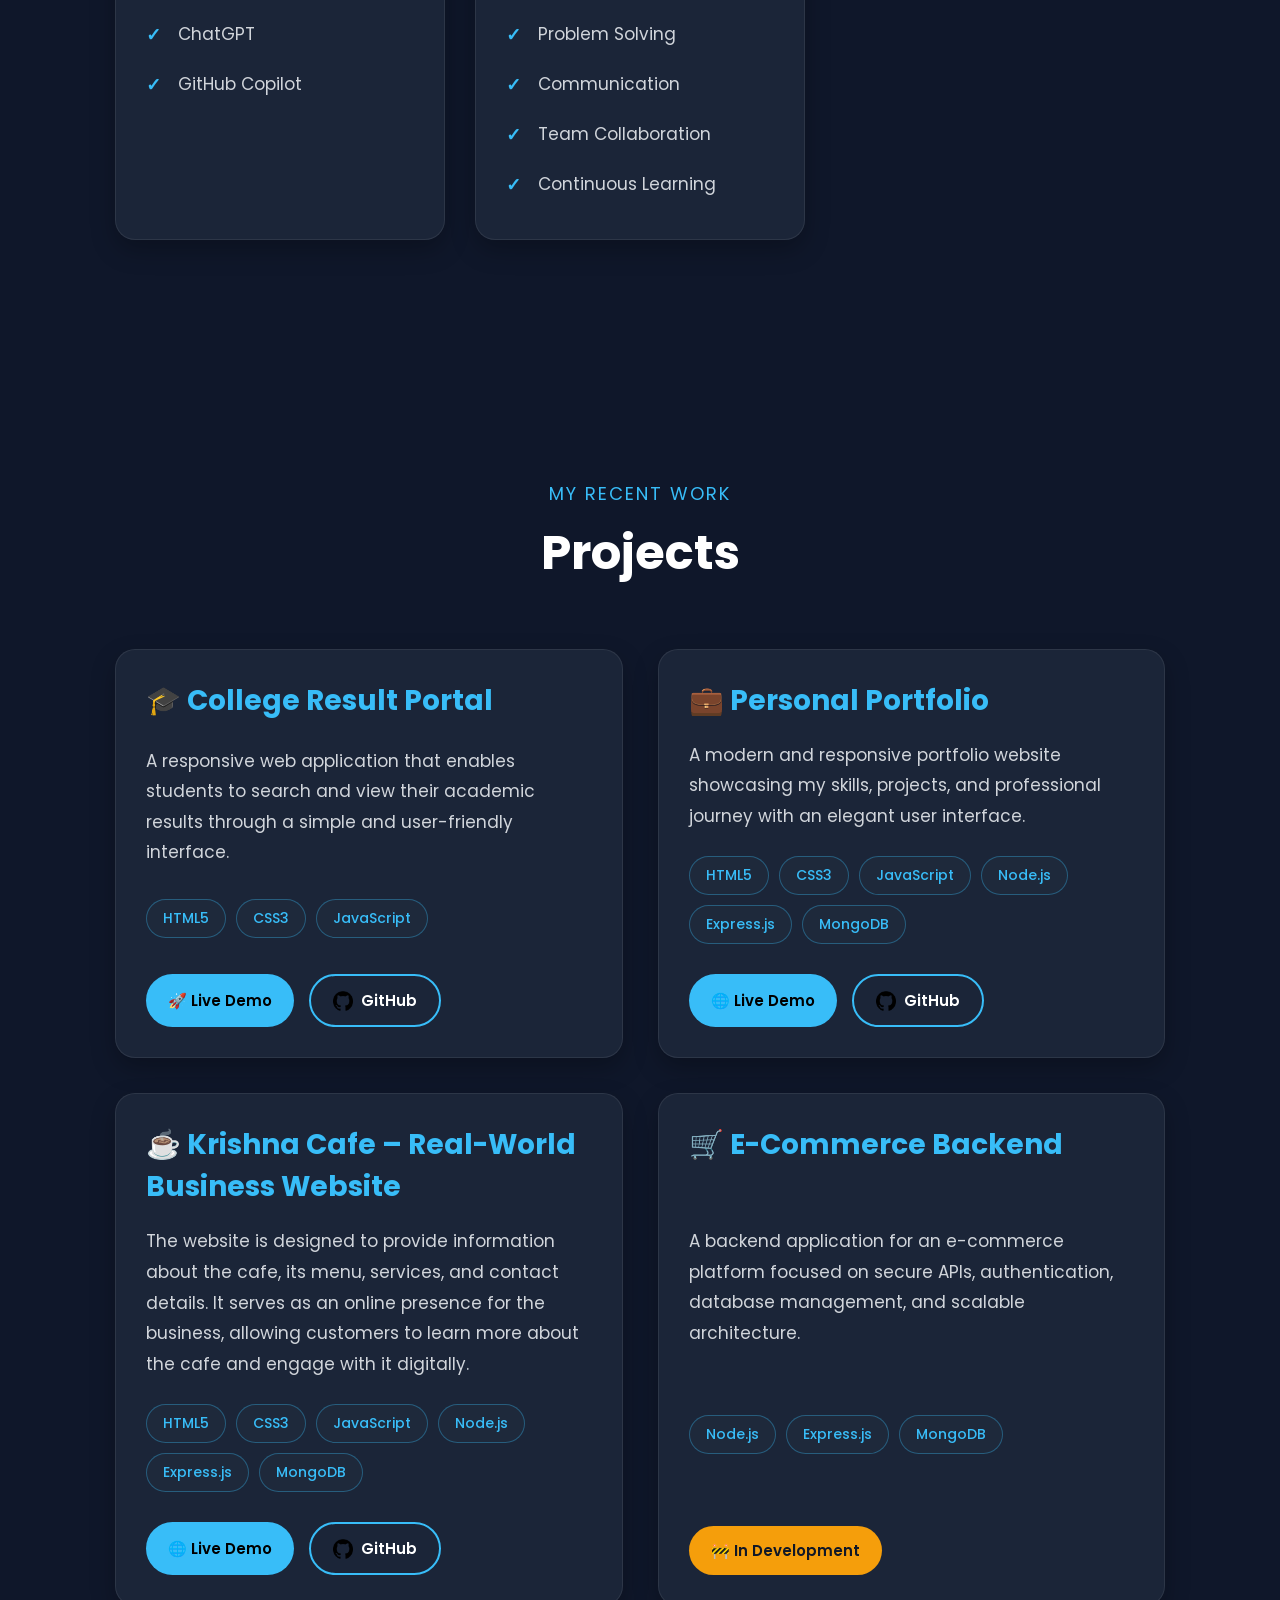
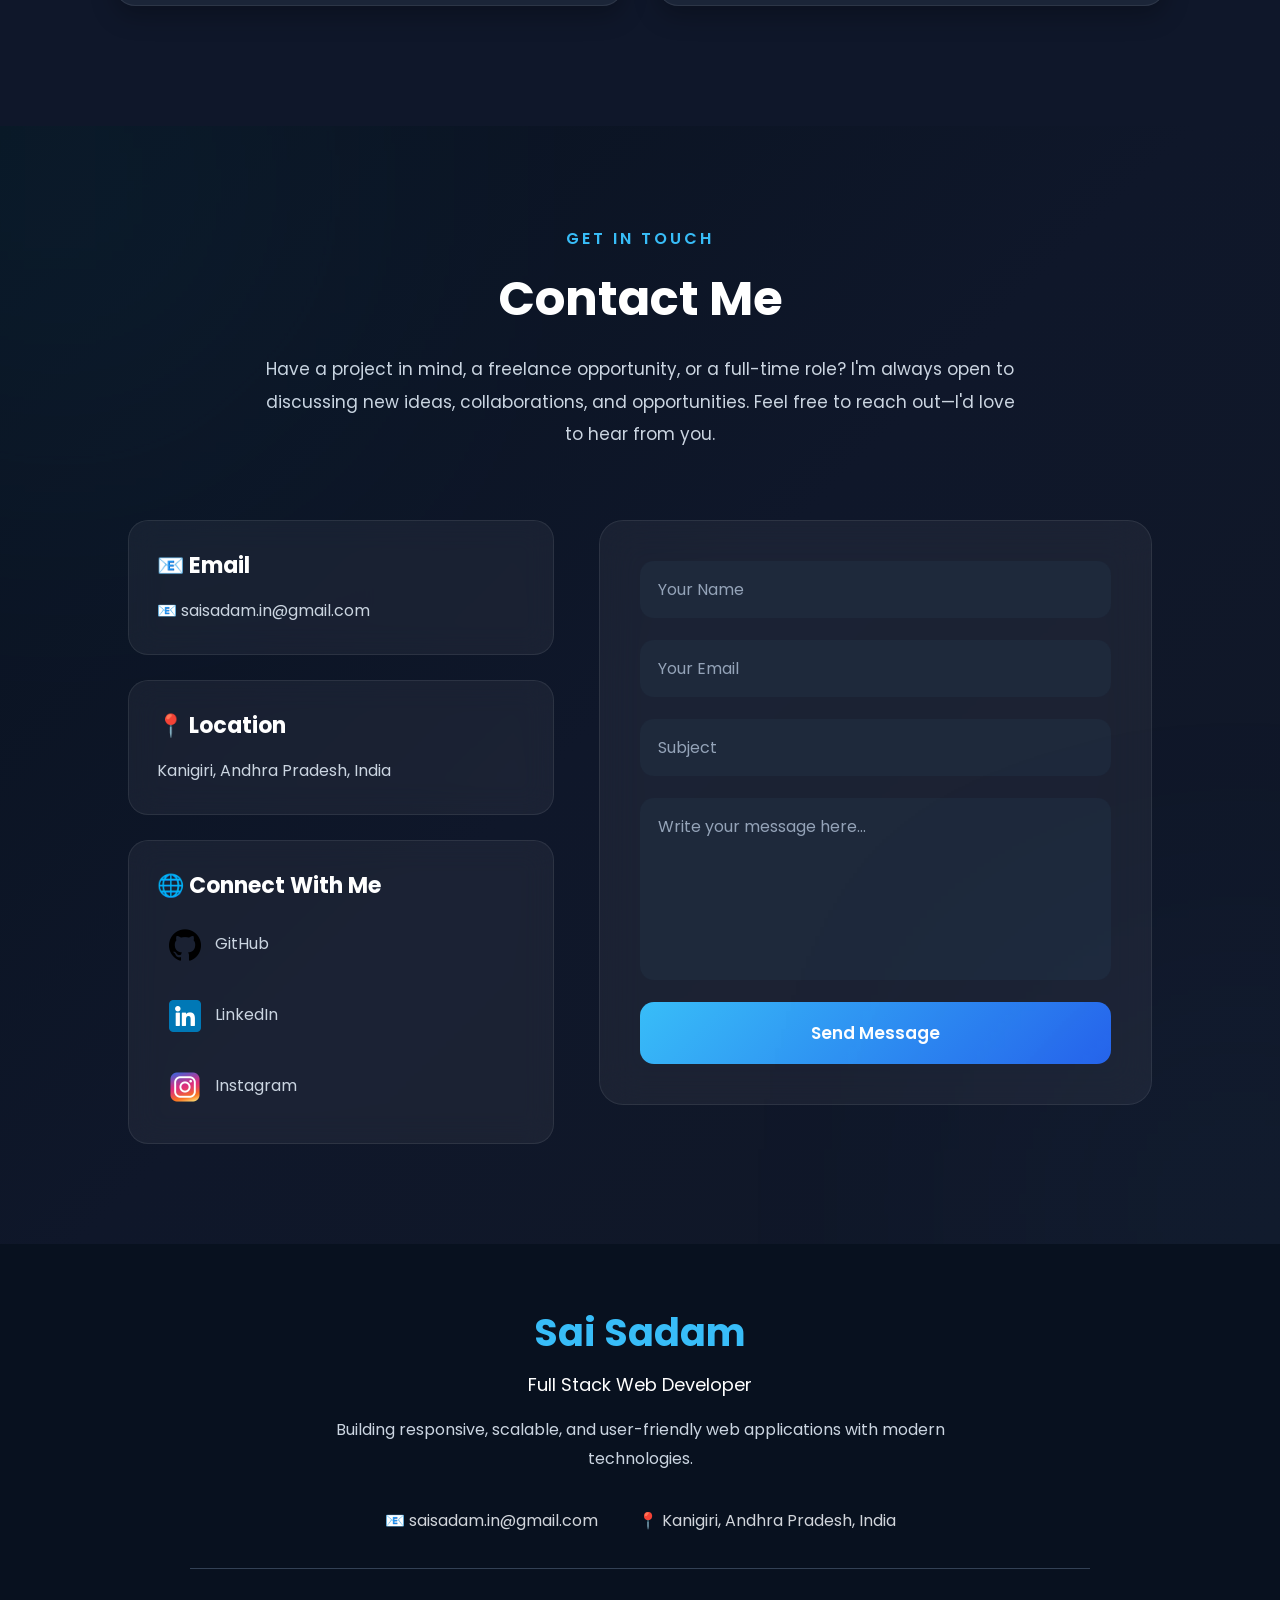
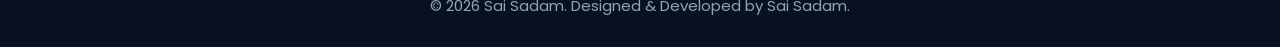
==== commit ffbbfa0f: "Update project card for Krishna Cafe Added project description for Krishna Cafe." ====
--- a/public/index.html
+++ b/public/index.html
@@ -329,7 +329,12 @@
 
         </div>
 
-      <h3>☕ Krishna Cafe – Real-World Business Website</h3>
+
+      <!-- Project 3-->
+
+        <div class="project-card">
+
+           <h3>☕ Krishna Cafe – Real-World Business Website</h3>
             <p>
                 The website is designed to provide information about the cafe, its menu, services, and contact details. It serves as an online presence for the business, allowing customers to learn more about the cafe and engage with it digitally.
             </p>
@@ -359,8 +364,11 @@
         </div>
 
 
-
-        <!-- Project 3 -->
+      
+
+
+
+        <!-- Project 4 -->
 
         <div class="project-card">
 
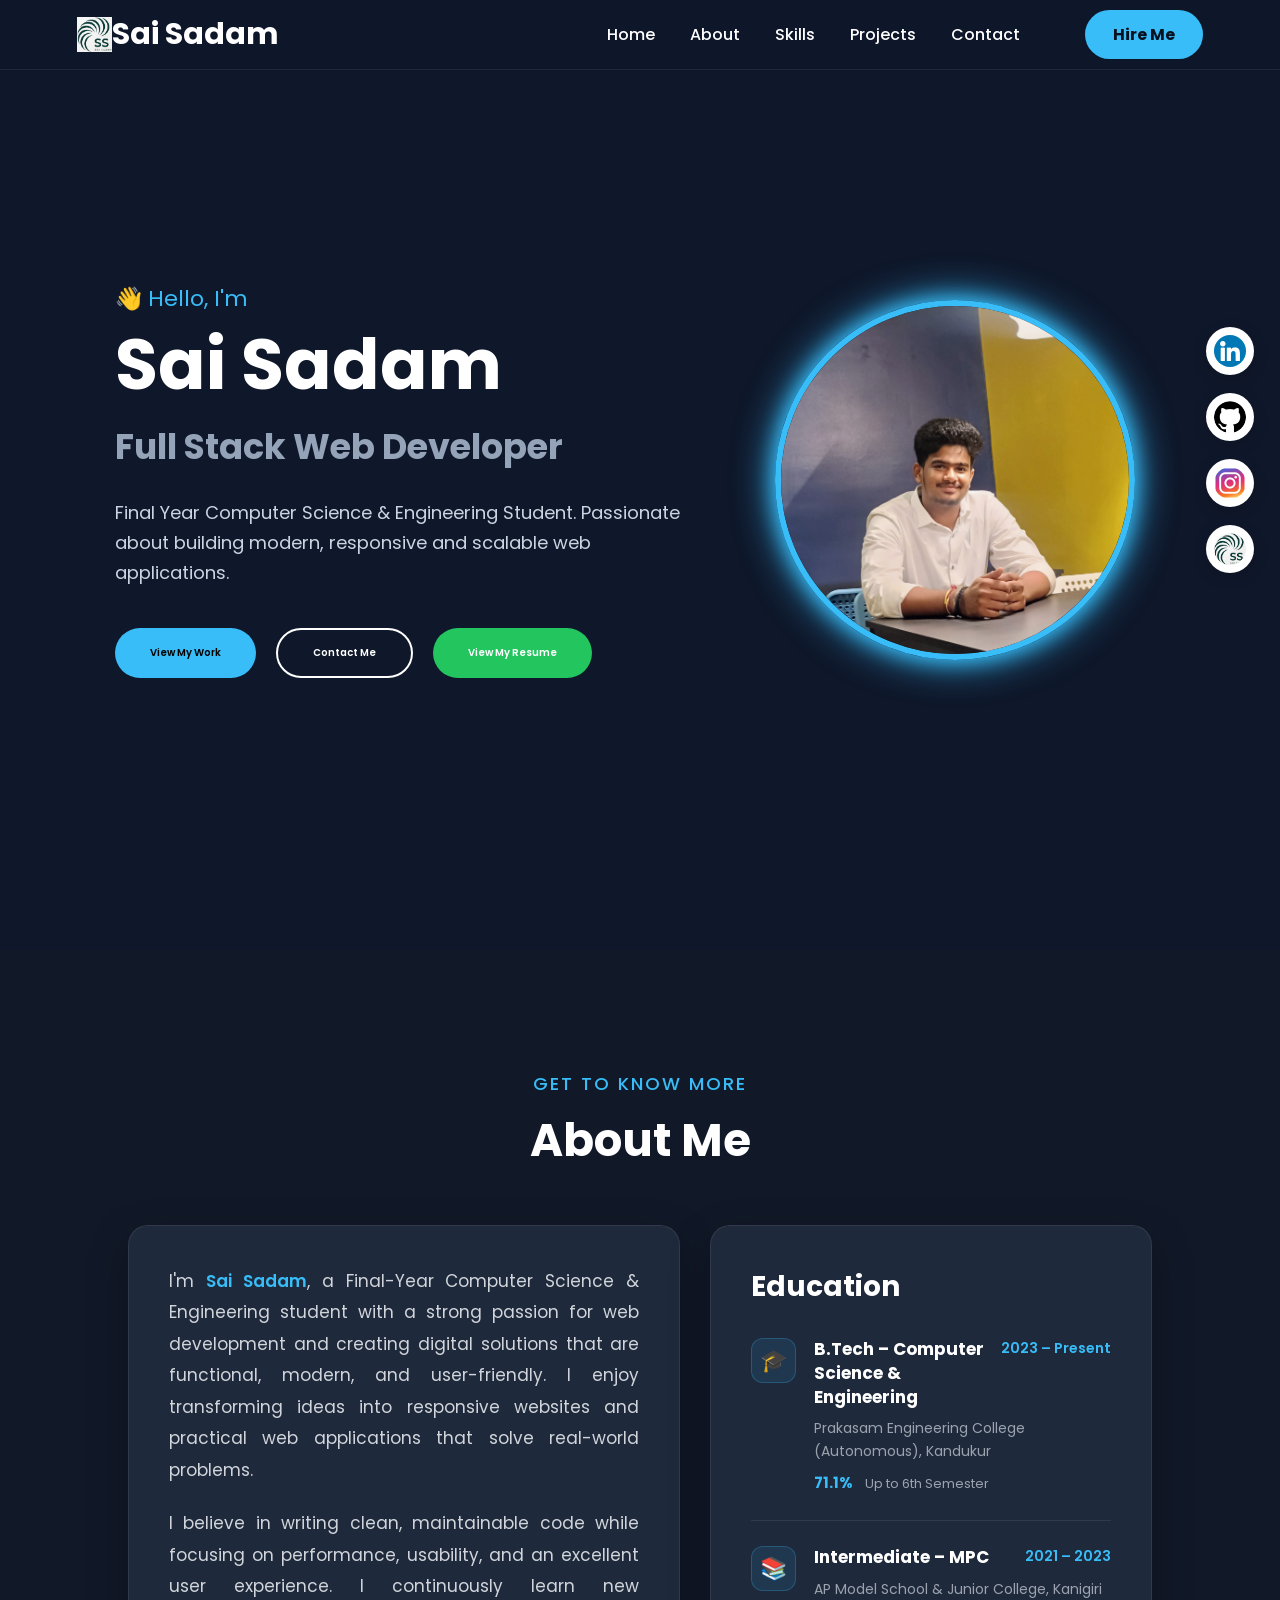
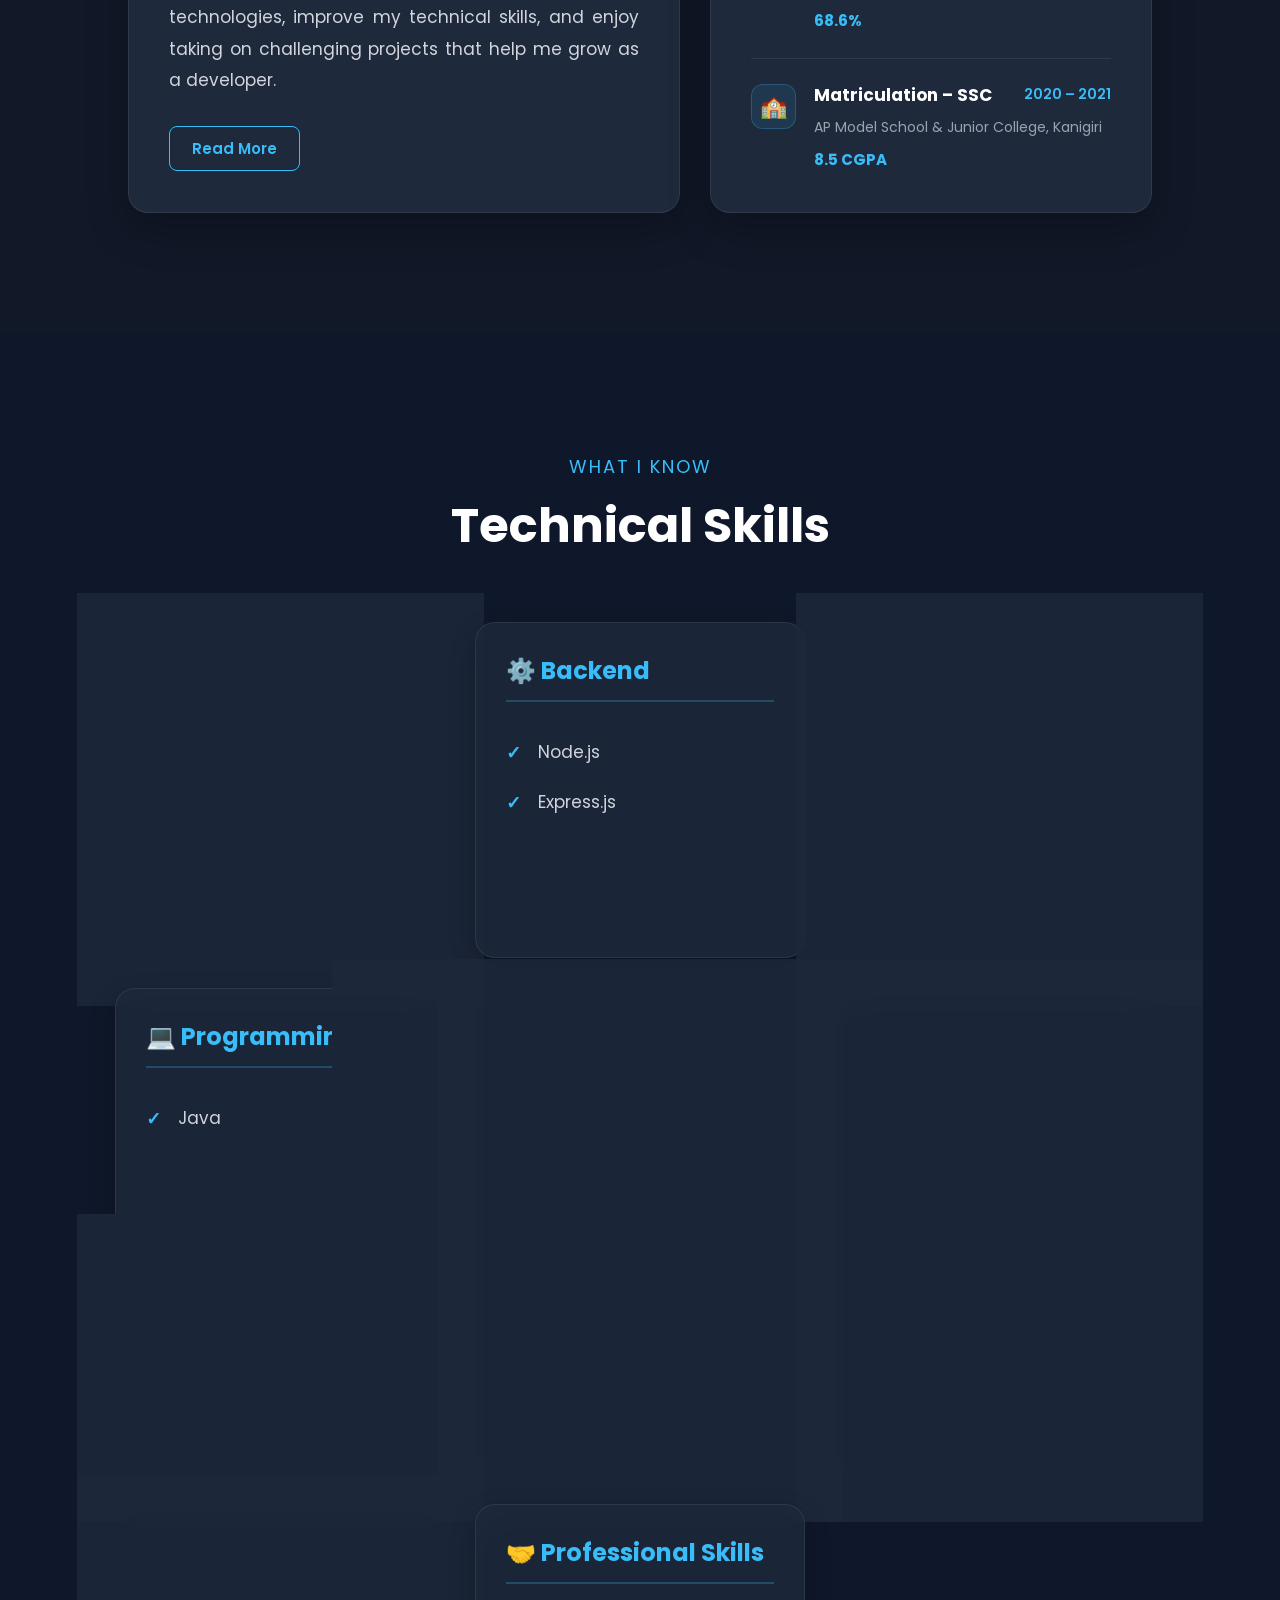
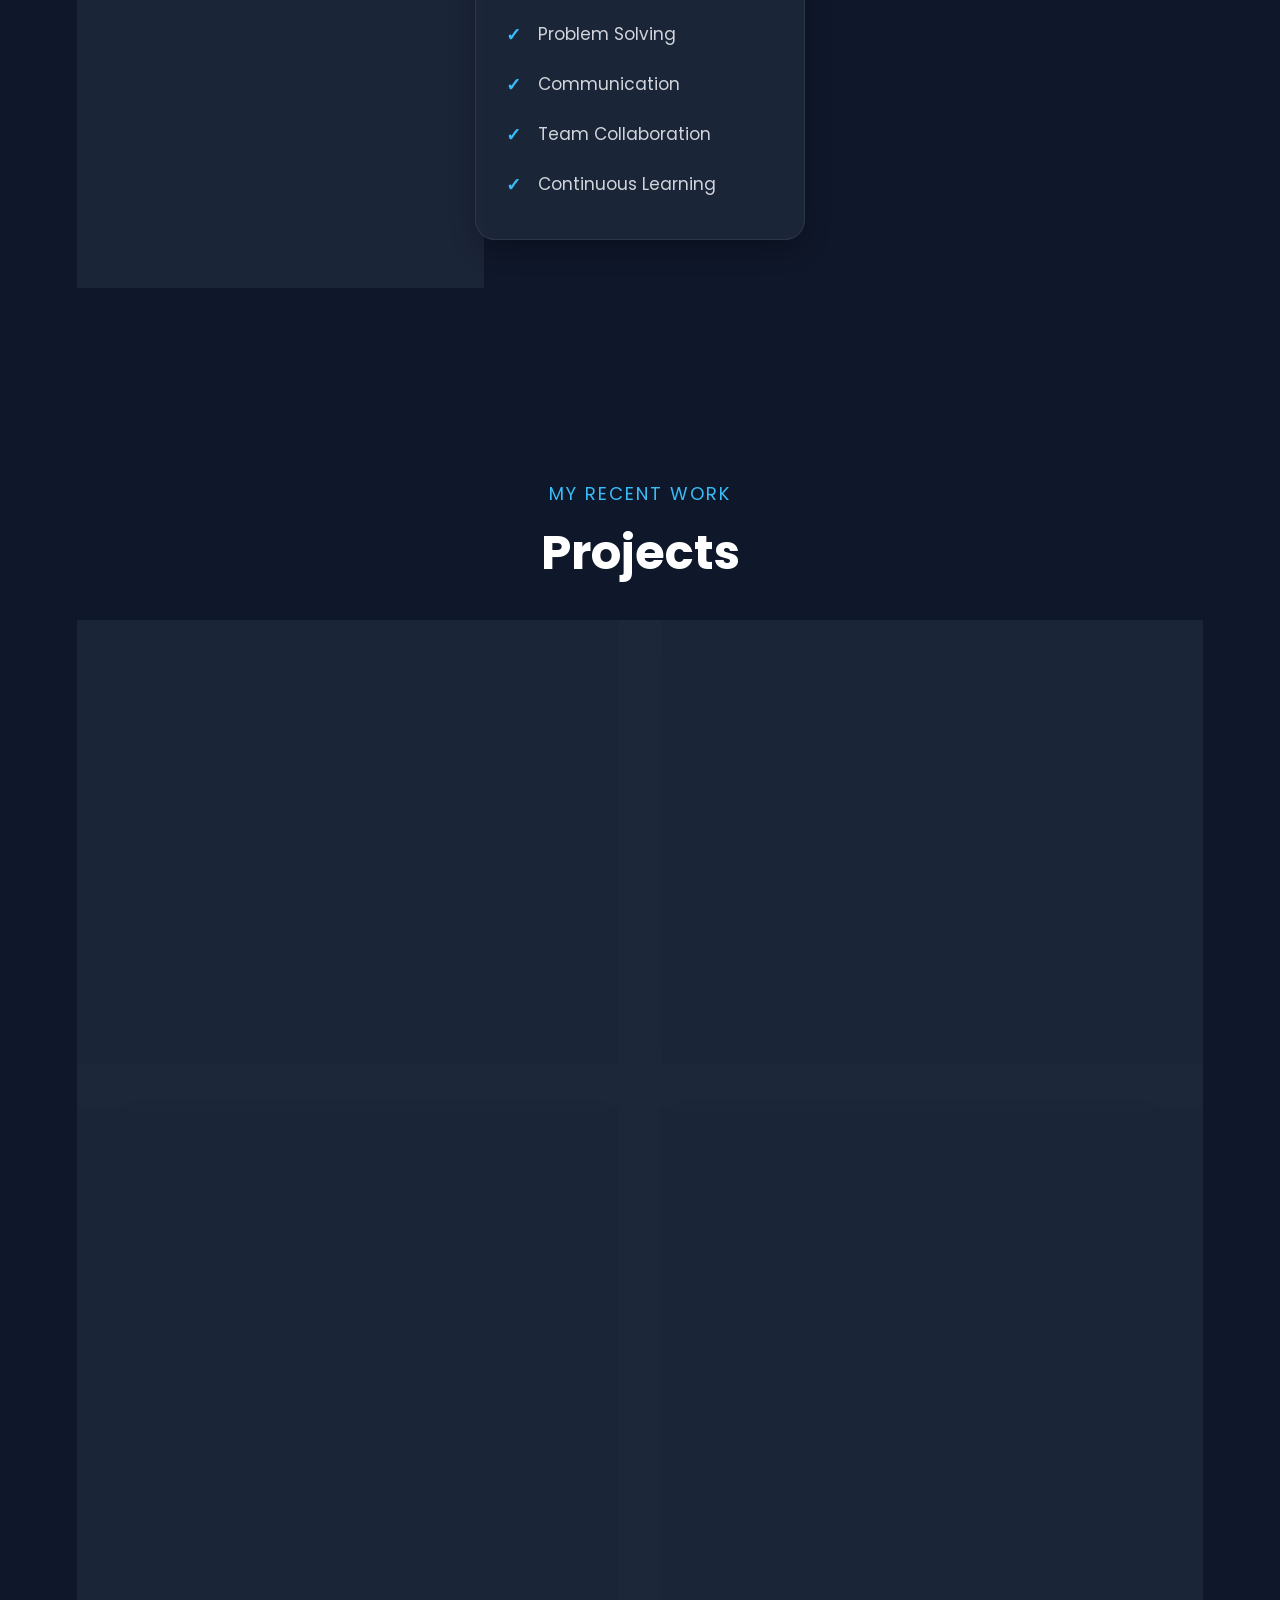
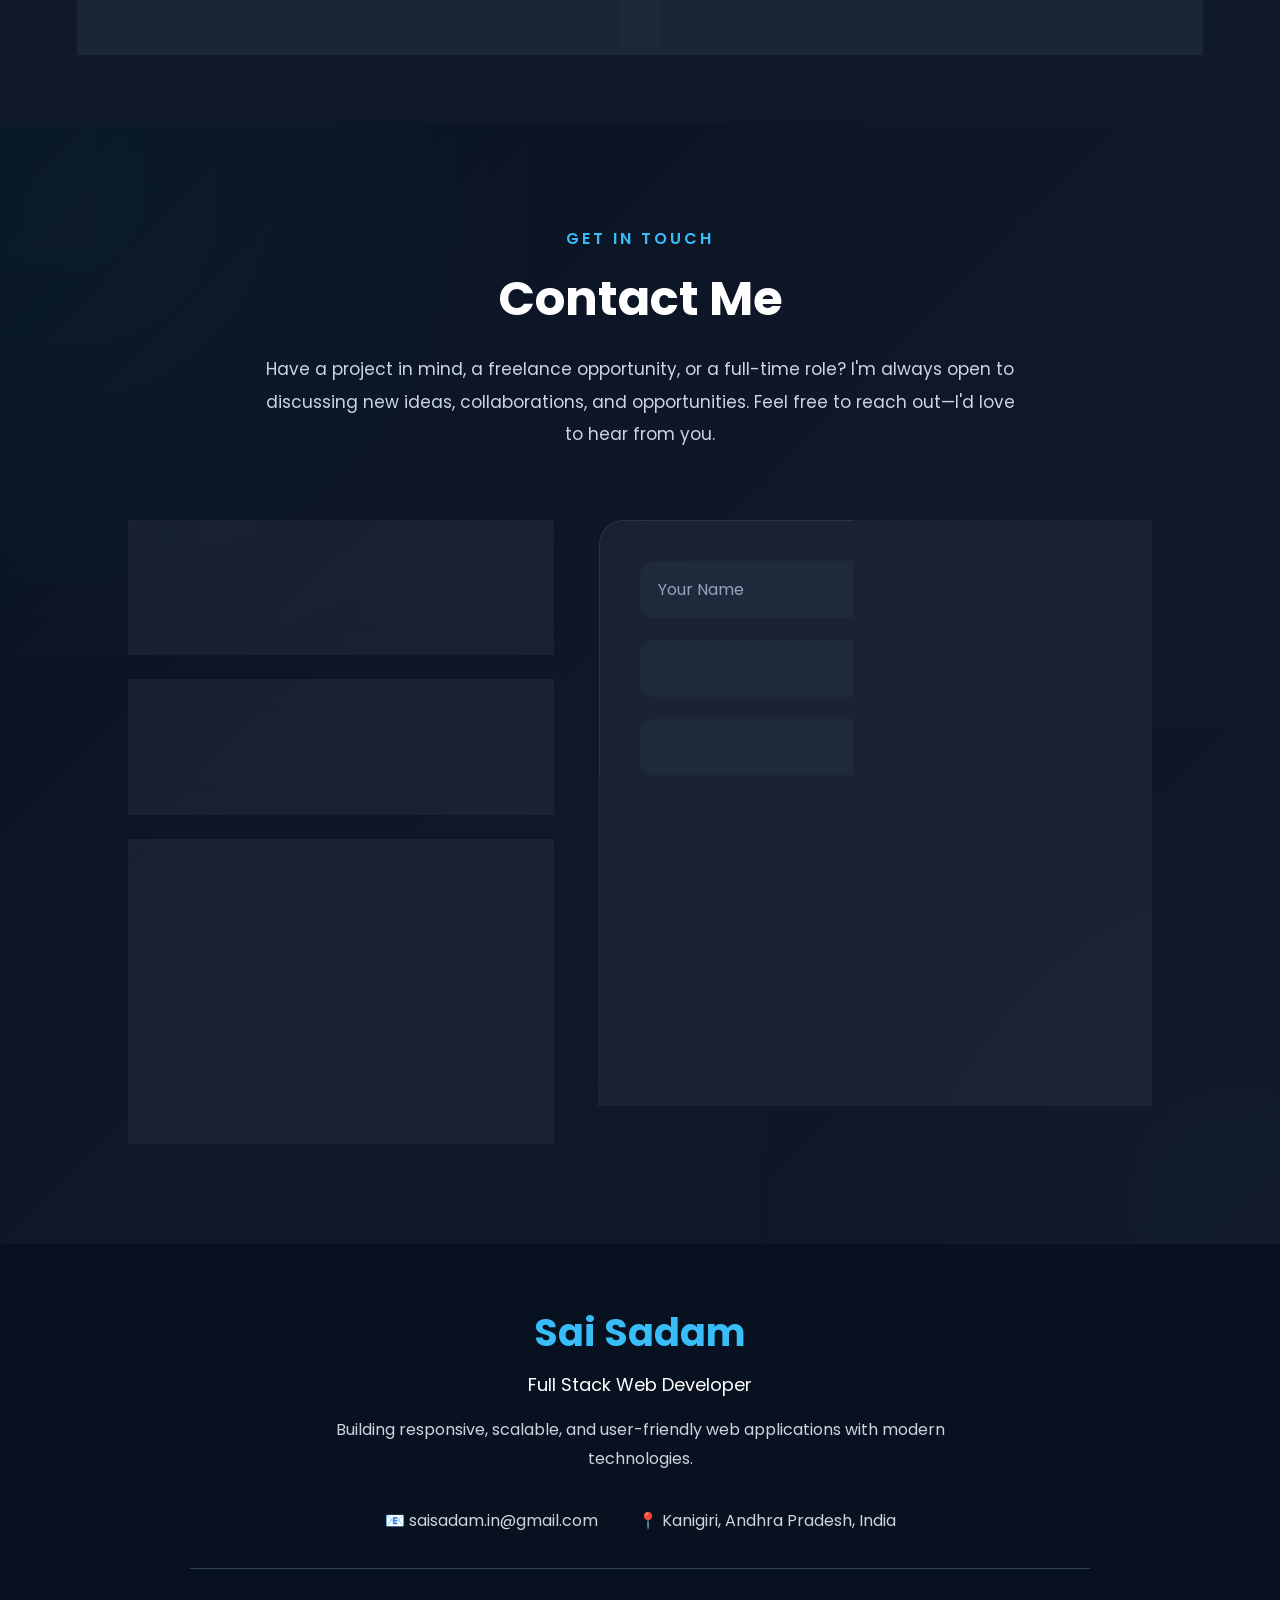
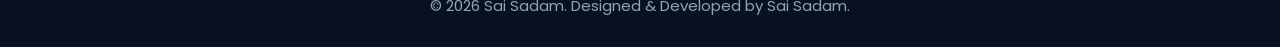
==== commit c66340f6: "Change button text from 'Download Resume' to 'View My Resume'" ====
--- a/public/index.html
+++ b/public/index.html
@@ -149,7 +149,7 @@
 
             <button class="resume-btn"
                 onclick="window.open('SAI RESUME.pdf')" onmouseover="gtag('event','download_resume_hover');" onclick="gtag('event','download_resume_click');">
-                Download Resume
+                View My Resume
             </button>
 
         </div>
